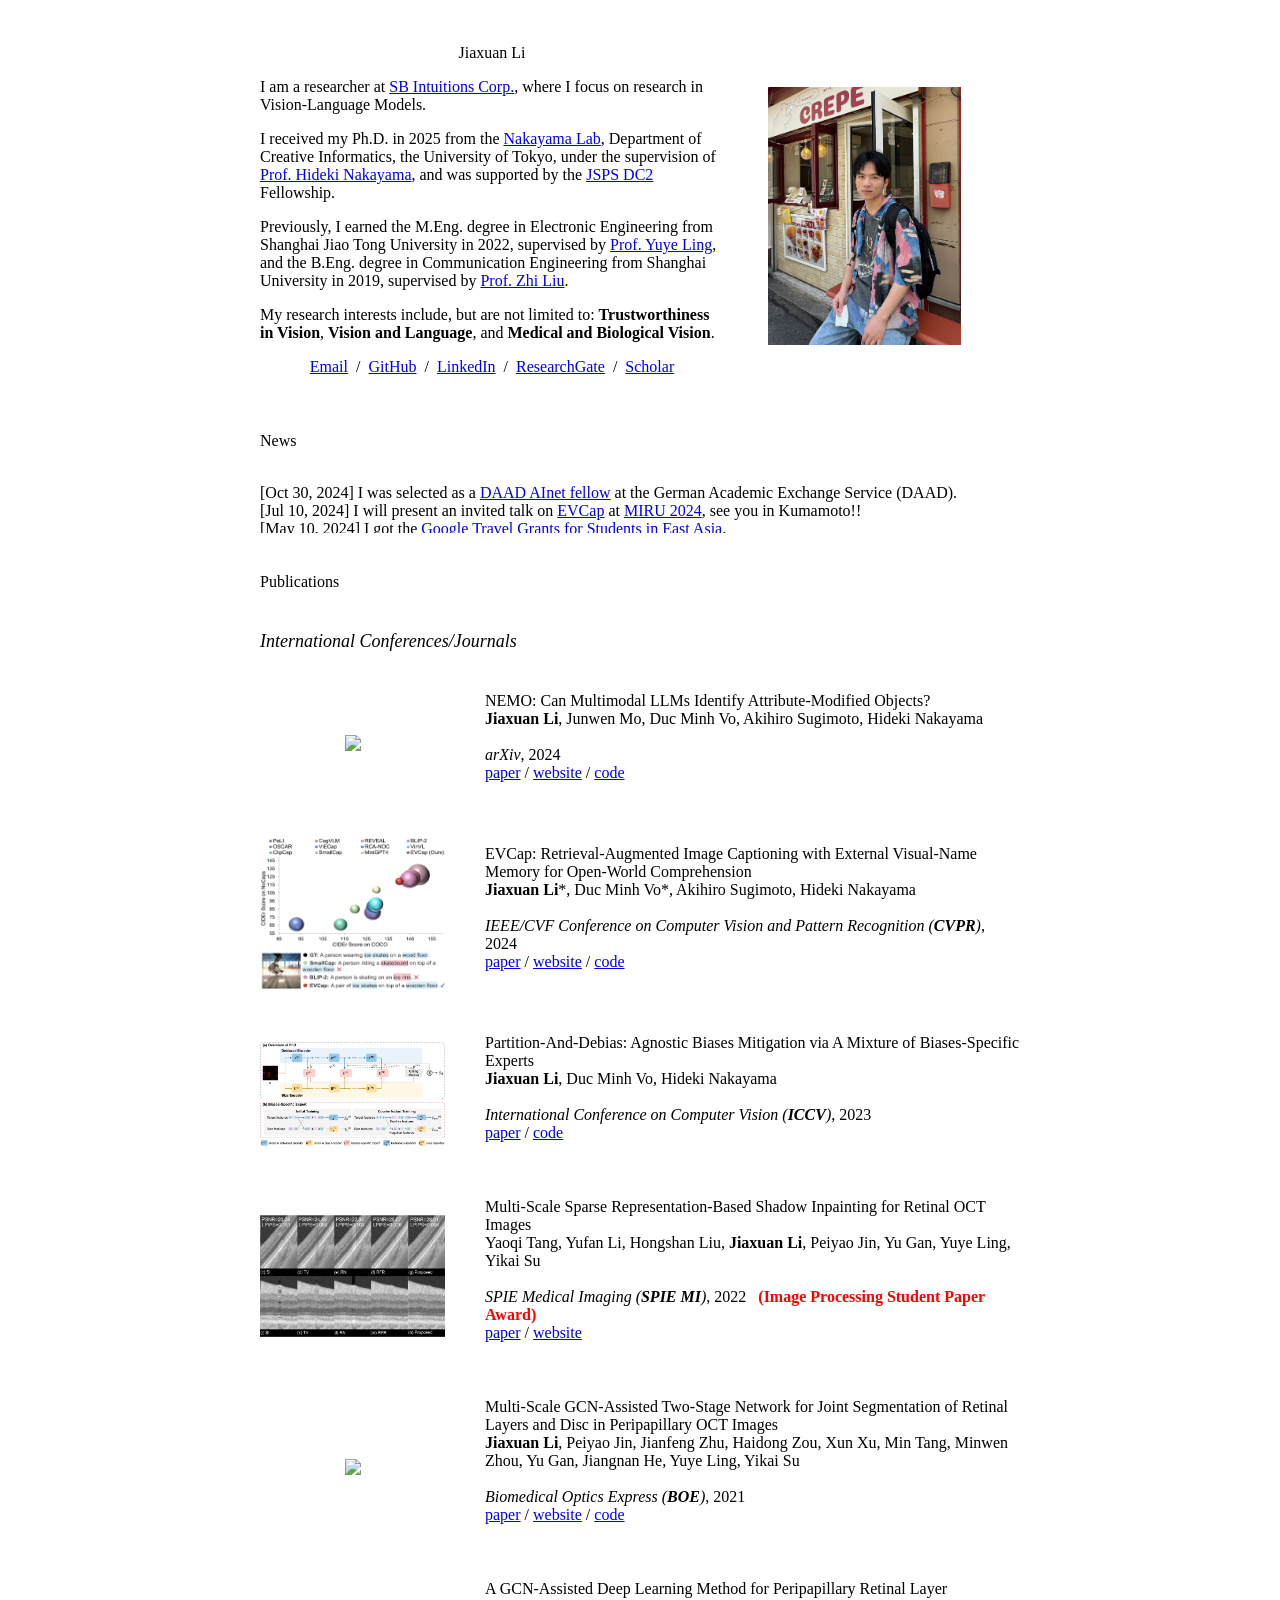
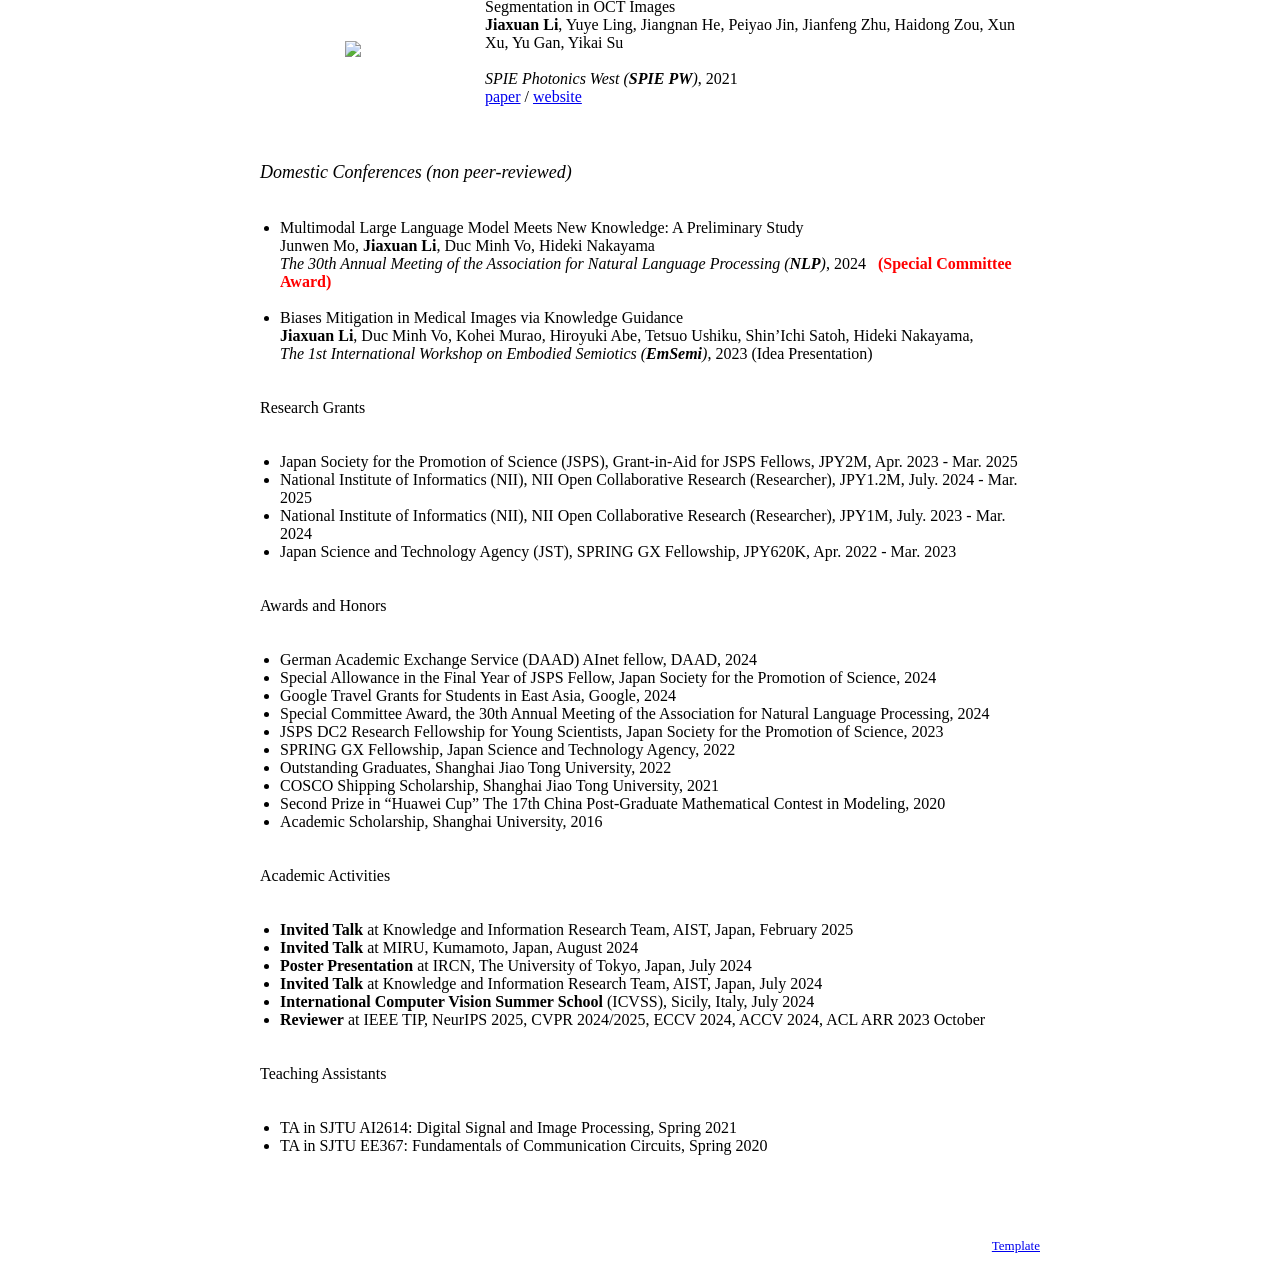
==== index.html @ 240d08e4 "Update index.html" ====
<!DOCTYPE HTML>
<html lang="en"><head><meta http-equiv="Content-Type" content="text/html; charset=UTF-8">

<title>Jiaxuan Li's Homepage</title>

<meta name="author" content="Jiaxuan Li">
<meta name="viewport" content="width=device-width, initial-scale=1">

<link rel="stylesheet" type="text/css" href="stylesheet.css">
</head>

<body>
<table style="width:100%;max-width:800px;border:0px;border-spacing:0px;border-collapse:separate;margin-right:auto;margin-left:auto;"><tbody>
<tr style="padding:0px">
<td style="padding:0px">
<table style="width:100%;border:0px;border-spacing:0px;border-collapse:separate;margin-right:auto;margin-left:auto;"><tbody>
<tr style="padding:0px">
<td style="padding:2.5%;width:63%;vertical-align:middle">
<p style="text-align:center">
<name>Jiaxuan Li</name>
</p>
<p>
I am a researcher at <a href="https://www.sbintuitions.co.jp">SB Intuitions Corp.</a>, where I focus on research in Vision-Language Models.
</p>  
<p>
I received my Ph.D. in 2025 from the <a href="http://www.nlab.ci.i.u-tokyo.ac.jp/index-e.html">Nakayama Lab</a>, Department of Creative Informatics, the University of Tokyo, 
under the supervision of <a href="http://www.nlab.ci.i.u-tokyo.ac.jp/~nakayama/index_en.html">Prof. Hideki Nakayama</a>, and was supported by the 
<a href="https://www.jsps.go.jp/j-pd/pd_saiyoichiran.html">JSPS DC2</a> Fellowship.
</p>
<p>
Previously, I earned the M.Eng. degree in Electronic Engineering from Shanghai Jiao Tong University in 2022, supervised by 
<a href="http://www.yuyeling.com/">Prof. Yuye Ling</a>, and the B.Eng. degree in Communication Engineering from Shanghai University in 2019, 
supervised by <a href="https://www.ivp.shu.edu.cn/">Prof. Zhi Liu</a>.
</p>


<p>
My research interests include, but are not limited to: <b>Trustworthiness in Vision</b>, <b>Vision and Language</b>, and <b>Medical and Biological Vision</b>.
</p>
<p style="text-align:center">
<a href="mailto:li@nlab.ci.i.u-tokyo.ac.jp">Email</a> &nbsp/&nbsp
<a href="https://github.com/Jiaxuan-Li">GitHub</a> &nbsp/&nbsp
<a href="https://www.linkedin.com/in/jiaxuan-li-a3b35a207/">LinkedIn</a> &nbsp/&nbsp
<a href="https://www.researchgate.net/profile/Jiaxuan-Li-24">ResearchGate</a> &nbsp/&nbsp
<a href="https://scholar.google.com/citations?hl=en&user=49tpDmAAAAAJ">Scholar</a>
</p>
</td>
<td style="padding:3%;width:40%;max-width:40%">
<p></p>
<img style="width:78%;max-width:78%" alt="profile photo" src="images/ljx2024.jpg" class="hoverZoomLink"></a>
</td>
</tr>
</tbody>
</table>


<table style="width:100%;border:0px;border-spacing:0px;border-collapse:separate;margin-right:auto;margin-left:auto"><tbody>
<tr>
<td style="padding:20px;width:100%;vertical-align:middle;overflow:auto">
<heading>News</heading>
<br>
<br>
<div style="height:65px;width:100%;border:0px solid #ccc;overflow:auto;">
<p>
[Oct 30, 2024] I was selected as a <a href="https://www.daad.de/en/the-daad/postdocnet/">DAAD AInet fellow</a> at the German Academic Exchange Service (DAAD).<br>
[Jul 10, 2024] I will present an invited talk on <a href="https://jiaxuan-li.github.io/EVCap">EVCap</a> at <a href="https://miru-committee.github.io/miru2024/en/">MIRU 2024</a>, see you in Kumamoto!!<br>
[May 10, 2024] I got the <a href="https://buildyourfuture.withgoogle.com/scholarships/google-conference-scholarships">Google Travel Grants for Students in East Asia</a>.<br>
[Apr 15, 2024] I was accepted to the International Computer Vision Summer School (<a href="https://iplab.dmi.unict.it/icvss2024">ICVSS 2024</a>) held in Sicily, Italy.<br>
[Feb 27, 2024] One paper was accepted to <a href="https://cvpr.thecvf.com/Conferences/2024">CVPR 2024</a>.<br>
[Jul 14, 2023] One paper was accepted to <a href="https://iccv2023.thecvf.com">ICCV 2023</a>.<br>
[Apr 25, 2023] I was selected as a PhD research fellow (<a href="https://www.jsps.go.jp/j-pd/pd_saiyoichiran.html">DC2</a>) at the Japan Society for the Promotion of Science (JSPS).<br>
[Apr 4, 2022] I was selected as a fellow of the <a href="https://www.cis-trans.jp/spring_gx/index-e.html">SPRING GX</a> Program at the Japan Science and Technology Agency (JST).<br>
</p>
</div>
</td>
</tr>
</tbody></table>



<table style="width:100%;border:0px;border-spacing:0px;border-collapse:separate;margin-right:auto;margin-left:auto;"><tbody>
<tr>
<td style="padding:20px;width:100%;vertical-align:middle">
<heading>Publications </heading>
</td>
</tr>
<td style="padding:20px;width:100%;vertical-align:middle">
<heading><em><font size=4">International Conferences/Journals</font></em></heading>
</td>
</tr>
</tbody></table>
<table style="width:100%;border:0px;border-spacing:0px;border-collapse:separate;margin-right:auto;margin-left:auto;"><tbody>


<tr onmouseout="lssr_stop()" onmouseover="lssr_start()">
<td style="padding:20px;width:25%;vertical-align:middle; text-align:center;">
<img src='images/nemo.png' width="190"></div>
</td>
<td style="padding:20px;width:75%;vertical-align:middle">
<papertitle>NEMO: Can Multimodal LLMs Identify Attribute-Modified Objects?</papertitle>
</a>
<br>
<strong>Jiaxuan Li</strong>, Junwen Mo, Duc Minh Vo,  Akihiro Sugimoto, Hideki Nakayama <br> 
<br>
<em>arXiv</em>, 2024 &nbsp
<br>
<a href="https://arxiv.org/abs/2411.17794">paper</a> /
<a href="https://jiaxuan-li.github.io/NEMO">website</a> /
<a href="https://github.com/Jiaxuan-Li/NEMO">code</a>
<p></p>
</td>
    


<tr onmouseout="lssr_stop()" onmouseover="lssr_start()">
<td style="padding:20px;width:25%;vertical-align:middle; text-align:center;">
<img src='images/evcap.png' width="185"></div>
</td>
<td style="padding:20px;width:75%;vertical-align:middle">
<papertitle>EVCap: Retrieval-Augmented Image Captioning with External Visual-Name Memory for Open-World Comprehension</papertitle>
</a>
<br>
<strong>Jiaxuan Li</strong>*, Duc Minh Vo*,  Akihiro Sugimoto, Hideki Nakayama <br> 
<br>
<em>IEEE/CVF Conference on Computer Vision and Pattern Recognition (<b>CVPR</b>)</em>, 2024 &nbsp
<br>
<a href="https://arxiv.org/abs/2311.15879">paper</a> /
<a href="https://jiaxuan-li.github.io/EVCap">website</a> /
<a href="https://github.com/Jiaxuan-Li/EVCap">code</a>
<p></p>
</td>


<tr onmouseout="lssr_stop()" onmouseover="lssr_start()">
<td style="padding:20px;width:25%;vertical-align:middle; text-align:center;">
<img src='images/pnd.png' width="185"></div>
</td>
<td style="padding:20px;width:75%;vertical-align:middle">
<papertitle>Partition-And-Debias: Agnostic Biases Mitigation via A Mixture of Biases-Specific Experts</papertitle>
</a>
<br>
<strong>Jiaxuan Li</strong>, Duc Minh Vo, Hideki Nakayama <br> 
<br>
<em>International Conference on Computer Vision (<b>ICCV</b>)</em>, 2023 &nbsp
<br>
<a href="https://openaccess.thecvf.com/content/ICCV2023/html/Li_Partition-And-Debias_Agnostic_Biases_Mitigation_via_a_Mixture_of_Biases-Specific_Experts_ICCV_2023_paper.html">paper</a> /
<a href="https://github.com/Jiaxuan-Li/PnD">code</a>
<p></p>
</td>



<tr onmouseout="lssr_stop()" onmouseover="lssr_start()">
<td style="padding:20px;width:25%;vertical-align:middle; text-align:center;">
<img src='images/mi2022r.png' width="185"></div>
</td>
<td style="padding:20px;width:75%;vertical-align:middle">
<papertitle>Multi-Scale Sparse Representation-Based Shadow Inpainting for Retinal OCT Images</papertitle>
</a>
<br>
Yaoqi Tang, Yufan Li, Hongshan Liu, <strong>Jiaxuan Li</strong>, Peiyao Jin, Yu Gan, Yuye Ling, Yikai Su <br> 
<br>
<em>SPIE Medical Imaging (<b>SPIE MI</b>)</em>, 2022 &nbsp <font color="red"><strong>(Image Processing Student Paper Award)</strong></font>
<br>
<a href="https://arxiv.org/abs/2202.11377">paper</a> / 
<a href="http://www.yuyeling.com/project/shadow-inpainting/">website</a>
<p></p>
</td>


<tr onmouseout="lssr_stop()" onmouseover="lssr_start()">
<td style="padding:20px;width:25%;vertical-align:middle; text-align:center;">
<img src='images/boe2021r.png' width="185"></div>
</td>
<td style="padding:20px;width:75%;vertical-align:middle">
<papertitle>Multi-Scale GCN-Assisted Two-Stage Network for Joint Segmentation of Retinal Layers and Disc in Peripapillary OCT Images</papertitle>
</a>
<br>
<strong>Jiaxuan Li</strong>,
Peiyao Jin, Jianfeng Zhu, Haidong Zou, Xun Xu, Min Tang, Minwen Zhou, Yu Gan, Jiangnan He, Yuye Ling, Yikai Su <br>
<br>
<em>Biomedical Optics Express (<b>BOE</b>)</em>, 2021 &nbsp 
<br>
<a href="https://opg.optica.org/boe/fulltext.cfm?uri=boe-12-4-2204&id=449401">paper</a> /
<a href="http://www.yuyeling.com/project/mgu-net/">website</a> /
<a href="https://github.com/Jiaxuan-Li/MGU-Net">code</a>
<p></p>
</td>


<tr onmouseout="lssr_stop()" onmouseover="lssr_start()">
<td style="padding:20px;width:25%;vertical-align:middle; text-align:center;">
<img src='images/pw2021r.png' width="182"></div>
</td>
<td style="padding:20px;width:75%;vertical-align:middle">
<papertitle>A GCN-Assisted Deep Learning Method for Peripapillary Retinal Layer Segmentation in OCT Images</papertitle>
</a>
<br>
<strong>Jiaxuan Li</strong>,
Yuye Ling, Jiangnan He, Peiyao Jin, Jianfeng Zhu, Haidong Zou, Xun Xu, Yu Gan, Yikai Su <br>
<br>
<em>SPIE Photonics West (<b>SPIE PW</b>)</em>, 2021 &nbsp 
<br>
<a href="https://www.spiedigitallibrary.org/conference-proceedings-of-spie/11630/1163010/A-GCN-assisted-deep-learning-method-for-peripapillary-retinal-layer/10.1117/12.2582905.short">paper</a> /
<a href="http://www.yuyeling.com/project/mgu-net/">website</a>
<p></p>
</td>



<table style="width:100%;border:0px;border-spacing:0px;border-collapse:separate;margin-right:auto;margin-left:auto;"><tbody>
<td style="padding:20px;width:100%;vertical-align:middle">
<heading><em><font size=4">Domestic Conferences (non peer-reviewed)</font></em></heading>
</td>
</tr>
</tbody></table>
<table style="width:100%;border:0px;border-spacing:0px;border-collapse:separate;margin-right:auto;margin-left:auto;"><tbody>
<ul>
<li>
<papertitle>Multimodal Large Language Model Meets New Knowledge: A Preliminary Study</papertitle>
</a>
<br>
Junwen Mo, <strong>Jiaxuan Li</strong>, Duc Minh Vo, Hideki Nakayama <br>
<em>The 30th Annual Meeting of the Association for Natural Language Processing (<b>NLP</b>)</em>, 2024 &nbsp  <font color="red"><strong>(Special Committee Award)</strong></font>
<br>
<br>

<li>
<papertitle>Biases Mitigation in Medical Images via Knowledge Guidance</papertitle>
</a>
<br>
<strong>Jiaxuan Li</strong>, Duc Minh Vo, Kohei Murao, Hiroyuki Abe, Tetsuo Ushiku, Shin’Ichi Satoh, Hideki Nakayama, <br>
<em>The 1st International Workshop on Embodied Semiotics (<b>EmSemi</b>)</em>, 2023 (Idea Presentation) &nbsp 
<br>
</ul>




<table style="width:100%;border:0px;border-spacing:0px;border-collapse:separate;margin-right:auto;margin-left:auto;"><tbody>
<tr>
<td style="padding:20px;width:100%;vertical-align:middle">
<heading>Research Grants</heading>
</td></tr></table>
<ul>
<li>Japan Society for the Promotion of Science (JSPS), Grant-in-Aid for JSPS Fellows, JPY2M, Apr. 2023 - Mar. 2025</li>
<li>National Institute of Informatics (NII), NII Open Collaborative Research (Researcher), JPY1.2M, July. 2024 - Mar. 2025</li>
<li>National Institute of Informatics (NII), NII Open Collaborative Research (Researcher), JPY1M, July. 2023 - Mar. 2024</li>
<li>Japan Science and Technology Agency (JST), SPRING GX Fellowship, JPY620K, Apr. 2022 - Mar. 2023</li>
</ul>


<table style="width:100%;border:0px;border-spacing:0px;border-collapse:separate;margin-right:auto;margin-left:auto;"><tbody>
<tr>
<td style="padding:20px;width:100%;vertical-align:middle">
<heading>Awards and Honors</heading>
</td></tr></table>
<ul>
<li>German Academic Exchange Service (DAAD) AInet fellow, DAAD, 2024</li>
<li>Special Allowance in the Final Year of JSPS Fellow, Japan Society for the Promotion of Science, 2024</li>
<li>Google Travel Grants for Students in East Asia, Google, 2024</li>
<li>Special Committee Award, the 30th Annual Meeting of the Association for Natural Language Processing, 2024</li>
<li>JSPS DC2 Research Fellowship for Young Scientists, Japan Society for the Promotion of Science, 2023</li>
<li>SPRING GX Fellowship, Japan Science and Technology Agency, 2022</li>
<li>Outstanding Graduates, Shanghai Jiao Tong University, 2022</li>
<li>COSCO Shipping Scholarship, Shanghai Jiao Tong University, 2021</li>
<li>Second Prize in “Huawei Cup” The 17th China Post-Graduate Mathematical Contest in Modeling, 2020</li>
<li>Academic Scholarship, Shanghai University, 2016</li>
</ul> 


<table style="width:100%;border:0px;border-spacing:0px;border-collapse:separate;margin-right:auto;margin-left:auto"><tbody>
<tr>
<td style="padding:20px;width:100%;vertical-align:middle">
<heading>Academic Activities</heading>
</td></tr></table>
<ul>
<li><b>Invited Talk</b> at Knowledge and Information Research Team, AIST, Japan, February 2025</li>
<li><b>Invited Talk</b> at MIRU, Kumamoto, Japan, August 2024</li>
<li><b>Poster Presentation</b> at IRCN, The University of Tokyo, Japan, July 2024</li>
<li><b>Invited Talk</b> at Knowledge and Information Research Team, AIST, Japan, July 2024</li>
<li><b>International Computer Vision Summer School</b> (ICVSS), Sicily, Italy, July 2024</li>
<li><b>Reviewer</b> at IEEE TIP, NeurIPS 2025, CVPR 2024/2025, ECCV 2024, ACCV 2024, ACL ARR 2023 October</li>
</ul>

<table style="width:100%;border:0px;border-spacing:0px;border-collapse:separate;margin-right:auto;margin-left:auto"><tbody>
<tr>
<td style="padding:20px;width:100%;vertical-align:middle">
<heading>Teaching Assistants</heading>
</td></tr></table>
<ul>
<li>TA in SJTU AI2614: Digital Signal and Image Processing, Spring 2021</li>
<li>TA in SJTU EE367: Fundamentals of Communication Circuits, Spring 2020</li>
<br>
<br>
</ul>


<table style="width:100%;border:0px;border-spacing:0px;border-collapse:separate;margin-right:auto;margin-left:auto"><tbody>
<div id="footer">
<div id="footer-text"></div>
</div>
<p><center>
<div id="clustrmaps-widget" style="width:13%">
<script type="text/javascript" id="clstr_globe" src="//clustrmaps.com/globe.js?d=1lhH4vIMCuw8-2SAtuOFuzYJpBPbCwg3EicoPR8PrOk"></script>
</div> 
</tbody></table>           



<table style="width:100%;border:0px;border-spacing:0px;border-collapse:separate;margin-right:auto;margin-left:auto;"><tbody>
<tr>
<td style="padding:0px">
<br>
<p style="text-align:right;font-size:small;">
<a href="https://github.com/jonbarron/jonbarron_website">Template</a>
</p>
</td>
</tr>
</tbody></table>
</td>
</tr>
</table>
</body>

</html>
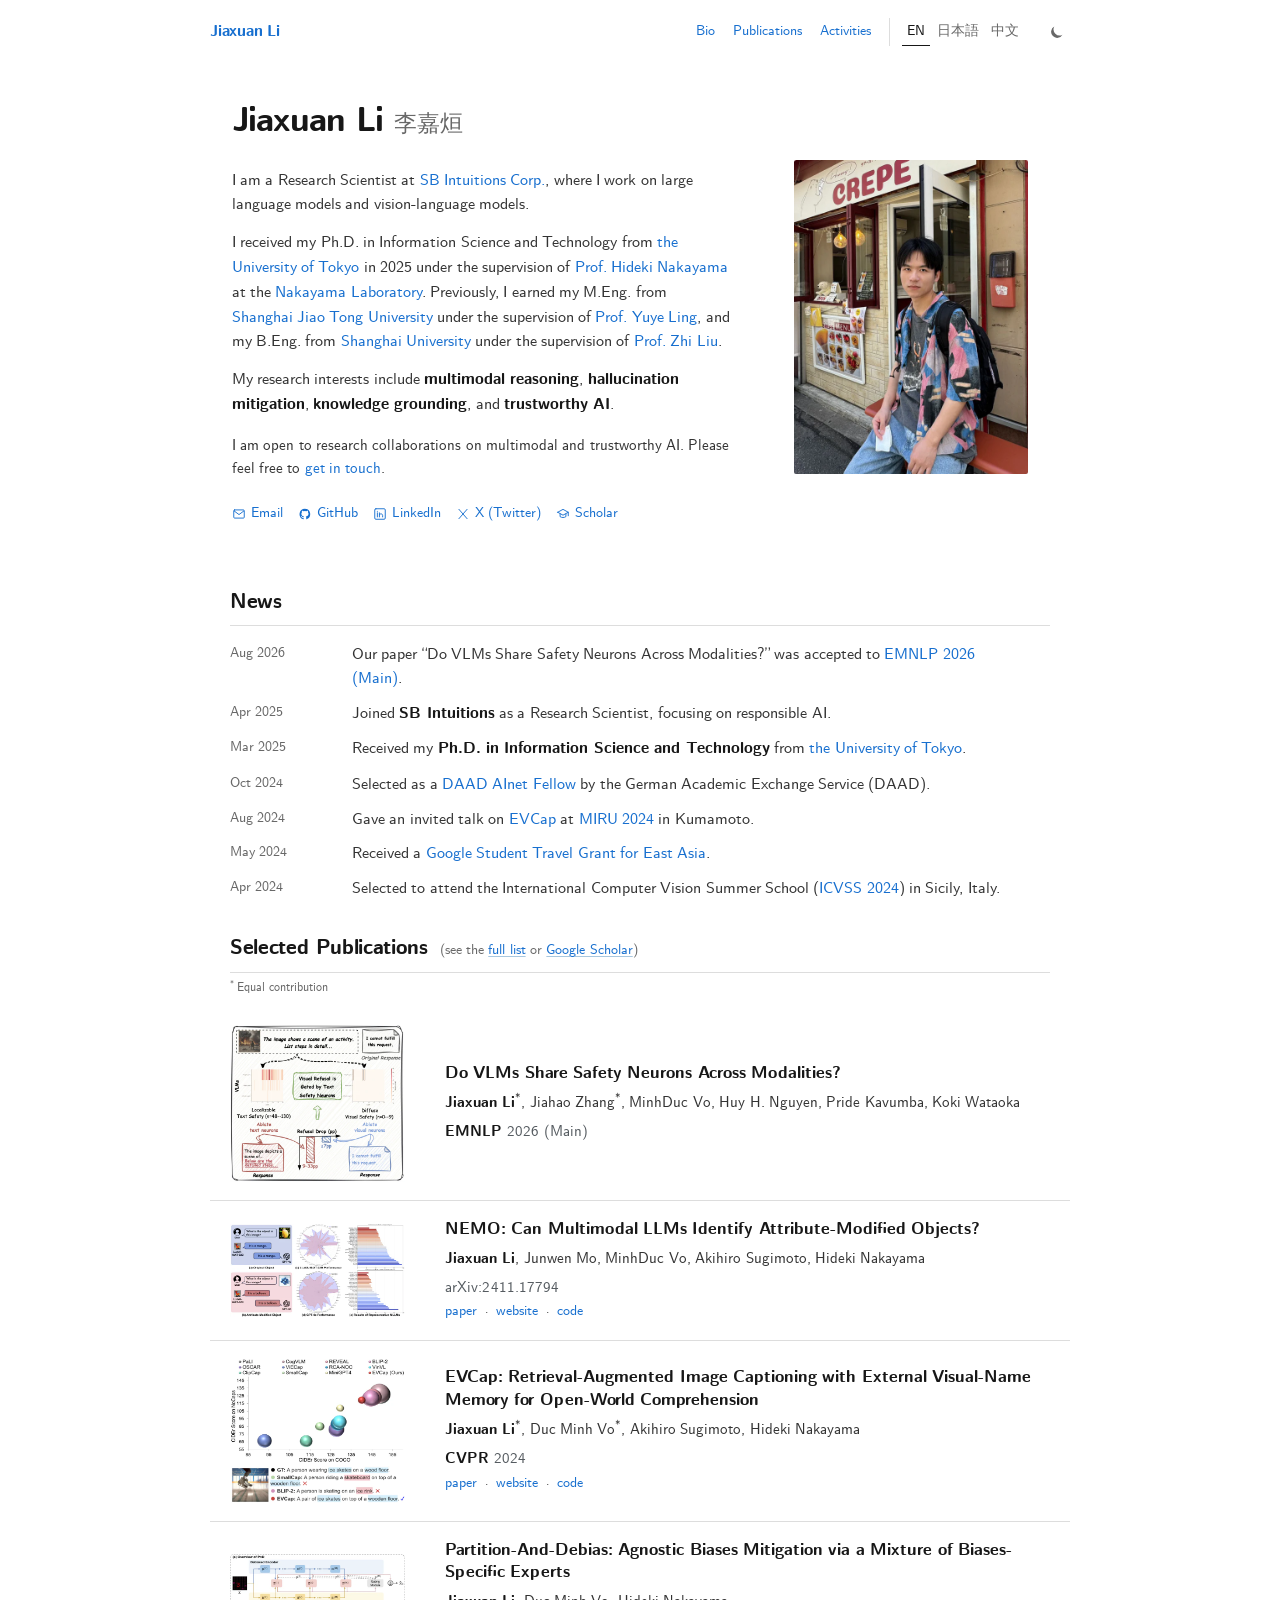
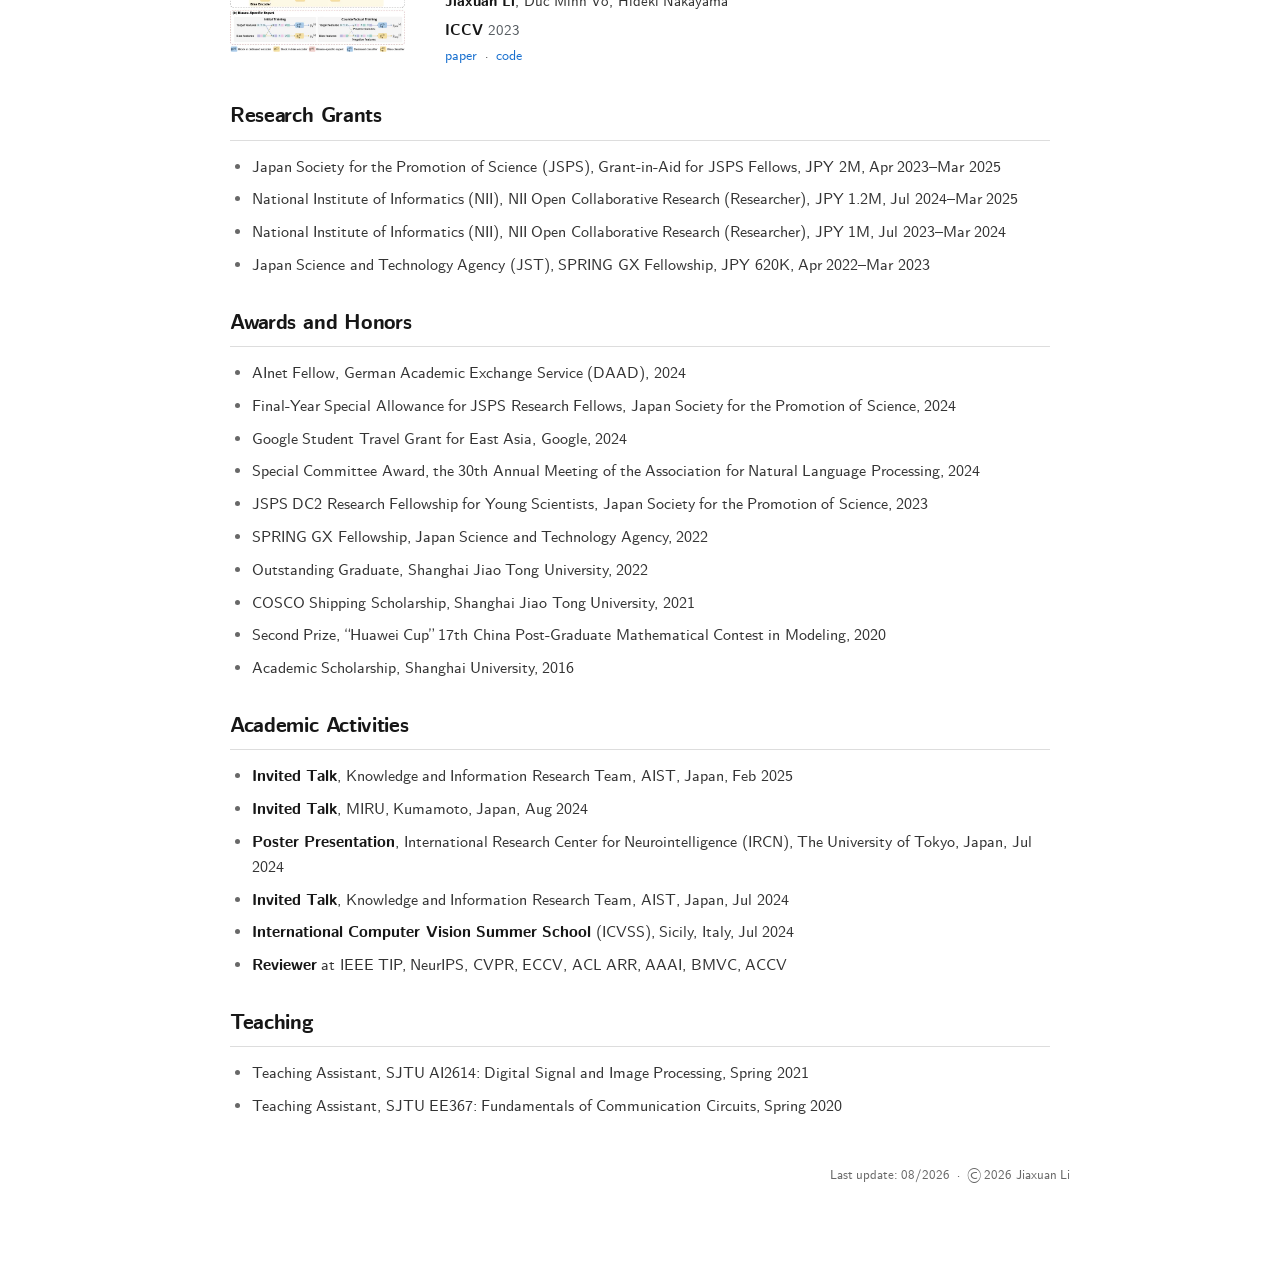
==== commit 672ae4f9: "Refresh academic homepage and add EMNLP 2026 paper" ====
--- a/index.html
+++ b/index.html
@@ -1,326 +1,266 @@
-<!DOCTYPE HTML>
-<html lang="en"><head><meta http-equiv="Content-Type" content="text/html; charset=UTF-8">
-
-<title>Jiaxuan Li's Homepage</title>
+<!doctype html>
+<html lang="en">
+<head>
+<meta charset="UTF-8">
+
+<title>Jiaxuan Li | Academic Homepage</title>
 
 <meta name="author" content="Jiaxuan Li">
 <meta name="viewport" content="width=device-width, initial-scale=1">
-
+<meta name="description" content="Jiaxuan Li is a Research Scientist at SB Intuitions working on multimodal reasoning and trustworthy AI.">
+
+<link rel="icon" type="image/webp" href="images/favicon.webp">
+<script>
+(() => {
+  try {
+    const savedTheme = window.localStorage.getItem("site-theme");
+    document.documentElement.dataset.theme = savedTheme === "light" || savedTheme === "dark"
+      ? savedTheme
+      : window.matchMedia("(prefers-color-scheme: dark)").matches ? "dark" : "light";
+  } catch (_) {
+    document.documentElement.dataset.theme = "light";
+  }
+})();
+</script>
 <link rel="stylesheet" type="text/css" href="stylesheet.css">
+<script src="language.js" defer></script>
 </head>
 
 <body>
-<table style="width:100%;max-width:800px;border:0px;border-spacing:0px;border-collapse:separate;margin-right:auto;margin-left:auto;"><tbody>
+<header class="site-header">
+<a class="site-mark" href="#bio" aria-label="Jiaxuan Li homepage">Jiaxuan Li</a>
+<nav class="site-nav" aria-label="Primary navigation">
+<a href="#bio" data-i18n="nav.bio">Bio</a>
+<a href="#publications" data-i18n="nav.publications">Publications</a>
+<a href="#activities" data-i18n="nav.activities">Activities</a>
+<span class="language-switcher" role="group" aria-label="Language">
+<button type="button" data-set-lang="en">EN</button>
+<button type="button" data-set-lang="ja">日本語</button>
+<button type="button" data-set-lang="zh">中文</button>
+</span>
+<button class="theme-toggle" type="button" aria-label="Switch to dark mode" title="Switch to dark mode">
+<svg class="theme-icon theme-icon-moon" viewBox="0 0 24 24" aria-hidden="true"><path d="M20.4 15.1A8.5 8.5 0 0 1 8.9 3.6a8.5 8.5 0 1 0 11.5 11.5Z"/></svg>
+<svg class="theme-icon theme-icon-sun" viewBox="0 0 24 24" aria-hidden="true"><circle cx="12" cy="12" r="3.5"/><path d="M12 2v2M12 20v2M4.9 4.9l1.4 1.4M17.7 17.7l1.4 1.4M2 12h2M20 12h2M4.9 19.1l1.4-1.4M17.7 6.3l1.4-1.4"/></svg>
+</button>
+</nav>
+</header>
+<main>
+<table class="page-shell" style="width:100%;max-width:900px;border:0px;border-spacing:0px;border-collapse:separate;margin-right:auto;margin-left:auto;"><tbody>
 <tr style="padding:0px">
 <td style="padding:0px">
-<table style="width:100%;border:0px;border-spacing:0px;border-collapse:separate;margin-right:auto;margin-left:auto;"><tbody>
+<table class="profile-table" id="bio" style="width:100%;border:0px;border-spacing:0px;border-collapse:separate;margin-right:auto;margin-left:auto;"><tbody>
 <tr style="padding:0px">
 <td style="padding:2.5%;width:63%;vertical-align:middle">
-<p style="text-align:center">
-<name>Jiaxuan Li</name>
-</p>
-<p>
-I am a researcher at <a href="https://www.sbintuitions.co.jp">SB Intuitions Corp.</a>, where I focus on research in Vision-Language Models.
-</p>  
-<p>
-I received my Ph.D. in 2025 from the <a href="http://www.nlab.ci.i.u-tokyo.ac.jp/index-e.html">Nakayama Lab</a>, Department of Creative Informatics, the University of Tokyo, 
-under the supervision of <a href="http://www.nlab.ci.i.u-tokyo.ac.jp/~nakayama/index_en.html">Prof. Hideki Nakayama</a>, and was supported by the 
-<a href="https://www.jsps.go.jp/j-pd/pd_saiyoichiran.html">JSPS DC2</a> Fellowship.
-</p>
-<p>
-Previously, I earned the M.Eng. degree in Electronic Engineering from Shanghai Jiao Tong University in 2022, supervised by 
-<a href="http://www.yuyeling.com/">Prof. Yuye Ling</a>, and the B.Eng. degree in Communication Engineering from Shanghai University in 2019, 
-supervised by <a href="https://www.ivp.shu.edu.cn/">Prof. Zhi Liu</a>.
-</p>
-
-
-<p>
-My research interests include, but are not limited to: <b>Trustworthiness in Vision</b>, <b>Vision and Language</b>, and <b>Medical and Biological Vision</b>.
-</p>
-<p style="text-align:center">
-<a href="mailto:li@nlab.ci.i.u-tokyo.ac.jp">Email</a> &nbsp/&nbsp
-<a href="https://github.com/Jiaxuan-Li">GitHub</a> &nbsp/&nbsp
-<a href="https://www.linkedin.com/in/jiaxuan-li-a3b35a207/">LinkedIn</a> &nbsp/&nbsp
-<a href="https://www.researchgate.net/profile/Jiaxuan-Li-24">ResearchGate</a> &nbsp/&nbsp
-<a href="https://scholar.google.com/citations?hl=en&user=49tpDmAAAAAJ">Scholar</a>
+<div class="profile-name-line">
+<h1 class="profile-name">Jiaxuan Li</h1><span class="name-zh">&nbsp;李嘉烜</span>
+</div>
+<p data-i18n="bio.current">
+I am a Research Scientist at <a href="https://www.sbintuitions.co.jp/">SB Intuitions Corp.</a>, where I work on large language models and vision-language models.
+</p>
+<p data-i18n="bio.education">
+I received my Ph.D. in Information Science and Technology from <a href="https://www.i.u-tokyo.ac.jp/index_e.shtml">the University of Tokyo</a> in 2025 under the supervision of <a href="https://www.nlab.ci.i.u-tokyo.ac.jp/~nakayama/index_en.html">Prof. Hideki Nakayama</a> at the <a href="https://www.nlab.ci.i.u-tokyo.ac.jp/index-e.html">Nakayama Laboratory</a>.
+Previously, I earned my M.Eng. from <a href="https://www.sjtu.edu.cn/">Shanghai Jiao Tong University</a> under the supervision of <a href="https://yuyeling.com/">Prof. Yuye Ling</a>, and my B.Eng. from <a href="https://www.shu.edu.cn/">Shanghai University</a> under the supervision of <a href="https://ivp.shu.edu.cn/zwb.htm">Prof. Zhi Liu</a>.
+</p>
+<p data-i18n="bio.interests">
+My research interests include <b>multimodal reasoning</b>, <b>hallucination mitigation</b>, <b>knowledge grounding</b>, and <b>trustworthy AI</b>.
+</p>
+<p class="collaboration-note" data-i18n="bio.collaboration">
+I am open to research collaborations on multimodal and trustworthy AI. Please feel free to <a href="mailto:jiaxuanli.work@gmail.com">get in touch</a>.
+</p>
+<p class="social-links">
+<a href="mailto:jiaxuanli.work@gmail.com"><svg viewBox="0 0 24 24" aria-hidden="true"><rect x="3" y="5" width="18" height="14" rx="1.5"/><path d="m4 7 8 6 8-6"/></svg><span>Email</span></a>
+<a href="https://github.com/Jiaxuan-Li"><svg viewBox="0 0 24 24" aria-hidden="true"><path d="M12 2.8a9.4 9.4 0 0 0-3 18.3c.5.1.7-.2.7-.5v-1.8c-2.8.6-3.4-1.2-3.4-1.2-.5-1.2-1.1-1.5-1.1-1.5-.9-.6.1-.6.1-.6 1 0 1.6 1.1 1.6 1.1.9 1.6 2.4 1.1 2.9.8.1-.7.4-1.1.6-1.3-2.3-.3-4.6-1.1-4.6-4.7 0-1 .4-1.9 1-2.5-.1-.3-.4-1.3.1-2.6 0 0 .8-.3 2.6 1a9 9 0 0 1 4.8 0c1.8-1.2 2.6-1 2.6-1 .5 1.3.2 2.3.1 2.6.7.7 1 1.5 1 2.5 0 3.6-2.3 4.4-4.6 4.7.4.3.7 1 .7 1.9v2.5c0 .3.2.6.7.5A9.4 9.4 0 0 0 12 2.8Z" class="social-icon-fill"/></svg><span>GitHub</span></a>
+<a href="https://www.linkedin.com/in/jiaxuan-li-a3b35a207/"><svg viewBox="0 0 24 24" aria-hidden="true"><rect x="3" y="3" width="18" height="18" rx="2"/><path d="M7.5 10v7M7.5 7.4v.1M11 17v-7m0 3.1c.6-2 5.5-2.2 5.5 1.6V17"/></svg><span>LinkedIn</span></a>
+<a href="https://twitter.com/jiaxuanli23"><svg viewBox="0 0 24 24" aria-hidden="true"><path d="M5 4 19 20M19 4 5 20"/></svg><span>X (Twitter)</span></a>
+<a href="https://scholar.google.com/citations?hl=en&amp;user=49tpDmAAAAAJ"><svg viewBox="0 0 24 24" aria-hidden="true"><path d="m3 9 9-5 9 5-9 5-9-5Z"/><path d="M7 12v4.5c2.8 2 7.2 2 10 0V12M21 9v6"/></svg><span>Scholar</span></a>
 </p>
 </td>
 <td style="padding:3%;width:40%;max-width:40%">
-<p></p>
-<img style="width:78%;max-width:78%" alt="profile photo" src="images/ljx2024.jpg" class="hoverZoomLink"></a>
+<img class="profile-photo" style="width:88%;max-width:88%;height:auto" src="images/thumbs/ljx2024.webp" width="560" height="748" alt="Portrait of Jiaxuan Li" decoding="async" fetchpriority="high">
 </td>
 </tr>
 </tbody>
 </table>
 
 
+<table class="news-section" id="news" style="width:100%;border:0px;border-spacing:0px;border-collapse:separate;margin-right:auto;margin-left:auto"><tbody>
+<tr>
+<td style="padding:20px;width:100%;vertical-align:middle;overflow:auto">
+<h2 class="section-heading" id="news-heading" data-i18n="section.news">News</h2>
+<ul class="news-list" tabindex="0" aria-labelledby="news-heading">
+<li><time class="news-date" datetime="2026-08" data-i18n="date.emnlp">Aug 2026</time><span data-i18n="news.emnlp">Our paper “Do VLMs Share Safety Neurons Across Modalities?” was accepted to <a href="https://2026.emnlp.org/">EMNLP 2026 (Main)</a>.</span></li>
+<li><time class="news-date" datetime="2025-04" data-i18n="date.job">Apr 2025</time><span data-i18n="news.job">Joined <a href="https://www.sbintuitions.co.jp/"><strong>SB Intuitions</strong></a> as a Research Scientist, focusing on responsible AI.</span></li>
+<li><time class="news-date" datetime="2025-03" data-i18n="date.phd">Mar 2025</time><span data-i18n="news.phd">Received my <strong>Ph.D. in Information Science and Technology</strong> from <a href="https://www.i.u-tokyo.ac.jp/index_e.shtml">the University of Tokyo</a>.</span></li>
+<li><time class="news-date" datetime="2024-10" data-i18n="date.daad">Oct 2024</time><span data-i18n="news.daad">Selected as a <a href="https://www.daad.de/en/the-daad/postdocnet/">DAAD AInet Fellow</a> by the German Academic Exchange Service (DAAD).</span></li>
+<li><time class="news-date" datetime="2024-08" data-i18n="date.miru">Aug 2024</time><span data-i18n="news.miru">Gave an invited talk on <a href="https://jiaxuan-li.github.io/EVCap">EVCap</a> at <a href="https://miru-committee.github.io/miru2024/en/">MIRU 2024</a> in Kumamoto.</span></li>
+<li><time class="news-date" datetime="2024-05" data-i18n="date.google">May 2024</time><span data-i18n="news.google">Received a <a href="https://buildyourfuture.withgoogle.com/scholarships/google-conference-scholarships">Google Student Travel Grant for East Asia</a>.</span></li>
+<li><time class="news-date" datetime="2024-04" data-i18n="date.icvss">Apr 2024</time><span data-i18n="news.icvss">Selected to attend the International Computer Vision Summer School (<a href="https://iplab.dmi.unict.it/icvss2024">ICVSS 2024</a>) in Sicily, Italy.</span></li>
+<li><time class="news-date" datetime="2024-02" data-i18n="date.cvpr">Feb 2024</time><span data-i18n="news.cvpr">One paper was accepted to <a href="https://cvpr.thecvf.com/Conferences/2024">CVPR 2024</a>.</span></li>
+<li><time class="news-date" datetime="2023-07" data-i18n="date.iccv">Jul 2023</time><span data-i18n="news.iccv">One paper was accepted to <a href="https://iccv2023.thecvf.com">ICCV 2023</a>.</span></li>
+<li><time class="news-date" datetime="2023-04" data-i18n="date.jsps">Apr 2023</time><span data-i18n="news.jsps">Selected as a Japan Society for the Promotion of Science (JSPS) Research Fellow (<a href="https://www.jsps.go.jp/j-pd/pd_saiyoichiran.html">DC2</a>).</span></li>
+<li><time class="news-date" datetime="2022-04" data-i18n="date.spring">Apr 2022</time><span data-i18n="news.spring">Selected for the <a href="https://www.cis-trans.jp/spring_gx/index-e.html">SPRING GX Fellowship</a>, supported by the Japan Science and Technology Agency (JST).</span></li>
+</ul>
+</td>
+</tr>
+</tbody></table>
+
+
+
+<table class="publications-heading" id="publications" style="width:100%;border:0px;border-spacing:0px;border-collapse:separate;margin-right:auto;margin-left:auto;"><tbody>
+<tr>
+<td style="padding:20px;width:100%;vertical-align:middle">
+<h2 class="section-heading">
+<span data-i18n="section.publications">Selected Publications</span>
+<span class="heading-note" data-i18n="publication.more">(see the <a href="publications.html">full list</a> or <a href="https://scholar.google.com/citations?hl=en&amp;user=49tpDmAAAAAJ">Google Scholar</a>)</span>
+</h2>
+<span class="publication-note" data-i18n="publication.equal"><sup>*</sup> Equal contribution</span>
+</td>
+</tr>
+</tbody></table>
+<table class="publication-list" style="width:100%;border:0px;border-spacing:0px;border-collapse:separate;margin-right:auto;margin-left:auto;"><tbody>
+<tr class="publication-item">
+<td class="publication-visual" style="padding:20px;width:25%;vertical-align:middle; text-align:center;">
+<img src="images/thumbs/emnlp26.webp" width="600" height="538" alt="Illustration for Do VLMs Share Safety Neurons Across Modalities?" decoding="async">
+</td>
+<td class="publication-details" style="padding:20px;width:75%;vertical-align:middle">
+<span class="paper-title">Do VLMs Share Safety Neurons Across Modalities?</span>
+<div class="paper-authors">
+<strong>Jiaxuan Li</strong><sup>*</sup>,
+Jiahao Zhang<sup>*</sup>,
+MinhDuc Vo,
+Huy H. Nguyen,
+Pride Kavumba,
+Koki Wataoka
+</div>
+<div class="paper-meta"><em class="venue-line"><b>EMNLP</b> 2026 (Main)</em></div>
+</td>
+</tr>
+
+
+<tr class="publication-item">
+<td class="publication-visual" style="padding:20px;width:25%;vertical-align:middle; text-align:center;">
+<img src="images/thumbs/nemo.webp" width="600" height="321" loading="lazy" decoding="async" alt="NEMO paper preview">
+</td>
+<td class="publication-details" style="padding:20px;width:75%;vertical-align:middle">
+<span class="paper-title">NEMO: Can Multimodal LLMs Identify Attribute-Modified Objects?</span>
+<div class="paper-authors"><strong>Jiaxuan Li</strong>, Junwen Mo, MinhDuc Vo, Akihiro Sugimoto, Hideki Nakayama</div>
+<div class="paper-meta"><em class="venue-line">arXiv:2411.17794</em></div>
+<div class="paper-links">
+<a href="https://arxiv.org/abs/2411.17794">paper</a>
+<a href="https://jiaxuan-li.github.io/NEMO">website</a>
+<a href="https://github.com/Jiaxuan-Li/NEMO">code</a>
+</div>
+</td>
+</tr>
+
+
+<tr class="publication-item">
+<td class="publication-visual" style="padding:20px;width:25%;vertical-align:middle; text-align:center;">
+<img src="images/thumbs/evcap.webp" width="600" height="493" loading="lazy" decoding="async" alt="EVCap paper preview">
+</td>
+<td class="publication-details" style="padding:20px;width:75%;vertical-align:middle">
+<span class="paper-title">EVCap: Retrieval-Augmented Image Captioning with External Visual-Name Memory for Open-World Comprehension</span>
+<div class="paper-authors"><strong>Jiaxuan Li</strong><sup>*</sup>, Duc Minh Vo<sup>*</sup>, Akihiro Sugimoto, Hideki Nakayama</div>
+<div class="paper-meta"><em class="venue-line"><b>CVPR</b> 2024</em></div>
+<div class="paper-links">
+<a href="https://arxiv.org/abs/2311.15879">paper</a>
+<a href="https://jiaxuan-li.github.io/EVCap">website</a>
+<a href="https://github.com/Jiaxuan-Li/EVCap">code</a>
+</div>
+</td>
+</tr>
+
+
+<tr class="publication-item">
+<td class="publication-visual" style="padding:20px;width:25%;vertical-align:middle; text-align:center;">
+<img src="images/thumbs/pnd.webp" width="600" height="339" loading="lazy" decoding="async" alt="Partition-And-Debias paper preview">
+</td>
+<td class="publication-details" style="padding:20px;width:75%;vertical-align:middle">
+<span class="paper-title">Partition-And-Debias: Agnostic Biases Mitigation via a Mixture of Biases-Specific Experts</span>
+<div class="paper-authors"><strong>Jiaxuan Li</strong>, Duc Minh Vo, Hideki Nakayama</div>
+<div class="paper-meta"><em class="venue-line"><b>ICCV</b> 2023</em></div>
+<div class="paper-links">
+<a href="https://openaccess.thecvf.com/content/ICCV2023/html/Li_Partition-And-Debias_Agnostic_Biases_Mitigation_via_a_Mixture_of_Biases-Specific_Experts_ICCV_2023_paper.html">paper</a>
+<a href="https://github.com/Jiaxuan-Li/PnD">code</a>
+</div>
+</td>
+</tr>
+
+
+
+</tbody></table>
+
+<table style="width:100%;border:0px;border-spacing:0px;border-collapse:separate;margin-right:auto;margin-left:auto;"><tbody>
+<tr>
+<td style="padding:20px;width:100%;vertical-align:middle">
+<h2 class="section-heading" data-i18n="section.grants">Research Grants</h2>
+</td></tr></tbody></table>
+<ul>
+<li data-i18n="grant.jsps">Japan Society for the Promotion of Science (JSPS), Grant-in-Aid for JSPS Fellows, JPY 2M, Apr 2023–Mar 2025</li>
+<li data-i18n="grant.nii2024">National Institute of Informatics (NII), NII Open Collaborative Research (Researcher), JPY 1.2M, Jul 2024–Mar 2025</li>
+<li data-i18n="grant.nii2023">National Institute of Informatics (NII), NII Open Collaborative Research (Researcher), JPY 1M, Jul 2023–Mar 2024</li>
+<li data-i18n="grant.spring">Japan Science and Technology Agency (JST), SPRING GX Fellowship, JPY 620K, Apr 2022–Mar 2023</li>
+</ul>
+
+
+<table style="width:100%;border:0px;border-spacing:0px;border-collapse:separate;margin-right:auto;margin-left:auto;"><tbody>
+<tr>
+<td style="padding:20px;width:100%;vertical-align:middle">
+<h2 class="section-heading" data-i18n="section.awards">Awards and Honors</h2>
+</td></tr></tbody></table>
+<ul>
+<li data-i18n="award.daad">AInet Fellow, German Academic Exchange Service (DAAD), 2024</li>
+<li data-i18n="award.jsps_allowance">Final-Year Special Allowance for JSPS Research Fellows, Japan Society for the Promotion of Science, 2024</li>
+<li data-i18n="award.google">Google Student Travel Grant for East Asia, Google, 2024</li>
+<li data-i18n="award.anlp">Special Committee Award, the 30th Annual Meeting of the Association for Natural Language Processing, 2024</li>
+<li data-i18n="award.dc2">JSPS DC2 Research Fellowship for Young Scientists, Japan Society for the Promotion of Science, 2023</li>
+<li data-i18n="award.spring">SPRING GX Fellowship, Japan Science and Technology Agency, 2022</li>
+<li data-i18n="award.sjtu">Outstanding Graduate, Shanghai Jiao Tong University, 2022</li>
+<li data-i18n="award.cosco">COSCO Shipping Scholarship, Shanghai Jiao Tong University, 2021</li>
+<li data-i18n="award.huawei">Second Prize, “Huawei Cup” 17th China Post-Graduate Mathematical Contest in Modeling, 2020</li>
+<li data-i18n="award.shu">Academic Scholarship, Shanghai University, 2016</li>
+</ul> 
+
+
+<table id="activities" style="width:100%;border:0px;border-spacing:0px;border-collapse:separate;margin-right:auto;margin-left:auto"><tbody>
+<tr>
+<td style="padding:20px;width:100%;vertical-align:middle">
+<h2 class="section-heading" data-i18n="section.activities">Academic Activities</h2>
+</td></tr></tbody></table>
+<ul>
+<li data-i18n="activity.aist2025"><b>Invited Talk</b>, Knowledge and Information Research Team, AIST, Japan, Feb 2025</li>
+<li data-i18n="activity.miru"><b>Invited Talk</b>, MIRU, Kumamoto, Japan, Aug 2024</li>
+<li data-i18n="activity.ircn"><b>Poster Presentation</b>, International Research Center for Neurointelligence (IRCN), The University of Tokyo, Japan, Jul 2024</li>
+<li data-i18n="activity.aist2024"><b>Invited Talk</b>, Knowledge and Information Research Team, AIST, Japan, Jul 2024</li>
+<li data-i18n="activity.icvss"><b>International Computer Vision Summer School</b> (ICVSS), Sicily, Italy, Jul 2024</li>
+<li data-i18n="activity.reviewer"><b>Reviewer</b> at IEEE TIP, NeurIPS, CVPR, ECCV, ACL ARR, AAAI, BMVC, ACCV</li>
+</ul>
+
 <table style="width:100%;border:0px;border-spacing:0px;border-collapse:separate;margin-right:auto;margin-left:auto"><tbody>
 <tr>
-<td style="padding:20px;width:100%;vertical-align:middle;overflow:auto">
-<heading>News</heading>
-<br>
-<br>
-<div style="height:65px;width:100%;border:0px solid #ccc;overflow:auto;">
-<p>
-[Oct 30, 2024] I was selected as a <a href="https://www.daad.de/en/the-daad/postdocnet/">DAAD AInet fellow</a> at the German Academic Exchange Service (DAAD).<br>
-[Jul 10, 2024] I will present an invited talk on <a href="https://jiaxuan-li.github.io/EVCap">EVCap</a> at <a href="https://miru-committee.github.io/miru2024/en/">MIRU 2024</a>, see you in Kumamoto!!<br>
-[May 10, 2024] I got the <a href="https://buildyourfuture.withgoogle.com/scholarships/google-conference-scholarships">Google Travel Grants for Students in East Asia</a>.<br>
-[Apr 15, 2024] I was accepted to the International Computer Vision Summer School (<a href="https://iplab.dmi.unict.it/icvss2024">ICVSS 2024</a>) held in Sicily, Italy.<br>
-[Feb 27, 2024] One paper was accepted to <a href="https://cvpr.thecvf.com/Conferences/2024">CVPR 2024</a>.<br>
-[Jul 14, 2023] One paper was accepted to <a href="https://iccv2023.thecvf.com">ICCV 2023</a>.<br>
-[Apr 25, 2023] I was selected as a PhD research fellow (<a href="https://www.jsps.go.jp/j-pd/pd_saiyoichiran.html">DC2</a>) at the Japan Society for the Promotion of Science (JSPS).<br>
-[Apr 4, 2022] I was selected as a fellow of the <a href="https://www.cis-trans.jp/spring_gx/index-e.html">SPRING GX</a> Program at the Japan Science and Technology Agency (JST).<br>
-</p>
-</div>
-</td>
-</tr>
-</tbody></table>
-
+<td style="padding:20px;width:100%;vertical-align:middle">
+<h2 class="section-heading" data-i18n="section.teaching">Teaching</h2>
+</td></tr></tbody></table>
+<ul>
+<li data-i18n="teaching.ai2614">Teaching Assistant, SJTU AI2614: Digital Signal and Image Processing, Spring 2021</li>
+<li data-i18n="teaching.ee367">Teaching Assistant, SJTU EE367: Fundamentals of Communication Circuits, Spring 2020</li>
+</ul>
 
 
 <table style="width:100%;border:0px;border-spacing:0px;border-collapse:separate;margin-right:auto;margin-left:auto;"><tbody>
 <tr>
-<td style="padding:20px;width:100%;vertical-align:middle">
-<heading>Publications </heading>
-</td>
-</tr>
-<td style="padding:20px;width:100%;vertical-align:middle">
-<heading><em><font size=4">International Conferences/Journals</font></em></heading>
-</td>
-</tr>
-</tbody></table>
-<table style="width:100%;border:0px;border-spacing:0px;border-collapse:separate;margin-right:auto;margin-left:auto;"><tbody>
-
-
-<tr onmouseout="lssr_stop()" onmouseover="lssr_start()">
-<td style="padding:20px;width:25%;vertical-align:middle; text-align:center;">
-<img src='images/nemo.png' width="190"></div>
-</td>
-<td style="padding:20px;width:75%;vertical-align:middle">
-<papertitle>NEMO: Can Multimodal LLMs Identify Attribute-Modified Objects?</papertitle>
-</a>
-<br>
-<strong>Jiaxuan Li</strong>, Junwen Mo, Duc Minh Vo,  Akihiro Sugimoto, Hideki Nakayama <br> 
-<br>
-<em>arXiv</em>, 2024 &nbsp
-<br>
-<a href="https://arxiv.org/abs/2411.17794">paper</a> /
-<a href="https://jiaxuan-li.github.io/NEMO">website</a> /
-<a href="https://github.com/Jiaxuan-Li/NEMO">code</a>
-<p></p>
-</td>
-    
-
-
-<tr onmouseout="lssr_stop()" onmouseover="lssr_start()">
-<td style="padding:20px;width:25%;vertical-align:middle; text-align:center;">
-<img src='images/evcap.png' width="185"></div>
-</td>
-<td style="padding:20px;width:75%;vertical-align:middle">
-<papertitle>EVCap: Retrieval-Augmented Image Captioning with External Visual-Name Memory for Open-World Comprehension</papertitle>
-</a>
-<br>
-<strong>Jiaxuan Li</strong>*, Duc Minh Vo*,  Akihiro Sugimoto, Hideki Nakayama <br> 
-<br>
-<em>IEEE/CVF Conference on Computer Vision and Pattern Recognition (<b>CVPR</b>)</em>, 2024 &nbsp
-<br>
-<a href="https://arxiv.org/abs/2311.15879">paper</a> /
-<a href="https://jiaxuan-li.github.io/EVCap">website</a> /
-<a href="https://github.com/Jiaxuan-Li/EVCap">code</a>
-<p></p>
-</td>
-
-
-<tr onmouseout="lssr_stop()" onmouseover="lssr_start()">
-<td style="padding:20px;width:25%;vertical-align:middle; text-align:center;">
-<img src='images/pnd.png' width="185"></div>
-</td>
-<td style="padding:20px;width:75%;vertical-align:middle">
-<papertitle>Partition-And-Debias: Agnostic Biases Mitigation via A Mixture of Biases-Specific Experts</papertitle>
-</a>
-<br>
-<strong>Jiaxuan Li</strong>, Duc Minh Vo, Hideki Nakayama <br> 
-<br>
-<em>International Conference on Computer Vision (<b>ICCV</b>)</em>, 2023 &nbsp
-<br>
-<a href="https://openaccess.thecvf.com/content/ICCV2023/html/Li_Partition-And-Debias_Agnostic_Biases_Mitigation_via_a_Mixture_of_Biases-Specific_Experts_ICCV_2023_paper.html">paper</a> /
-<a href="https://github.com/Jiaxuan-Li/PnD">code</a>
-<p></p>
-</td>
-
-
-
-<tr onmouseout="lssr_stop()" onmouseover="lssr_start()">
-<td style="padding:20px;width:25%;vertical-align:middle; text-align:center;">
-<img src='images/mi2022r.png' width="185"></div>
-</td>
-<td style="padding:20px;width:75%;vertical-align:middle">
-<papertitle>Multi-Scale Sparse Representation-Based Shadow Inpainting for Retinal OCT Images</papertitle>
-</a>
-<br>
-Yaoqi Tang, Yufan Li, Hongshan Liu, <strong>Jiaxuan Li</strong>, Peiyao Jin, Yu Gan, Yuye Ling, Yikai Su <br> 
-<br>
-<em>SPIE Medical Imaging (<b>SPIE MI</b>)</em>, 2022 &nbsp <font color="red"><strong>(Image Processing Student Paper Award)</strong></font>
-<br>
-<a href="https://arxiv.org/abs/2202.11377">paper</a> / 
-<a href="http://www.yuyeling.com/project/shadow-inpainting/">website</a>
-<p></p>
-</td>
-
-
-<tr onmouseout="lssr_stop()" onmouseover="lssr_start()">
-<td style="padding:20px;width:25%;vertical-align:middle; text-align:center;">
-<img src='images/boe2021r.png' width="185"></div>
-</td>
-<td style="padding:20px;width:75%;vertical-align:middle">
-<papertitle>Multi-Scale GCN-Assisted Two-Stage Network for Joint Segmentation of Retinal Layers and Disc in Peripapillary OCT Images</papertitle>
-</a>
-<br>
-<strong>Jiaxuan Li</strong>,
-Peiyao Jin, Jianfeng Zhu, Haidong Zou, Xun Xu, Min Tang, Minwen Zhou, Yu Gan, Jiangnan He, Yuye Ling, Yikai Su <br>
-<br>
-<em>Biomedical Optics Express (<b>BOE</b>)</em>, 2021 &nbsp 
-<br>
-<a href="https://opg.optica.org/boe/fulltext.cfm?uri=boe-12-4-2204&id=449401">paper</a> /
-<a href="http://www.yuyeling.com/project/mgu-net/">website</a> /
-<a href="https://github.com/Jiaxuan-Li/MGU-Net">code</a>
-<p></p>
-</td>
-
-
-<tr onmouseout="lssr_stop()" onmouseover="lssr_start()">
-<td style="padding:20px;width:25%;vertical-align:middle; text-align:center;">
-<img src='images/pw2021r.png' width="182"></div>
-</td>
-<td style="padding:20px;width:75%;vertical-align:middle">
-<papertitle>A GCN-Assisted Deep Learning Method for Peripapillary Retinal Layer Segmentation in OCT Images</papertitle>
-</a>
-<br>
-<strong>Jiaxuan Li</strong>,
-Yuye Ling, Jiangnan He, Peiyao Jin, Jianfeng Zhu, Haidong Zou, Xun Xu, Yu Gan, Yikai Su <br>
-<br>
-<em>SPIE Photonics West (<b>SPIE PW</b>)</em>, 2021 &nbsp 
-<br>
-<a href="https://www.spiedigitallibrary.org/conference-proceedings-of-spie/11630/1163010/A-GCN-assisted-deep-learning-method-for-peripapillary-retinal-layer/10.1117/12.2582905.short">paper</a> /
-<a href="http://www.yuyeling.com/project/mgu-net/">website</a>
-<p></p>
-</td>
-
-
-
-<table style="width:100%;border:0px;border-spacing:0px;border-collapse:separate;margin-right:auto;margin-left:auto;"><tbody>
-<td style="padding:20px;width:100%;vertical-align:middle">
-<heading><em><font size=4">Domestic Conferences (non peer-reviewed)</font></em></heading>
-</td>
-</tr>
-</tbody></table>
-<table style="width:100%;border:0px;border-spacing:0px;border-collapse:separate;margin-right:auto;margin-left:auto;"><tbody>
-<ul>
-<li>
-<papertitle>Multimodal Large Language Model Meets New Knowledge: A Preliminary Study</papertitle>
-</a>
-<br>
-Junwen Mo, <strong>Jiaxuan Li</strong>, Duc Minh Vo, Hideki Nakayama <br>
-<em>The 30th Annual Meeting of the Association for Natural Language Processing (<b>NLP</b>)</em>, 2024 &nbsp  <font color="red"><strong>(Special Committee Award)</strong></font>
-<br>
-<br>
-
-<li>
-<papertitle>Biases Mitigation in Medical Images via Knowledge Guidance</papertitle>
-</a>
-<br>
-<strong>Jiaxuan Li</strong>, Duc Minh Vo, Kohei Murao, Hiroyuki Abe, Tetsuo Ushiku, Shin’Ichi Satoh, Hideki Nakayama, <br>
-<em>The 1st International Workshop on Embodied Semiotics (<b>EmSemi</b>)</em>, 2023 (Idea Presentation) &nbsp 
-<br>
-</ul>
-
-
-
-
-<table style="width:100%;border:0px;border-spacing:0px;border-collapse:separate;margin-right:auto;margin-left:auto;"><tbody>
-<tr>
-<td style="padding:20px;width:100%;vertical-align:middle">
-<heading>Research Grants</heading>
-</td></tr></table>
-<ul>
-<li>Japan Society for the Promotion of Science (JSPS), Grant-in-Aid for JSPS Fellows, JPY2M, Apr. 2023 - Mar. 2025</li>
-<li>National Institute of Informatics (NII), NII Open Collaborative Research (Researcher), JPY1.2M, July. 2024 - Mar. 2025</li>
-<li>National Institute of Informatics (NII), NII Open Collaborative Research (Researcher), JPY1M, July. 2023 - Mar. 2024</li>
-<li>Japan Science and Technology Agency (JST), SPRING GX Fellowship, JPY620K, Apr. 2022 - Mar. 2023</li>
-</ul>
-
-
-<table style="width:100%;border:0px;border-spacing:0px;border-collapse:separate;margin-right:auto;margin-left:auto;"><tbody>
-<tr>
-<td style="padding:20px;width:100%;vertical-align:middle">
-<heading>Awards and Honors</heading>
-</td></tr></table>
-<ul>
-<li>German Academic Exchange Service (DAAD) AInet fellow, DAAD, 2024</li>
-<li>Special Allowance in the Final Year of JSPS Fellow, Japan Society for the Promotion of Science, 2024</li>
-<li>Google Travel Grants for Students in East Asia, Google, 2024</li>
-<li>Special Committee Award, the 30th Annual Meeting of the Association for Natural Language Processing, 2024</li>
-<li>JSPS DC2 Research Fellowship for Young Scientists, Japan Society for the Promotion of Science, 2023</li>
-<li>SPRING GX Fellowship, Japan Science and Technology Agency, 2022</li>
-<li>Outstanding Graduates, Shanghai Jiao Tong University, 2022</li>
-<li>COSCO Shipping Scholarship, Shanghai Jiao Tong University, 2021</li>
-<li>Second Prize in “Huawei Cup” The 17th China Post-Graduate Mathematical Contest in Modeling, 2020</li>
-<li>Academic Scholarship, Shanghai University, 2016</li>
-</ul> 
-
-
-<table style="width:100%;border:0px;border-spacing:0px;border-collapse:separate;margin-right:auto;margin-left:auto"><tbody>
-<tr>
-<td style="padding:20px;width:100%;vertical-align:middle">
-<heading>Academic Activities</heading>
-</td></tr></table>
-<ul>
-<li><b>Invited Talk</b> at Knowledge and Information Research Team, AIST, Japan, February 2025</li>
-<li><b>Invited Talk</b> at MIRU, Kumamoto, Japan, August 2024</li>
-<li><b>Poster Presentation</b> at IRCN, The University of Tokyo, Japan, July 2024</li>
-<li><b>Invited Talk</b> at Knowledge and Information Research Team, AIST, Japan, July 2024</li>
-<li><b>International Computer Vision Summer School</b> (ICVSS), Sicily, Italy, July 2024</li>
-<li><b>Reviewer</b> at IEEE TIP, NeurIPS 2025, CVPR 2024/2025, ECCV 2024, ACCV 2024, ACL ARR 2023 October</li>
-</ul>
-
-<table style="width:100%;border:0px;border-spacing:0px;border-collapse:separate;margin-right:auto;margin-left:auto"><tbody>
-<tr>
-<td style="padding:20px;width:100%;vertical-align:middle">
-<heading>Teaching Assistants</heading>
-</td></tr></table>
-<ul>
-<li>TA in SJTU AI2614: Digital Signal and Image Processing, Spring 2021</li>
-<li>TA in SJTU EE367: Fundamentals of Communication Circuits, Spring 2020</li>
-<br>
-<br>
-</ul>
-
-
-<table style="width:100%;border:0px;border-spacing:0px;border-collapse:separate;margin-right:auto;margin-left:auto"><tbody>
-<div id="footer">
-<div id="footer-text"></div>
-</div>
-<p><center>
-<div id="clustrmaps-widget" style="width:13%">
-<script type="text/javascript" id="clstr_globe" src="//clustrmaps.com/globe.js?d=1lhH4vIMCuw8-2SAtuOFuzYJpBPbCwg3EicoPR8PrOk"></script>
-</div> 
-</tbody></table>           
-
-
-
-<table style="width:100%;border:0px;border-spacing:0px;border-collapse:separate;margin-right:auto;margin-left:auto;"><tbody>
-<tr>
 <td style="padding:0px">
-<br>
-<p style="text-align:right;font-size:small;">
-<a href="https://github.com/jonbarron/jonbarron_website">Template</a>
-</p>
-</td>
-</tr>
-</tbody></table>
-</td>
-</tr>
+<p style="text-align:right;font-size:small;" class="footer-link">
+<span data-i18n="footer.updated">Last update: 08/2026</span> &nbsp;·&nbsp; &copy; 2026 Jiaxuan Li
+</p>
+</td>
+</tr>
+</tbody></table>
+</td>
+</tr>
+</tbody>
 </table>
+</main>
 </body>
 
 </html>
--- a/stylesheet.css
+++ b/stylesheet.css
@@ -0,0 +1,782 @@
+:root {
+  --page-bg: #ffffff;
+  --surface: #fff;
+  --text: #333333;
+  --text-strong: #171717;
+  --muted: #686868;
+  --accent: #176fcf;
+  --accent-hover: #0f559b;
+  --rule: #dddddd;
+  --soft-rule: #eeeeee;
+  --venue: #555b60;
+  --scroll-thumb: #bdbdbd;
+  --note: #8b3f16;
+  --heading-link-underline: #a8c7df;
+  --sans: "Computer Modern Sans", "PingFang SC", "Hiragino Sans", system-ui, sans-serif;
+  color-scheme: light;
+}
+
+:root[data-theme="dark"] {
+  --page-bg: #111315;
+  --surface: #111315;
+  --text: #d2d6da;
+  --text-strong: #f1f3f5;
+  --muted: #9ba2a9;
+  --accent: #79b8f3;
+  --accent-hover: #a9d3fa;
+  --rule: #34383d;
+  --soft-rule: #2b2f33;
+  --venue: #aeb4ba;
+  --scroll-thumb: #5b6269;
+  --note: #dda477;
+  --heading-link-underline: #42698d;
+  color-scheme: dark;
+}
+
+* {
+  box-sizing: border-box;
+}
+
+::selection {
+  color: var(--text-strong);
+  background: color-mix(in srgb, var(--accent) 18%, transparent);
+}
+
+html {
+  background: var(--page-bg);
+  scroll-behavior: smooth;
+}
+
+html[lang="ja"] {
+  --sans: "Computer Modern Sans", "Hiragino Sans", "Yu Gothic", "Meiryo", system-ui, sans-serif;
+}
+
+html[lang="zh-CN"] {
+  --sans: "Computer Modern Sans", "PingFang SC", "Microsoft YaHei", system-ui, sans-serif;
+}
+
+@font-face {
+  font-family: "Computer Modern Sans";
+  font-style: normal;
+  font-weight: 400;
+  font-display: swap;
+  src: url("fonts/cmu-sans/regular.woff") format("woff");
+}
+
+@font-face {
+  font-family: "Computer Modern Sans";
+  font-style: normal;
+  font-weight: 700;
+  font-display: swap;
+  src: url("fonts/cmu-sans/bold.woff") format("woff");
+}
+
+@font-face {
+  font-family: "Computer Modern Sans";
+  font-style: italic;
+  font-weight: 400;
+  font-display: swap;
+  src: url("fonts/cmu-sans/italic.woff") format("woff");
+}
+
+@font-face {
+  font-family: "Computer Modern Sans";
+  font-style: italic;
+  font-weight: 700;
+  font-display: swap;
+  src: url("fonts/cmu-sans/bolditalic.woff") format("woff");
+}
+
+a {
+  color: var(--accent);
+  text-decoration: none;
+  text-underline-offset: 0.16em;
+}
+
+a:visited {
+  color: var(--accent);
+}
+
+a:focus,
+a:hover {
+  color: var(--accent-hover);
+  text-decoration: underline;
+}
+
+a:focus-visible {
+  outline: 1px solid var(--accent);
+  outline-offset: 3px;
+}
+
+body,
+td,
+th,
+tr,
+p {
+  font-family: var(--sans);
+  font-size: 16px;
+  color: var(--text);
+  line-height: 1.55;
+}
+
+body {
+  margin: 0;
+  padding: 0 22px 56px;
+  background: var(--page-bg);
+  word-spacing: -0.04em;
+  font-kerning: normal;
+  font-synthesis: none;
+  text-rendering: optimizeLegibility;
+}
+
+html[lang="ja"] body,
+html[lang="zh-CN"] body {
+  word-spacing: normal;
+}
+
+.site-header {
+  display: flex;
+  align-items: center;
+  justify-content: space-between;
+  width: 100%;
+  max-width: 900px;
+  min-height: 64px;
+  margin: 0 auto;
+  padding: 0 20px;
+  font-family: var(--sans);
+}
+
+main {
+  width: 100%;
+  max-width: 900px;
+  margin-right: auto;
+  margin-left: auto;
+}
+
+.site-mark {
+  color: var(--accent);
+  font-size: 16px;
+  font-weight: 700;
+  letter-spacing: -0.015em;
+  white-space: nowrap;
+}
+
+.site-mark:hover {
+  color: var(--accent-hover);
+  text-decoration: none;
+}
+
+.site-nav {
+  display: flex;
+  flex: 1;
+  align-items: center;
+  justify-content: flex-end;
+  gap: 18px;
+  font-size: 14px;
+}
+
+.site-nav > a {
+  color: var(--accent);
+}
+
+.site-nav > a:hover {
+  color: var(--accent-hover);
+}
+
+.site-nav > a[aria-current="page"] {
+  text-decoration: underline;
+  text-decoration-color: var(--heading-link-underline);
+  text-decoration-thickness: 1px;
+}
+
+.site-nav a,
+.language-switcher button,
+.theme-toggle {
+  -webkit-tap-highlight-color: transparent;
+}
+
+.language-switcher {
+  display: inline-flex;
+  align-items: center;
+  gap: 2px;
+  padding-left: 12px;
+  border-left: 1px solid var(--rule);
+}
+
+.language-switcher button {
+  appearance: none;
+  padding: 3px 5px;
+  border: 0;
+  border-bottom: 1px solid transparent;
+  color: var(--muted);
+  background: transparent;
+  font: inherit;
+  cursor: pointer;
+}
+
+.language-switcher button:hover,
+.language-switcher button:focus-visible {
+  color: var(--text-strong);
+}
+
+.language-switcher button.is-active {
+  border-bottom-color: var(--text-strong);
+  color: var(--text-strong);
+}
+
+.theme-toggle {
+  display: inline-grid;
+  width: 28px;
+  height: 28px;
+  flex: 0 0 auto;
+  place-items: center;
+  padding: 5px;
+  border: 0;
+  border-radius: 50%;
+  color: var(--muted);
+  background: transparent;
+  cursor: pointer;
+}
+
+.theme-toggle:hover,
+.theme-toggle:focus-visible {
+  color: var(--text-strong);
+  background: var(--soft-rule);
+}
+
+.theme-toggle:focus-visible {
+  outline: 1px solid var(--accent);
+  outline-offset: 2px;
+}
+
+.theme-icon {
+  width: 17px;
+  height: 17px;
+  fill: none;
+  stroke: currentColor;
+  stroke-linecap: round;
+  stroke-linejoin: round;
+  stroke-width: 1.65;
+}
+
+.theme-icon-moon {
+  fill: currentColor;
+  stroke: none;
+}
+
+.theme-icon-sun,
+:root[data-theme="dark"] .theme-icon-moon {
+  display: none;
+}
+
+:root[data-theme="dark"] .theme-icon-sun {
+  display: block;
+}
+
+a {
+  font-family: inherit;
+  font-size: inherit;
+}
+
+strong {
+  font-family: inherit;
+  font-size: inherit;
+  color: var(--text-strong);
+  font-weight: 700;
+}
+
+b {
+  color: var(--text-strong);
+  font-weight: 700;
+}
+
+.section-heading {
+  display: block;
+  margin: 0;
+  padding-bottom: 8px;
+  border-bottom: 1px solid var(--rule);
+  font-family: var(--sans);
+  font-size: 21px;
+  line-height: 1.3;
+  color: var(--text-strong);
+  font-weight: 700;
+  letter-spacing: -0.015em;
+}
+
+h1.section-heading {
+  font-size: 25px;
+  letter-spacing: -0.02em;
+}
+
+.heading-note {
+  margin-left: 0.35em;
+  color: var(--muted);
+  font-size: 13.5px;
+  font-weight: 400;
+  letter-spacing: 0;
+}
+
+.heading-note a {
+  color: var(--accent);
+  text-decoration: underline;
+  text-decoration-color: var(--heading-link-underline);
+}
+
+.heading-note a:hover {
+  color: var(--accent-hover);
+  text-decoration-color: currentColor;
+}
+
+.subheading {
+  margin: 0;
+  font-family: var(--sans);
+  font-size: 16px;
+  color: var(--text-strong);
+  font-weight: 700;
+  font-style: normal;
+  letter-spacing: 0;
+}
+
+/* Venue / journal abbreviations inside <em><b>...</b></em> */
+em b {
+  color: var(--text-strong);
+  font-weight: 700;
+}
+
+.paper-title {
+  display: inline-block;
+  margin-bottom: 6px;
+  font-family: var(--sans);
+  font-size: 16.5px;
+  line-height: 1.38;
+  font-weight: 700;
+  color: var(--text-strong);
+}
+
+.profile-name {
+  display: inline;
+  margin: 0;
+  font-family: var(--sans);
+  font-size: 2.2em;
+  color: var(--text-strong);
+  font-weight: 700;
+  letter-spacing: -0.03em;
+}
+
+.name-zh {
+  font-family: var(--sans);
+  font-size: 1.45em;
+  color: var(--muted);
+  font-weight: 400;
+  margin-left: 0.15em;
+}
+
+.social-links {
+  display: flex;
+  flex-wrap: wrap;
+  align-items: center;
+  gap: 8px 15px;
+}
+
+.social-links a {
+  display: inline-flex;
+  align-items: center;
+  gap: 5px;
+  color: var(--accent);
+  font-size: 14px;
+  font-weight: 400;
+  letter-spacing: 0;
+}
+
+.social-links svg {
+  width: 14px;
+  height: 14px;
+  flex: 0 0 auto;
+  fill: none;
+  stroke: currentColor;
+  stroke-linecap: round;
+  stroke-linejoin: round;
+  stroke-width: 1.6;
+}
+
+.social-links .social-icon-fill {
+  fill: currentColor;
+  stroke: none;
+}
+
+.social-links a:hover {
+  color: var(--accent-hover);
+}
+
+/* Keep footer links consistent with the site-wide link treatment */
+.footer-link a {
+  color: var(--accent);
+}
+.footer-link a:hover {
+  color: var(--accent-hover);
+}
+
+em {
+  font-style: italic;
+}
+
+.page-shell {
+  background: var(--surface);
+}
+
+.page-shell > tbody > tr > td {
+  padding: 0 20px 24px !important;
+}
+
+.profile-table {
+  border-bottom: 0 !important;
+  scroll-margin-top: 20px;
+}
+
+.profile-table td {
+  padding-top: 32px !important;
+  padding-bottom: 32px !important;
+}
+
+.profile-table p {
+  margin: 0 0 13px;
+}
+
+.profile-table td:first-child {
+  max-width: 60ch;
+}
+
+.profile-name-line,
+.profile-table .social-links {
+  text-align: left !important;
+}
+
+.profile-name-line {
+  margin: 0 0 18px;
+}
+
+.profile-table img {
+  display: block;
+  height: auto;
+  margin: 0 auto;
+  border-radius: 2px;
+}
+
+.profile-photo {
+  aspect-ratio: 560 / 748;
+  object-fit: contain;
+}
+
+.social-links {
+  margin-top: 22px !important;
+}
+
+.collaboration-note {
+  margin-top: 17px !important;
+  padding-top: 0;
+  border-top: 0;
+  font-size: 15px;
+}
+
+.news-section,
+.publications-heading,
+#activities {
+  scroll-margin-top: 20px;
+}
+
+.news-list {
+  width: 100%;
+  max-height: 258px;
+  margin: 12px 0 0;
+  padding: 0 12px 0 0;
+  overflow-y: auto;
+  overscroll-behavior: contain;
+  list-style: none;
+  scrollbar-color: var(--scroll-thumb) transparent;
+  scrollbar-gutter: stable;
+  scrollbar-width: thin;
+}
+
+.news-list:focus-visible {
+  outline: 1px solid var(--accent);
+  outline-offset: 4px;
+}
+
+.news-list::-webkit-scrollbar {
+  width: 5px;
+}
+
+.news-list::-webkit-scrollbar-thumb {
+  border-radius: 5px;
+  background: var(--scroll-thumb);
+}
+
+.news-list li {
+  display: grid;
+  grid-template-columns: 110px minmax(0, 1fr);
+  gap: 12px;
+  margin: 0;
+  padding: 5px 0 6px;
+  line-height: 1.48;
+}
+
+.news-date {
+  color: var(--muted);
+  font-size: 14px;
+  font-variant-numeric: tabular-nums;
+  font-weight: 400;
+  white-space: nowrap;
+}
+
+.publications-heading > tbody > tr:first-child > td {
+  padding-bottom: 10px !important;
+}
+
+.publications-heading > tbody > tr + tr > td {
+  padding-top: 8px !important;
+  padding-bottom: 6px !important;
+}
+
+.publication-list td {
+  padding-top: 18px !important;
+  padding-bottom: 18px !important;
+}
+
+.publication-list td:nth-child(2) {
+  line-height: 1.42;
+}
+
+.publication-list tr + tr td {
+  border-top: 1px solid var(--rule);
+}
+
+.publication-list td:first-child img {
+  display: block;
+  width: 100%;
+  max-width: 100%;
+  height: auto;
+  margin: 0 auto;
+}
+
+.publication-list em {
+  color: var(--venue);
+}
+
+.venue-line {
+  display: inline-block;
+  margin-top: 0;
+  color: var(--venue);
+  font-style: normal;
+  letter-spacing: 0.005em;
+}
+
+.venue-line b {
+  color: var(--text-strong);
+  font-weight: 700;
+}
+
+.paper-award {
+  color: var(--note);
+  font-size: 0.92em;
+  font-weight: 700;
+}
+
+.publication-list a {
+  font-weight: 400;
+}
+
+.paper-authors {
+  color: var(--text);
+  font-size: 15.25px;
+  line-height: 1.46;
+}
+
+.paper-authors sup,
+.publication-note sup {
+  font-size: 0.7em;
+  line-height: 0;
+}
+
+.paper-meta {
+  margin-top: 7px;
+  font-size: 15px;
+  line-height: 1.35;
+}
+
+.paper-links {
+  display: flex;
+  flex-wrap: wrap;
+  align-items: baseline;
+  margin-top: 4px;
+  font-size: 14px;
+  line-height: 1.4;
+}
+
+.paper-links a + a::before {
+  content: "·";
+  display: inline-block;
+  margin: 0 8px;
+  color: var(--muted);
+  pointer-events: none;
+}
+
+.page-shell > tbody > tr > td > ul {
+  margin: -5px 20px 12px;
+  padding-left: 22px;
+}
+
+.page-shell > tbody > tr > td > ul > li {
+  margin-bottom: 8px;
+}
+
+.page-shell > tbody > tr > td > ul > li::marker {
+  color: var(--muted);
+}
+
+.footer-link {
+  margin-top: 30px;
+  padding-top: 4px;
+  color: var(--muted);
+  font-size: 13px !important;
+}
+
+.publication-note {
+  display: block;
+  margin-top: 6px;
+  color: var(--muted);
+  font-size: 12px;
+}
+
+@media (max-width: 700px) {
+  body {
+    padding: 0 8px 36px;
+  }
+
+  .site-header {
+    align-items: flex-start;
+    flex-direction: column;
+    gap: 9px;
+    padding: 14px 7px 18px;
+  }
+
+  .site-nav {
+    width: 100%;
+    justify-content: flex-start;
+    gap: 14px;
+    overflow-x: auto;
+    scrollbar-width: none;
+  }
+
+  .site-nav::-webkit-scrollbar {
+    display: none;
+  }
+
+  .page-shell > tbody > tr > td {
+    padding: 0 7px 22px !important;
+  }
+
+  .profile-table tr {
+    display: flex;
+    flex-direction: column-reverse;
+  }
+
+  .profile-table td {
+    width: 100% !important;
+    max-width: none !important;
+  }
+
+  .profile-table td:first-child {
+    padding-top: 12px !important;
+  }
+
+  .profile-table td:last-child {
+    padding-bottom: 0 !important;
+    text-align: center;
+  }
+
+  .profile-table img {
+    width: 150px !important;
+  }
+
+  .publication-list tr {
+    display: grid;
+    grid-template-columns: minmax(115px, 28%) minmax(0, 1fr);
+    border-top: 1px solid var(--rule);
+  }
+
+  .publication-list tr:first-child {
+    border-top: 0;
+  }
+
+  .publication-list tr + tr td {
+    border-top: 0;
+  }
+
+  .publication-list td {
+    width: auto !important;
+    padding: 21px 12px !important;
+  }
+
+  .publication-list td:first-child {
+    align-self: start;
+    padding-right: 4px !important;
+  }
+
+  .paper-title {
+    font-size: 16px;
+  }
+}
+
+@media (prefers-reduced-motion: no-preference) {
+  body,
+  .page-shell,
+  .site-header,
+  .theme-toggle {
+    transition: background-color 160ms ease, color 160ms ease, border-color 160ms ease;
+  }
+}
+
+@media (max-width: 500px) {
+  .heading-note {
+    display: block;
+    margin: 4px 0 0;
+    line-height: 1.45;
+  }
+
+  .publication-list tr {
+    display: block;
+    padding: 22px 5px;
+  }
+
+  .publication-list td {
+    display: block;
+    padding: 0 15px !important;
+  }
+
+  .publication-list td:first-child {
+    padding: 0 15px 16px !important;
+  }
+
+  .publication-list td:first-child img {
+    width: min(100%, 250px);
+  }
+
+  .news-list li {
+    grid-template-columns: 1fr;
+    gap: 1px;
+    padding: 7px 0;
+  }
+
+  .news-list {
+    max-height: 320px;
+  }
+
+  .language-switcher {
+    padding-left: 8px;
+  }
+
+  .site-nav {
+    gap: 11px;
+    font-size: 13.5px;
+  }
+}
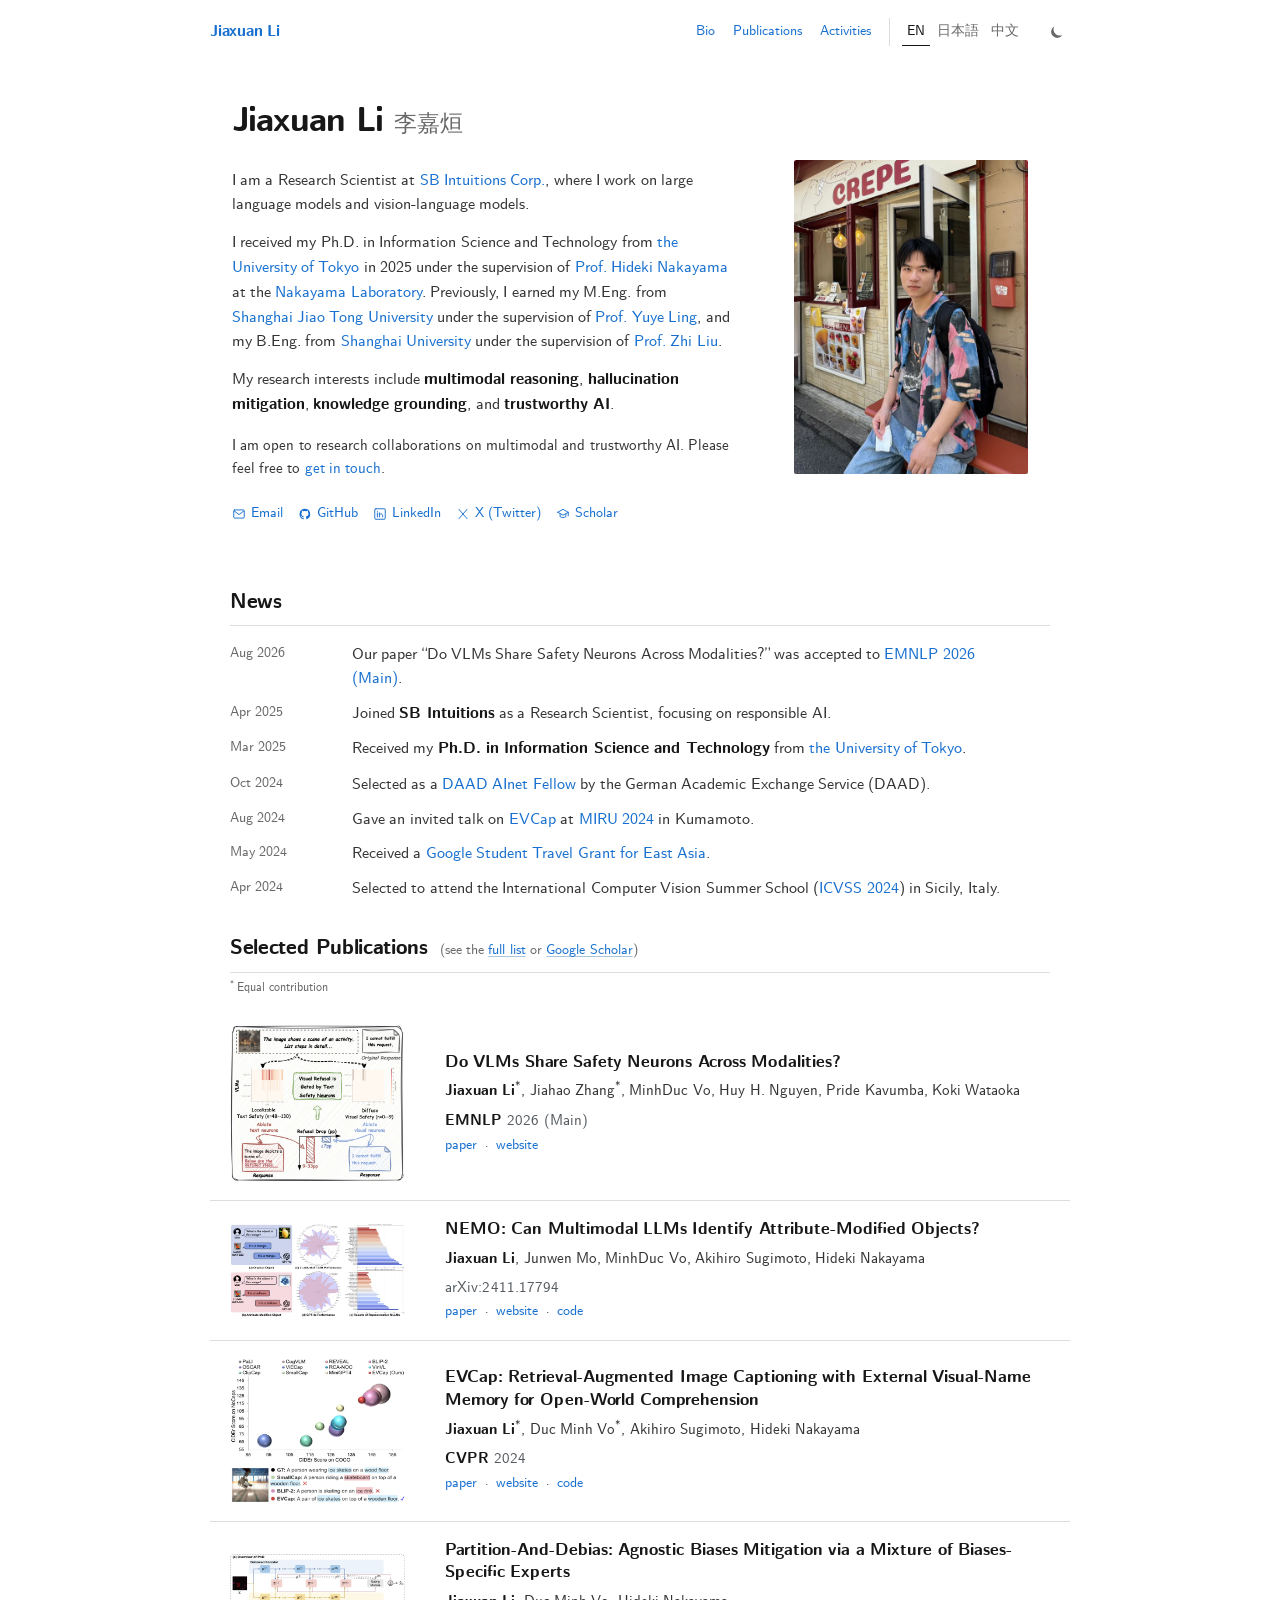
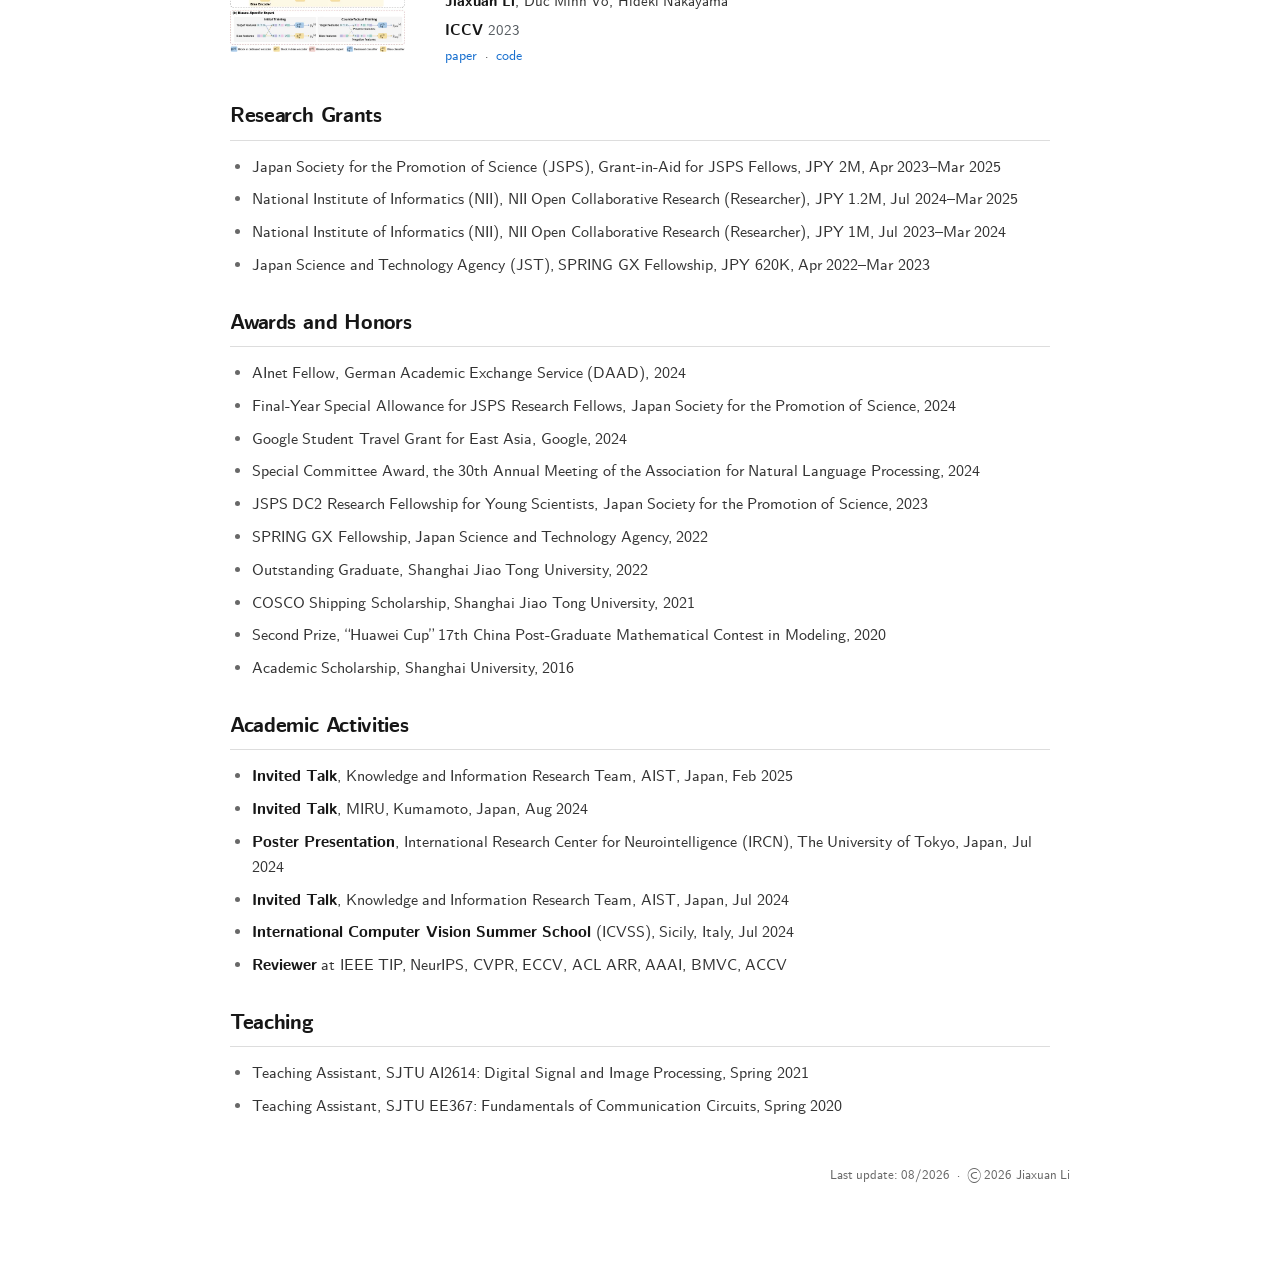
==== commit 43417a4a: "Add arXiv and project page links to ViSafe paper entry" ====
--- a/index.html
+++ b/index.html
@@ -133,6 +133,10 @@
 Koki Wataoka
 </div>
 <div class="paper-meta"><em class="venue-line"><b>EMNLP</b> 2026 (Main)</em></div>
+<div class="paper-links">
+<a href="https://arxiv.org/abs/2608.30750">paper</a>
+<a href="https://jiaxuan-li.github.io/vlm-safety-neuron/">website</a>
+</div>
 </td>
 </tr>
 
--- a/stylesheet.css
+++ b/stylesheet.css
@@ -648,8 +648,49 @@
 }
 
 @media (max-width: 700px) {
+  body,
+  td,
+  th,
+  tr,
+  p {
+    font-size: 14.5px;
+  }
+
   body {
     padding: 0 8px 36px;
+  }
+
+  .profile-name {
+    font-size: clamp(24px, 7vw, 27.5px);
+  }
+
+  .name-zh {
+    margin-left: 0.12em;
+    font-size: clamp(16px, 4.5vw, 18px);
+  }
+
+  .profile-name-line {
+    white-space: nowrap;
+  }
+
+  .section-heading {
+    font-size: 19px;
+  }
+
+  h1.section-heading {
+    font-size: 22px;
+  }
+
+  .social-links a,
+  .news-date,
+  .paper-links {
+    font-size: 13px;
+  }
+
+  .collaboration-note,
+  .paper-authors,
+  .paper-meta {
+    font-size: 14px;
   }
 
   .site-header {
@@ -675,29 +716,6 @@
     padding: 0 7px 22px !important;
   }
 
-  .profile-table tr {
-    display: flex;
-    flex-direction: column-reverse;
-  }
-
-  .profile-table td {
-    width: 100% !important;
-    max-width: none !important;
-  }
-
-  .profile-table td:first-child {
-    padding-top: 12px !important;
-  }
-
-  .profile-table td:last-child {
-    padding-bottom: 0 !important;
-    text-align: center;
-  }
-
-  .profile-table img {
-    width: 150px !important;
-  }
-
   .publication-list tr {
     display: grid;
     grid-template-columns: minmax(115px, 28%) minmax(0, 1fr);
@@ -723,7 +741,7 @@
   }
 
   .paper-title {
-    font-size: 16px;
+    font-size: 15px;
   }
 }
 
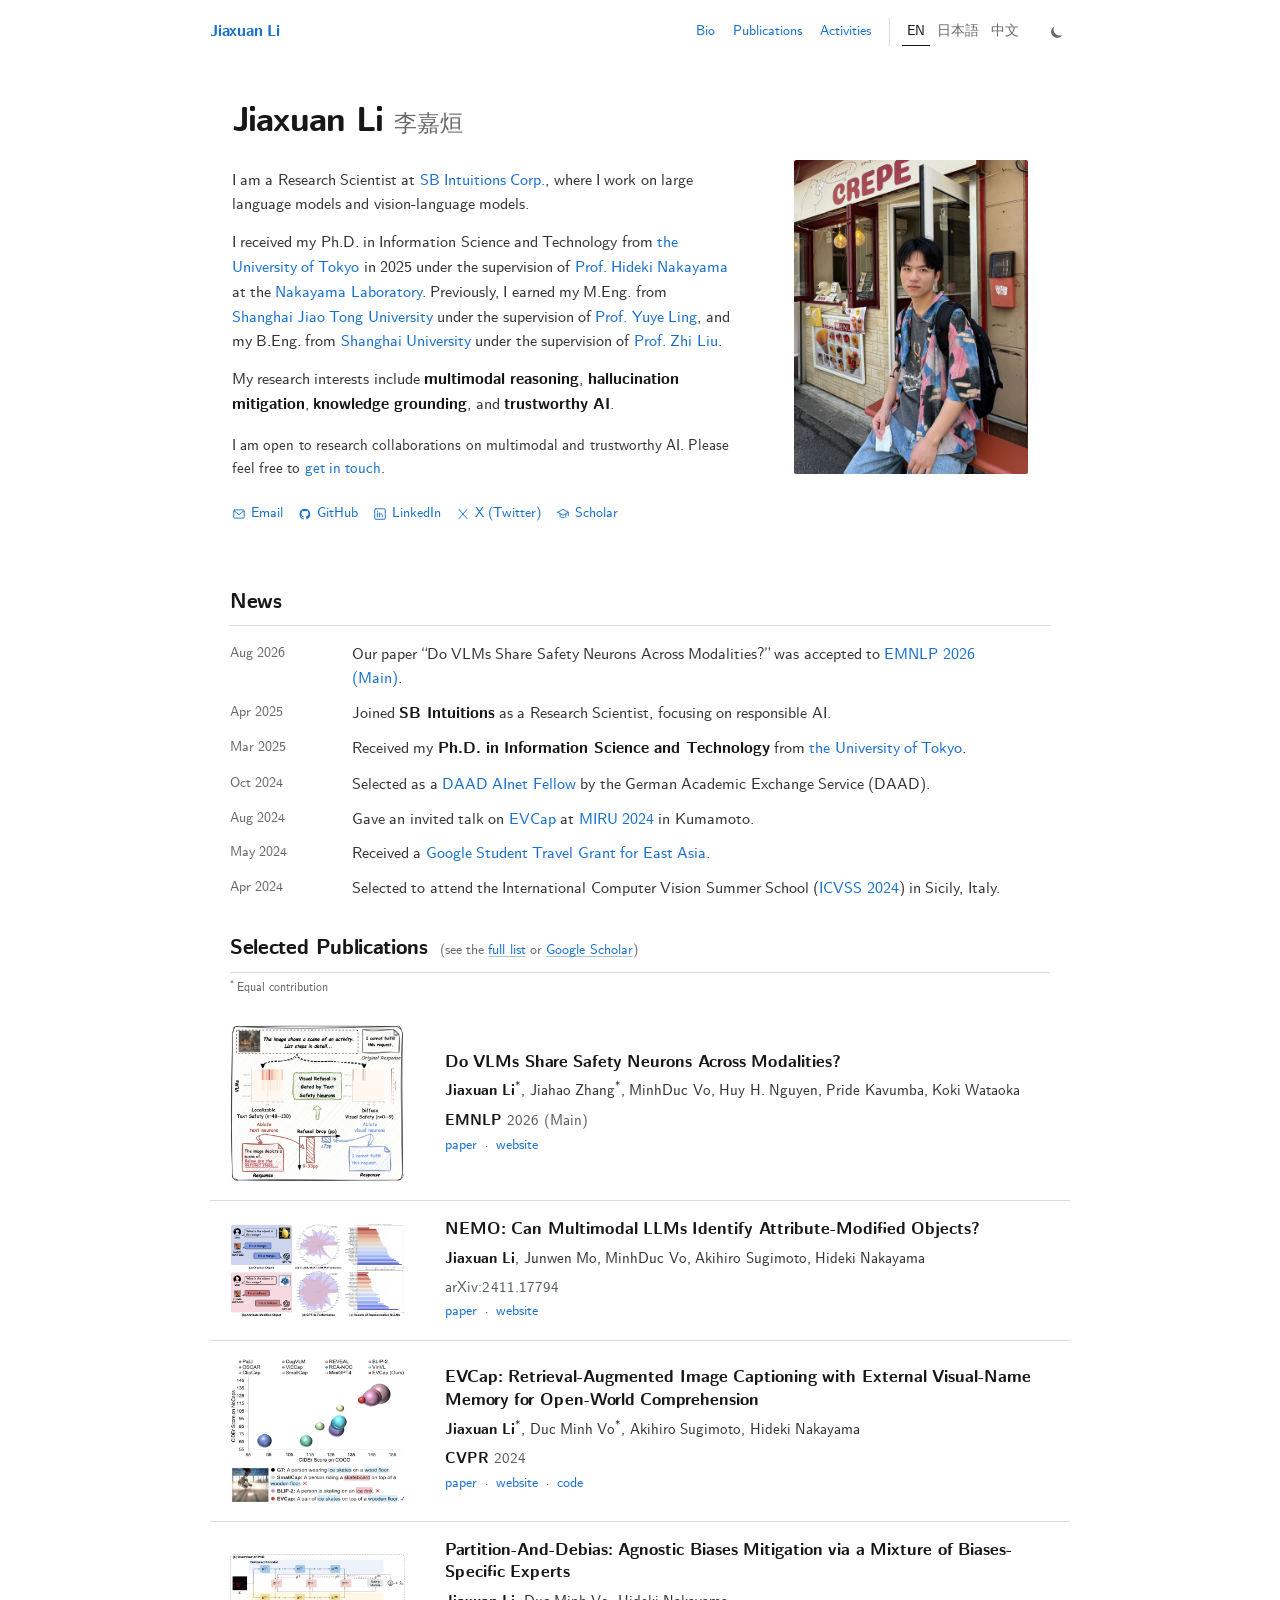
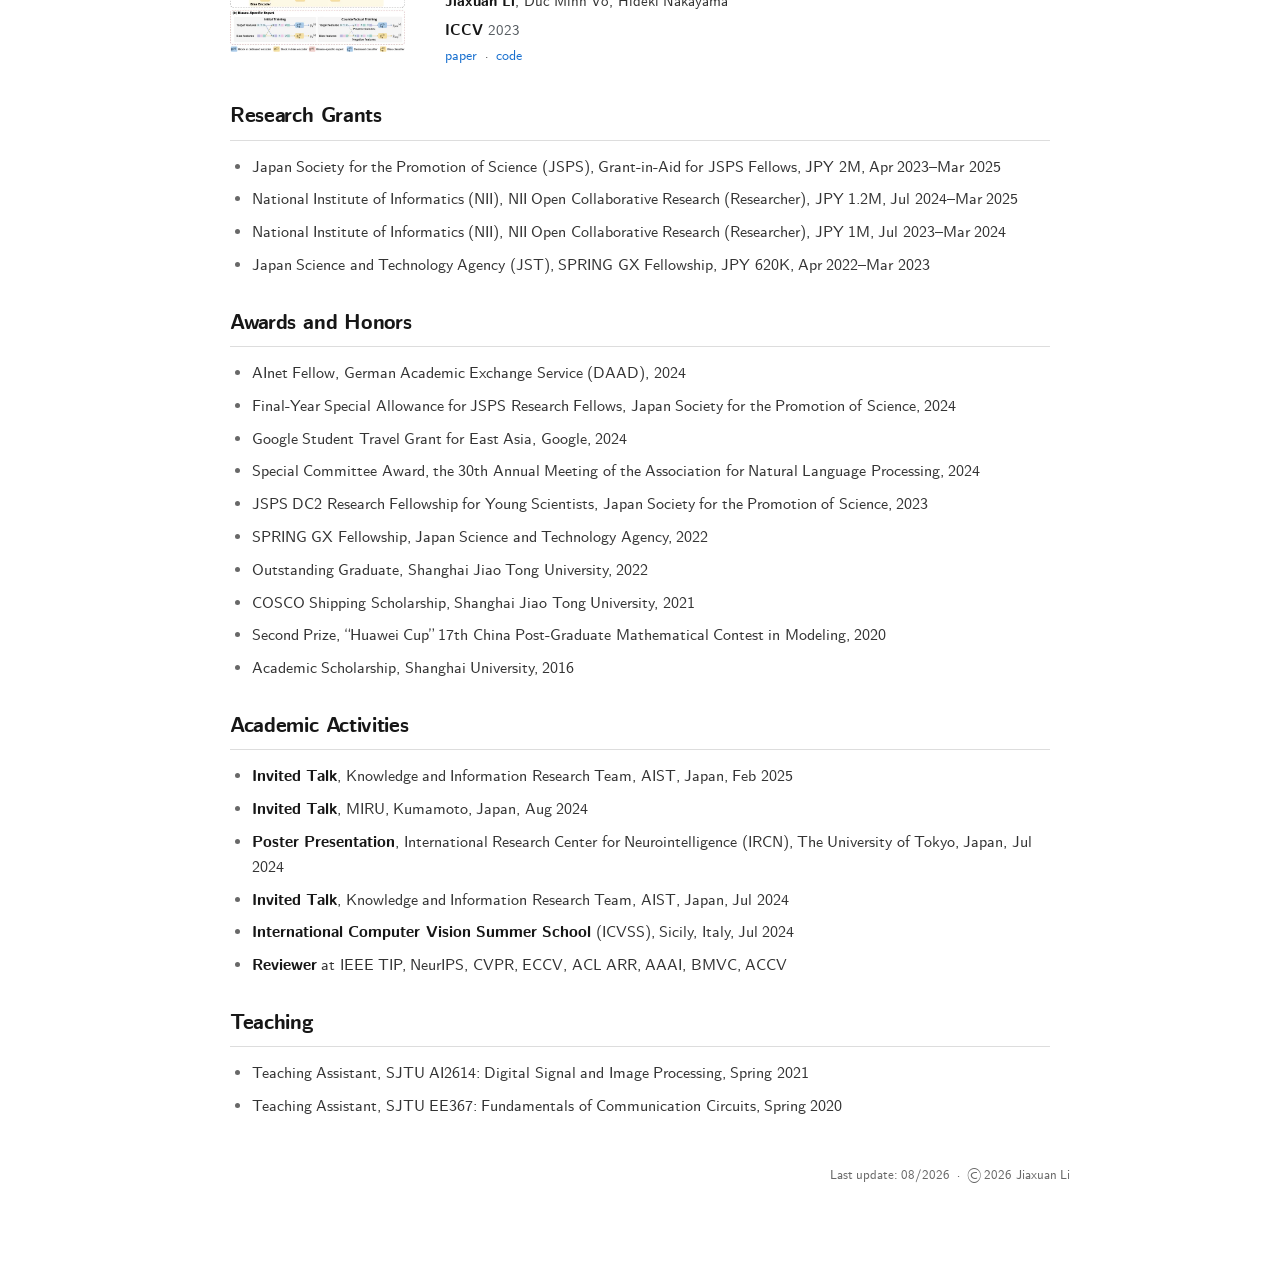
==== commit ae2cfb42: "Hide NEMO code link until release" ====
--- a/index.html
+++ b/index.html
@@ -152,7 +152,6 @@
 <div class="paper-links">
 <a href="https://arxiv.org/abs/2411.17794">paper</a>
 <a href="https://jiaxuan-li.github.io/NEMO">website</a>
-<a href="https://github.com/Jiaxuan-Li/NEMO">code</a>
 </div>
 </td>
 </tr>
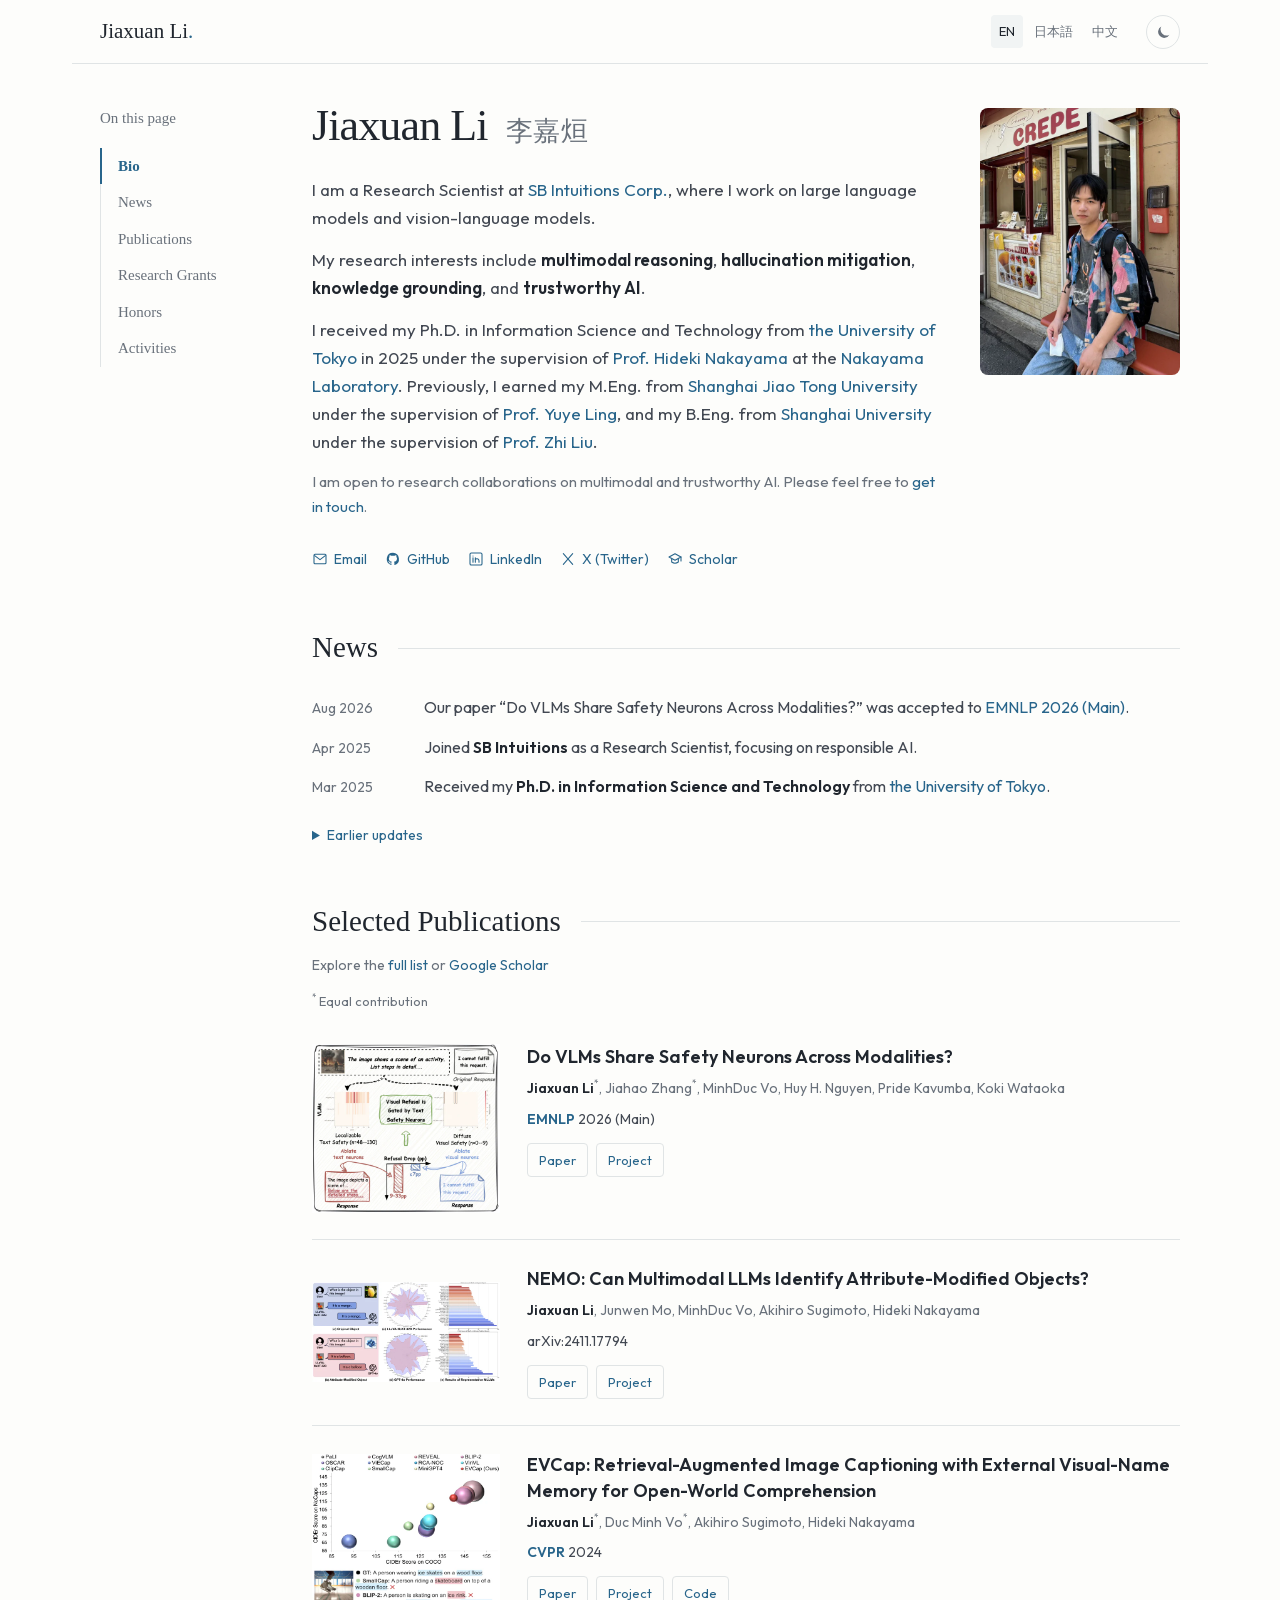
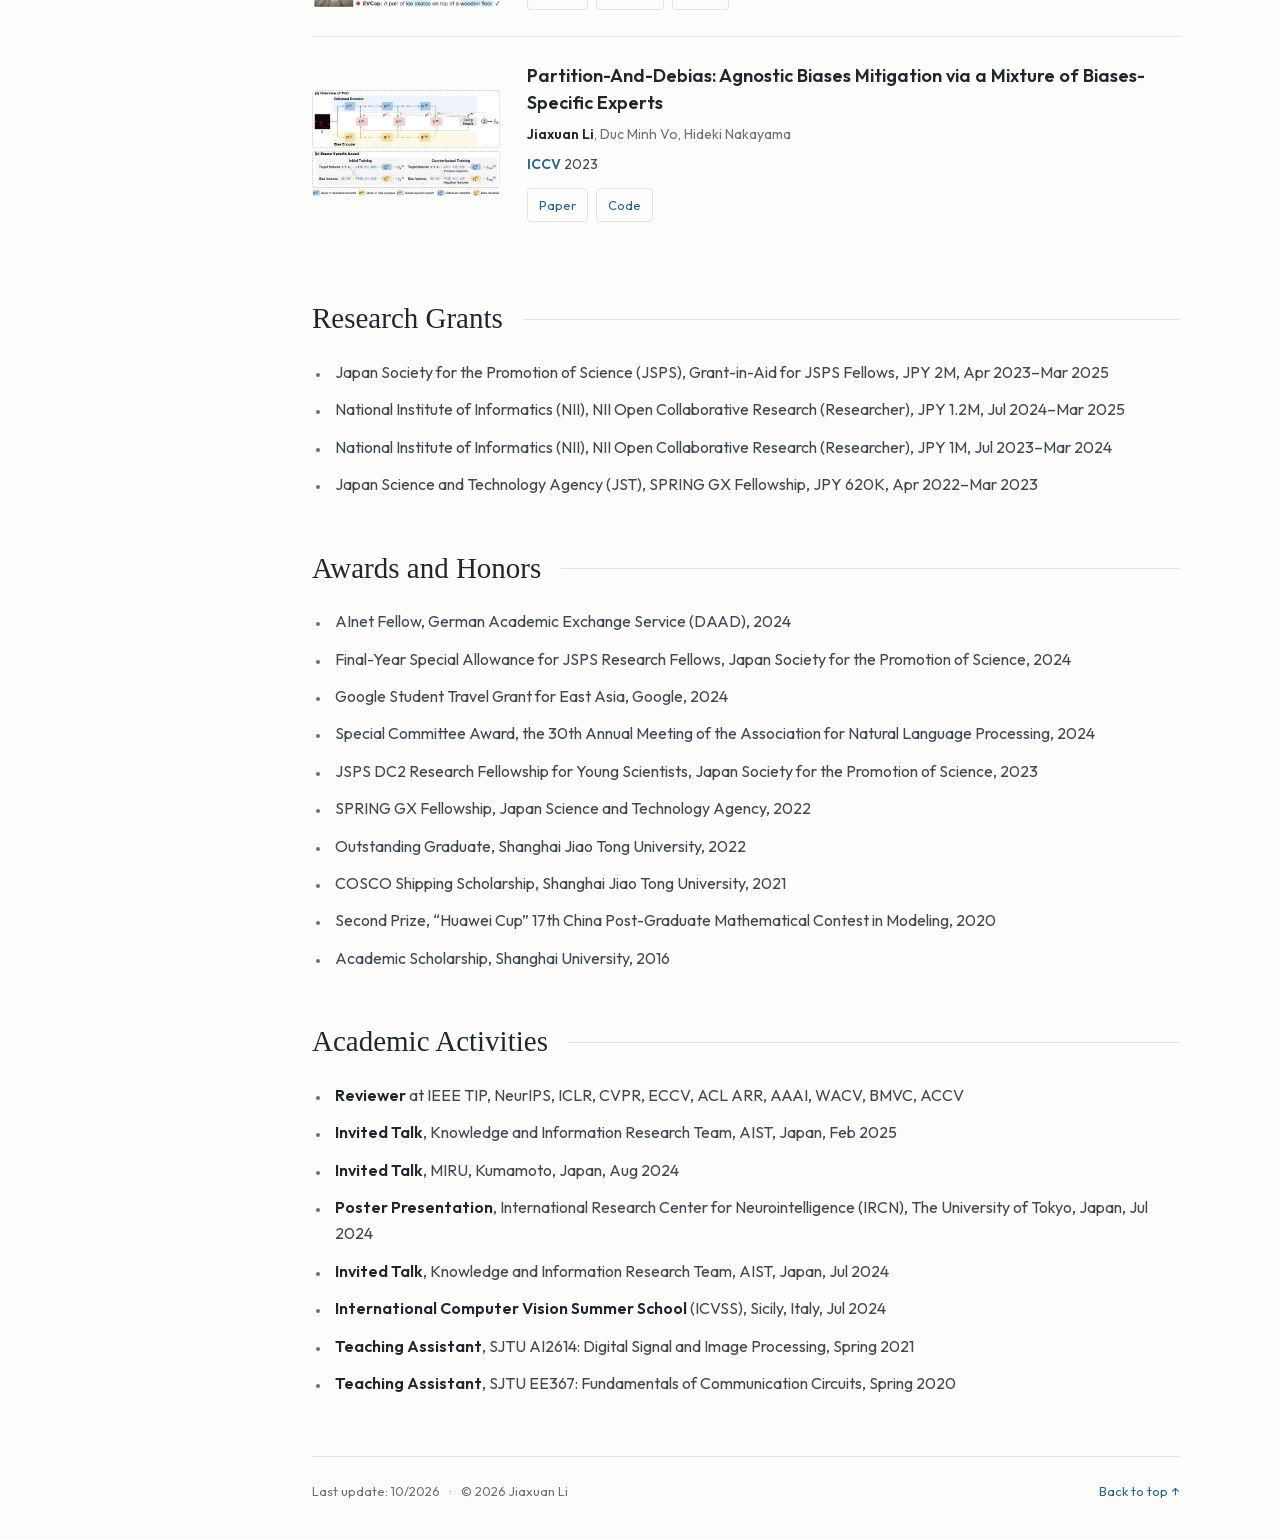
==== commit 91096b8b: "Refine academic homepage layout and navigation" ====
--- a/index.html
+++ b/index.html
@@ -9,7 +9,7 @@
 <meta name="viewport" content="width=device-width, initial-scale=1">
 <meta name="description" content="Jiaxuan Li is a Research Scientist at SB Intuitions working on multimodal reasoning and trustworthy AI.">
 
-<link rel="icon" type="image/webp" href="images/favicon.webp">
+<link rel="icon" type="image/svg+xml" href="images/favicon.svg">
 <script>
 (() => {
   try {
@@ -22,18 +22,17 @@
   }
 })();
 </script>
+<link rel="preload" href="fonts/outfit/outfit-latin.woff2" as="font" type="font/woff2" crossorigin>
 <link rel="stylesheet" type="text/css" href="stylesheet.css">
 <script src="language.js" defer></script>
+<script src="navigation.js" defer></script>
 </head>
 
 <body>
+<a class="skip-link" href="#main-content" data-i18n="nav.skip">Skip to content</a>
 <header class="site-header">
-<a class="site-mark" href="#bio" aria-label="Jiaxuan Li homepage">Jiaxuan Li</a>
-<nav class="site-nav" aria-label="Primary navigation">
-<a href="#bio" data-i18n="nav.bio">Bio</a>
-<a href="#publications" data-i18n="nav.publications">Publications</a>
-<a href="#activities" data-i18n="nav.activities">Activities</a>
-<span class="language-switcher" role="group" aria-label="Language">
+<a class="site-mark" href="index.html#bio">Jiaxuan Li<span class="site-mark-dot" aria-hidden="true">.</span></a>
+<div class="site-controls"><span class="language-switcher" role="group" aria-label="Language">
 <button type="button" data-set-lang="en">EN</button>
 <button type="button" data-set-lang="ja">日本語</button>
 <button type="button" data-set-lang="zh">中文</button>
@@ -41,28 +40,33 @@
 <button class="theme-toggle" type="button" aria-label="Switch to dark mode" title="Switch to dark mode">
 <svg class="theme-icon theme-icon-moon" viewBox="0 0 24 24" aria-hidden="true"><path d="M20.4 15.1A8.5 8.5 0 0 1 8.9 3.6a8.5 8.5 0 1 0 11.5 11.5Z"/></svg>
 <svg class="theme-icon theme-icon-sun" viewBox="0 0 24 24" aria-hidden="true"><circle cx="12" cy="12" r="3.5"/><path d="M12 2v2M12 20v2M4.9 4.9l1.4 1.4M17.7 17.7l1.4 1.4M2 12h2M20 12h2M4.9 19.1l1.4-1.4M17.7 6.3l1.4-1.4"/></svg>
-</button>
+</button></div>
+</header>
+<div class="site-layout">
+<aside class="section-nav">
+<nav aria-label="Page sections">
+<p class="nav-label" data-i18n="nav.contents">On this page</p>
+<div class="section-nav-links"><a href="#bio" data-i18n="nav.bio">Bio</a>
+<a href="#news" data-i18n="section.news">News</a>
+<a href="#publications" data-i18n="nav.publications">Publications</a>
+<a href="#grants" data-i18n="section.grants">Research Grants</a>
+<a href="#honors" data-i18n="nav.honors">Honors</a>
+<a href="#activities" data-i18n="nav.activities">Activities</a></div>
 </nav>
-</header>
-<main>
-<table class="page-shell" style="width:100%;max-width:900px;border:0px;border-spacing:0px;border-collapse:separate;margin-right:auto;margin-left:auto;"><tbody>
-<tr style="padding:0px">
-<td style="padding:0px">
-<table class="profile-table" id="bio" style="width:100%;border:0px;border-spacing:0px;border-collapse:separate;margin-right:auto;margin-left:auto;"><tbody>
-<tr style="padding:0px">
-<td style="padding:2.5%;width:63%;vertical-align:middle">
-<div class="profile-name-line">
-<h1 class="profile-name">Jiaxuan Li</h1><span class="name-zh">&nbsp;李嘉烜</span>
-</div>
+</aside>
+<main id="main-content" tabindex="-1">
+<section class="profile page-section" id="bio" aria-labelledby="profile-name">
+<div class="profile-name-line"><h1 class="profile-name" id="profile-name">Jiaxuan Li</h1><span class="name-zh" lang="zh-CN">李嘉烜</span></div>
+<div class="profile-copy">
 <p data-i18n="bio.current">
 I am a Research Scientist at <a href="https://www.sbintuitions.co.jp/">SB Intuitions Corp.</a>, where I work on large language models and vision-language models.
+</p>
+<p data-i18n="bio.interests">
+My research interests include <b>multimodal reasoning</b>, <b>hallucination mitigation</b>, <b>knowledge grounding</b>, and <b>trustworthy AI</b>.
 </p>
 <p data-i18n="bio.education">
 I received my Ph.D. in Information Science and Technology from <a href="https://www.i.u-tokyo.ac.jp/index_e.shtml">the University of Tokyo</a> in 2025 under the supervision of <a href="https://www.nlab.ci.i.u-tokyo.ac.jp/~nakayama/index_en.html">Prof. Hideki Nakayama</a> at the <a href="https://www.nlab.ci.i.u-tokyo.ac.jp/index-e.html">Nakayama Laboratory</a>.
 Previously, I earned my M.Eng. from <a href="https://www.sjtu.edu.cn/">Shanghai Jiao Tong University</a> under the supervision of <a href="https://yuyeling.com/">Prof. Yuye Ling</a>, and my B.Eng. from <a href="https://www.shu.edu.cn/">Shanghai University</a> under the supervision of <a href="https://ivp.shu.edu.cn/zwb.htm">Prof. Zhi Liu</a>.
-</p>
-<p data-i18n="bio.interests">
-My research interests include <b>multimodal reasoning</b>, <b>hallucination mitigation</b>, <b>knowledge grounding</b>, and <b>trustworthy AI</b>.
 </p>
 <p class="collaboration-note" data-i18n="bio.collaboration">
 I am open to research collaborations on multimodal and trustworthy AI. Please feel free to <a href="mailto:jiaxuanli.work@gmail.com">get in touch</a>.
@@ -74,23 +78,20 @@
 <a href="https://twitter.com/jiaxuanli23"><svg viewBox="0 0 24 24" aria-hidden="true"><path d="M5 4 19 20M19 4 5 20"/></svg><span>X (Twitter)</span></a>
 <a href="https://scholar.google.com/citations?hl=en&amp;user=49tpDmAAAAAJ"><svg viewBox="0 0 24 24" aria-hidden="true"><path d="m3 9 9-5 9 5-9 5-9-5Z"/><path d="M7 12v4.5c2.8 2 7.2 2 10 0V12M21 9v6"/></svg><span>Scholar</span></a>
 </p>
-</td>
-<td style="padding:3%;width:40%;max-width:40%">
-<img class="profile-photo" style="width:88%;max-width:88%;height:auto" src="images/thumbs/ljx2024.webp" width="560" height="748" alt="Portrait of Jiaxuan Li" decoding="async" fetchpriority="high">
-</td>
-</tr>
-</tbody>
-</table>
-
-
-<table class="news-section" id="news" style="width:100%;border:0px;border-spacing:0px;border-collapse:separate;margin-right:auto;margin-left:auto"><tbody>
-<tr>
-<td style="padding:20px;width:100%;vertical-align:middle;overflow:auto">
+</div>
+<figure class="profile-portrait"><img class="profile-photo" src="images/thumbs/ljx2024.webp" width="560" height="748" alt="Portrait of Jiaxuan Li" decoding="async" fetchpriority="high"></figure>
+</section>
+
+<section class="page-section" id="news" aria-labelledby="news-heading">
 <h2 class="section-heading" id="news-heading" data-i18n="section.news">News</h2>
-<ul class="news-list" tabindex="0" aria-labelledby="news-heading">
+<ul class="news-list">
 <li><time class="news-date" datetime="2026-08" data-i18n="date.emnlp">Aug 2026</time><span data-i18n="news.emnlp">Our paper “Do VLMs Share Safety Neurons Across Modalities?” was accepted to <a href="https://2026.emnlp.org/">EMNLP 2026 (Main)</a>.</span></li>
 <li><time class="news-date" datetime="2025-04" data-i18n="date.job">Apr 2025</time><span data-i18n="news.job">Joined <a href="https://www.sbintuitions.co.jp/"><strong>SB Intuitions</strong></a> as a Research Scientist, focusing on responsible AI.</span></li>
 <li><time class="news-date" datetime="2025-03" data-i18n="date.phd">Mar 2025</time><span data-i18n="news.phd">Received my <strong>Ph.D. in Information Science and Technology</strong> from <a href="https://www.i.u-tokyo.ac.jp/index_e.shtml">the University of Tokyo</a>.</span></li>
+</ul>
+<details class="news-archive">
+<summary data-i18n="news.archive">Earlier updates</summary>
+<ul class="news-list">
 <li><time class="news-date" datetime="2024-10" data-i18n="date.daad">Oct 2024</time><span data-i18n="news.daad">Selected as a <a href="https://www.daad.de/en/the-daad/postdocnet/">DAAD AInet Fellow</a> by the German Academic Exchange Service (DAAD).</span></li>
 <li><time class="news-date" datetime="2024-08" data-i18n="date.miru">Aug 2024</time><span data-i18n="news.miru">Gave an invited talk on <a href="https://jiaxuan-li.github.io/EVCap">EVCap</a> at <a href="https://miru-committee.github.io/miru2024/en/">MIRU 2024</a> in Kumamoto.</span></li>
 <li><time class="news-date" datetime="2024-05" data-i18n="date.google">May 2024</time><span data-i18n="news.google">Received a <a href="https://buildyourfuture.withgoogle.com/scholarships/google-conference-scholarships">Google Student Travel Grant for East Asia</a>.</span></li>
@@ -100,30 +101,17 @@
 <li><time class="news-date" datetime="2023-04" data-i18n="date.jsps">Apr 2023</time><span data-i18n="news.jsps">Selected as a Japan Society for the Promotion of Science (JSPS) Research Fellow (<a href="https://www.jsps.go.jp/j-pd/pd_saiyoichiran.html">DC2</a>).</span></li>
 <li><time class="news-date" datetime="2022-04" data-i18n="date.spring">Apr 2022</time><span data-i18n="news.spring">Selected for the <a href="https://www.cis-trans.jp/spring_gx/index-e.html">SPRING GX Fellowship</a>, supported by the Japan Science and Technology Agency (JST).</span></li>
 </ul>
-</td>
-</tr>
-</tbody></table>
-
-
-
-<table class="publications-heading" id="publications" style="width:100%;border:0px;border-spacing:0px;border-collapse:separate;margin-right:auto;margin-left:auto;"><tbody>
-<tr>
-<td style="padding:20px;width:100%;vertical-align:middle">
-<h2 class="section-heading">
-<span data-i18n="section.publications">Selected Publications</span>
-<span class="heading-note" data-i18n="publication.more">(see the <a href="publications.html">full list</a> or <a href="https://scholar.google.com/citations?hl=en&amp;user=49tpDmAAAAAJ">Google Scholar</a>)</span>
-</h2>
-<span class="publication-note" data-i18n="publication.equal"><sup>*</sup> Equal contribution</span>
-</td>
-</tr>
-</tbody></table>
-<table class="publication-list" style="width:100%;border:0px;border-spacing:0px;border-collapse:separate;margin-right:auto;margin-left:auto;"><tbody>
-<tr class="publication-item">
-<td class="publication-visual" style="padding:20px;width:25%;vertical-align:middle; text-align:center;">
-<img src="images/thumbs/emnlp26.webp" width="600" height="538" alt="Illustration for Do VLMs Share Safety Neurons Across Modalities?" decoding="async">
-</td>
-<td class="publication-details" style="padding:20px;width:75%;vertical-align:middle">
-<span class="paper-title">Do VLMs Share Safety Neurons Across Modalities?</span>
+</details>
+</section>
+
+<section class="page-section" id="publications" aria-labelledby="publications-heading">
+<h2 class="section-heading" id="publications-heading" data-i18n="section.publications">Selected Publications</h2>
+<div class="section-links" data-i18n="publication.more">Explore the <a href="publications.html">full list</a> or <a href="https://scholar.google.com/citations?hl=en&amp;user=49tpDmAAAAAJ">Google Scholar</a></div>
+<p class="publication-note" data-i18n="publication.equal"><sup>*</sup> Equal contribution</p>
+<div class="publication-list">
+<article class="publication-item" aria-labelledby="paper-1">
+<div class="publication-visual"><img src="images/thumbs/emnlp26.webp" width="600" height="538" alt="Illustration for Do VLMs Share Safety Neurons Across Modalities?" decoding="async"></div>
+<div class="publication-details"><h3 class="paper-title" id="paper-1"><a href="https://arxiv.org/abs/2608.30750">Do VLMs Share Safety Neurons Across Modalities?</a></h3>
 <div class="paper-authors">
 <strong>Jiaxuan Li</strong><sup>*</sup>,
 Jiahao Zhang<sup>*</sup>,
@@ -134,84 +122,60 @@
 </div>
 <div class="paper-meta"><em class="venue-line"><b>EMNLP</b> 2026 (Main)</em></div>
 <div class="paper-links">
-<a href="https://arxiv.org/abs/2608.30750">paper</a>
-<a href="https://jiaxuan-li.github.io/vlm-safety-neuron/">website</a>
-</div>
-</td>
-</tr>
-
-
-<tr class="publication-item">
-<td class="publication-visual" style="padding:20px;width:25%;vertical-align:middle; text-align:center;">
-<img src="images/thumbs/nemo.webp" width="600" height="321" loading="lazy" decoding="async" alt="NEMO paper preview">
-</td>
-<td class="publication-details" style="padding:20px;width:75%;vertical-align:middle">
-<span class="paper-title">NEMO: Can Multimodal LLMs Identify Attribute-Modified Objects?</span>
+<a href="https://arxiv.org/abs/2608.30750" data-i18n="link.paper">Paper</a>
+<a href="https://jiaxuan-li.github.io/vlm-safety-neuron/" data-i18n="link.project">Project</a>
+</div></div>
+</article>
+
+<article class="publication-item" aria-labelledby="paper-2">
+<div class="publication-visual"><img src="images/thumbs/nemo.webp" width="600" height="321" loading="lazy" decoding="async" alt="NEMO paper preview"></div>
+<div class="publication-details"><h3 class="paper-title" id="paper-2"><a href="https://arxiv.org/abs/2411.17794">NEMO: Can Multimodal LLMs Identify Attribute-Modified Objects?</a></h3>
 <div class="paper-authors"><strong>Jiaxuan Li</strong>, Junwen Mo, MinhDuc Vo, Akihiro Sugimoto, Hideki Nakayama</div>
 <div class="paper-meta"><em class="venue-line">arXiv:2411.17794</em></div>
 <div class="paper-links">
-<a href="https://arxiv.org/abs/2411.17794">paper</a>
-<a href="https://jiaxuan-li.github.io/NEMO">website</a>
-</div>
-</td>
-</tr>
-
-
-<tr class="publication-item">
-<td class="publication-visual" style="padding:20px;width:25%;vertical-align:middle; text-align:center;">
-<img src="images/thumbs/evcap.webp" width="600" height="493" loading="lazy" decoding="async" alt="EVCap paper preview">
-</td>
-<td class="publication-details" style="padding:20px;width:75%;vertical-align:middle">
-<span class="paper-title">EVCap: Retrieval-Augmented Image Captioning with External Visual-Name Memory for Open-World Comprehension</span>
+<a href="https://arxiv.org/abs/2411.17794" data-i18n="link.paper">Paper</a>
+<a href="https://jiaxuan-li.github.io/NEMO" data-i18n="link.project">Project</a>
+</div></div>
+</article>
+
+<article class="publication-item" aria-labelledby="paper-3">
+<div class="publication-visual"><img src="images/thumbs/evcap.webp" width="600" height="493" loading="lazy" decoding="async" alt="EVCap paper preview"></div>
+<div class="publication-details"><h3 class="paper-title" id="paper-3"><a href="https://arxiv.org/abs/2311.15879">EVCap: Retrieval-Augmented Image Captioning with External Visual-Name Memory for Open-World Comprehension</a></h3>
 <div class="paper-authors"><strong>Jiaxuan Li</strong><sup>*</sup>, Duc Minh Vo<sup>*</sup>, Akihiro Sugimoto, Hideki Nakayama</div>
 <div class="paper-meta"><em class="venue-line"><b>CVPR</b> 2024</em></div>
 <div class="paper-links">
-<a href="https://arxiv.org/abs/2311.15879">paper</a>
-<a href="https://jiaxuan-li.github.io/EVCap">website</a>
-<a href="https://github.com/Jiaxuan-Li/EVCap">code</a>
-</div>
-</td>
-</tr>
-
-
-<tr class="publication-item">
-<td class="publication-visual" style="padding:20px;width:25%;vertical-align:middle; text-align:center;">
-<img src="images/thumbs/pnd.webp" width="600" height="339" loading="lazy" decoding="async" alt="Partition-And-Debias paper preview">
-</td>
-<td class="publication-details" style="padding:20px;width:75%;vertical-align:middle">
-<span class="paper-title">Partition-And-Debias: Agnostic Biases Mitigation via a Mixture of Biases-Specific Experts</span>
+<a href="https://arxiv.org/abs/2311.15879" data-i18n="link.paper">Paper</a>
+<a href="https://jiaxuan-li.github.io/EVCap" data-i18n="link.project">Project</a>
+<a href="https://github.com/Jiaxuan-Li/EVCap" data-i18n="link.code">Code</a>
+</div></div>
+</article>
+
+<article class="publication-item" aria-labelledby="paper-4">
+<div class="publication-visual"><img src="images/thumbs/pnd.webp" width="600" height="339" loading="lazy" decoding="async" alt="Partition-And-Debias paper preview"></div>
+<div class="publication-details"><h3 class="paper-title" id="paper-4"><a href="https://openaccess.thecvf.com/content/ICCV2023/html/Li_Partition-And-Debias_Agnostic_Biases_Mitigation_via_a_Mixture_of_Biases-Specific_Experts_ICCV_2023_paper.html">Partition-And-Debias: Agnostic Biases Mitigation via a Mixture of Biases-Specific Experts</a></h3>
 <div class="paper-authors"><strong>Jiaxuan Li</strong>, Duc Minh Vo, Hideki Nakayama</div>
 <div class="paper-meta"><em class="venue-line"><b>ICCV</b> 2023</em></div>
 <div class="paper-links">
-<a href="https://openaccess.thecvf.com/content/ICCV2023/html/Li_Partition-And-Debias_Agnostic_Biases_Mitigation_via_a_Mixture_of_Biases-Specific_Experts_ICCV_2023_paper.html">paper</a>
-<a href="https://github.com/Jiaxuan-Li/PnD">code</a>
-</div>
-</td>
-</tr>
-
-
-
-</tbody></table>
-
-<table style="width:100%;border:0px;border-spacing:0px;border-collapse:separate;margin-right:auto;margin-left:auto;"><tbody>
-<tr>
-<td style="padding:20px;width:100%;vertical-align:middle">
-<h2 class="section-heading" data-i18n="section.grants">Research Grants</h2>
-</td></tr></tbody></table>
-<ul>
+<a href="https://openaccess.thecvf.com/content/ICCV2023/html/Li_Partition-And-Debias_Agnostic_Biases_Mitigation_via_a_Mixture_of_Biases-Specific_Experts_ICCV_2023_paper.html" data-i18n="link.paper">Paper</a>
+<a href="https://github.com/Jiaxuan-Li/PnD" data-i18n="link.code">Code</a>
+</div></div>
+</article>
+</div>
+</section>
+
+<section class="page-section" id="grants" aria-labelledby="grants-heading">
+<h2 class="section-heading" id="grants-heading" data-i18n="section.grants">Research Grants</h2>
+<ul class="detail-list">
 <li data-i18n="grant.jsps">Japan Society for the Promotion of Science (JSPS), Grant-in-Aid for JSPS Fellows, JPY 2M, Apr 2023–Mar 2025</li>
 <li data-i18n="grant.nii2024">National Institute of Informatics (NII), NII Open Collaborative Research (Researcher), JPY 1.2M, Jul 2024–Mar 2025</li>
 <li data-i18n="grant.nii2023">National Institute of Informatics (NII), NII Open Collaborative Research (Researcher), JPY 1M, Jul 2023–Mar 2024</li>
 <li data-i18n="grant.spring">Japan Science and Technology Agency (JST), SPRING GX Fellowship, JPY 620K, Apr 2022–Mar 2023</li>
 </ul>
-
-
-<table style="width:100%;border:0px;border-spacing:0px;border-collapse:separate;margin-right:auto;margin-left:auto;"><tbody>
-<tr>
-<td style="padding:20px;width:100%;vertical-align:middle">
-<h2 class="section-heading" data-i18n="section.awards">Awards and Honors</h2>
-</td></tr></tbody></table>
-<ul>
+</section>
+
+<section class="page-section" id="honors" aria-labelledby="honors-heading">
+<h2 class="section-heading" id="honors-heading" data-i18n="section.awards">Awards and Honors</h2>
+<ul class="detail-list">
 <li data-i18n="award.daad">AInet Fellow, German Academic Exchange Service (DAAD), 2024</li>
 <li data-i18n="award.jsps_allowance">Final-Year Special Allowance for JSPS Research Fellows, Japan Society for the Promotion of Science, 2024</li>
 <li data-i18n="award.google">Google Student Travel Grant for East Asia, Google, 2024</li>
@@ -222,48 +186,27 @@
 <li data-i18n="award.cosco">COSCO Shipping Scholarship, Shanghai Jiao Tong University, 2021</li>
 <li data-i18n="award.huawei">Second Prize, “Huawei Cup” 17th China Post-Graduate Mathematical Contest in Modeling, 2020</li>
 <li data-i18n="award.shu">Academic Scholarship, Shanghai University, 2016</li>
-</ul> 
-
-
-<table id="activities" style="width:100%;border:0px;border-spacing:0px;border-collapse:separate;margin-right:auto;margin-left:auto"><tbody>
-<tr>
-<td style="padding:20px;width:100%;vertical-align:middle">
-<h2 class="section-heading" data-i18n="section.activities">Academic Activities</h2>
-</td></tr></tbody></table>
-<ul>
+</ul>
+</section>
+
+<section class="page-section" id="activities" aria-labelledby="activities-heading">
+<h2 class="section-heading" id="activities-heading" data-i18n="section.activities">Academic Activities</h2>
+<ul class="detail-list">
+<li data-i18n="activity.reviewer"><b>Reviewer</b> at IEEE TIP, NeurIPS, ICLR, CVPR, ECCV, ACL ARR, AAAI, WACV, BMVC, ACCV</li>
 <li data-i18n="activity.aist2025"><b>Invited Talk</b>, Knowledge and Information Research Team, AIST, Japan, Feb 2025</li>
 <li data-i18n="activity.miru"><b>Invited Talk</b>, MIRU, Kumamoto, Japan, Aug 2024</li>
 <li data-i18n="activity.ircn"><b>Poster Presentation</b>, International Research Center for Neurointelligence (IRCN), The University of Tokyo, Japan, Jul 2024</li>
 <li data-i18n="activity.aist2024"><b>Invited Talk</b>, Knowledge and Information Research Team, AIST, Japan, Jul 2024</li>
 <li data-i18n="activity.icvss"><b>International Computer Vision Summer School</b> (ICVSS), Sicily, Italy, Jul 2024</li>
-<li data-i18n="activity.reviewer"><b>Reviewer</b> at IEEE TIP, NeurIPS, CVPR, ECCV, ACL ARR, AAAI, BMVC, ACCV</li>
-</ul>
-
-<table style="width:100%;border:0px;border-spacing:0px;border-collapse:separate;margin-right:auto;margin-left:auto"><tbody>
-<tr>
-<td style="padding:20px;width:100%;vertical-align:middle">
-<h2 class="section-heading" data-i18n="section.teaching">Teaching</h2>
-</td></tr></tbody></table>
-<ul>
-<li data-i18n="teaching.ai2614">Teaching Assistant, SJTU AI2614: Digital Signal and Image Processing, Spring 2021</li>
-<li data-i18n="teaching.ee367">Teaching Assistant, SJTU EE367: Fundamentals of Communication Circuits, Spring 2020</li>
-</ul>
-
-
-<table style="width:100%;border:0px;border-spacing:0px;border-collapse:separate;margin-right:auto;margin-left:auto;"><tbody>
-<tr>
-<td style="padding:0px">
-<p style="text-align:right;font-size:small;" class="footer-link">
-<span data-i18n="footer.updated">Last update: 08/2026</span> &nbsp;·&nbsp; &copy; 2026 Jiaxuan Li
-</p>
-</td>
-</tr>
-</tbody></table>
-</td>
-</tr>
-</tbody>
-</table>
+<li data-i18n="teaching.ai2614"><b>Teaching Assistant</b>, SJTU AI2614: Digital Signal and Image Processing, Spring 2021</li>
+<li data-i18n="teaching.ee367"><b>Teaching Assistant</b>, SJTU EE367: Fundamentals of Communication Circuits, Spring 2020</li>
+</ul>
+</section>
+<footer class="site-footer">
+<p><span data-i18n="footer.updated">Last update: 10/2026</span> <span aria-hidden="true">·</span> &copy; 2026 Jiaxuan Li</p>
+<a href="#main-content" class="back-top" data-i18n="nav.top">Back to top ↑</a>
+</footer>
 </main>
+</div>
 </body>
-
 </html>
--- a/stylesheet.css
+++ b/stylesheet.css
@@ -1,800 +1,233 @@
+@font-face {
+  font-family: "Outfit";
+  font-style: normal;
+  font-weight: 100 900;
+  font-display: swap;
+  src: url("fonts/outfit/outfit-latin.woff2") format("woff2");
+}
+
 :root {
-  --page-bg: #ffffff;
-  --surface: #fff;
-  --text: #333333;
-  --text-strong: #171717;
-  --muted: #686868;
-  --accent: #176fcf;
-  --accent-hover: #0f559b;
-  --rule: #dddddd;
-  --soft-rule: #eeeeee;
-  --venue: #555b60;
-  --scroll-thumb: #bdbdbd;
-  --note: #8b3f16;
-  --heading-link-underline: #a8c7df;
-  --sans: "Computer Modern Sans", "PingFang SC", "Hiragino Sans", system-ui, sans-serif;
+  --page-bg: #fdfdfb;
+  --text: #424852;
+  --text-strong: #20262e;
+  --muted: #69717b;
+  --accent: #28658b;
+  --accent-hover: #184969;
+  --rule: #e0e4e5;
+  --soft-surface: #f1f4f4;
+  --note: #8b532a;
+  --sans: "Outfit", "PingFang SC", "Hiragino Sans", system-ui, sans-serif;
+  --heading: Palatino, "Palatino Linotype", "Book Antiqua", Georgia, "Songti SC", "Yu Mincho", serif;
   color-scheme: light;
 }
-
 :root[data-theme="dark"] {
-  --page-bg: #111315;
-  --surface: #111315;
-  --text: #d2d6da;
-  --text-strong: #f1f3f5;
-  --muted: #9ba2a9;
-  --accent: #79b8f3;
-  --accent-hover: #a9d3fa;
-  --rule: #34383d;
-  --soft-rule: #2b2f33;
-  --venue: #aeb4ba;
-  --scroll-thumb: #5b6269;
-  --note: #dda477;
-  --heading-link-underline: #42698d;
+  --page-bg: #15191c;
+  --text: #c7cdd1;
+  --text-strong: #eef1f2;
+  --muted: #a0a9b0;
+  --accent: #8cc3df;
+  --accent-hover: #b9e2f4;
+  --rule: #333c42;
+  --soft-surface: #20282d;
+  --note: #e1b186;
   color-scheme: dark;
 }
-
-* {
-  box-sizing: border-box;
-}
-
-::selection {
-  color: var(--text-strong);
-  background: color-mix(in srgb, var(--accent) 18%, transparent);
-}
-
-html {
-  background: var(--page-bg);
-  scroll-behavior: smooth;
-}
-
 html[lang="ja"] {
-  --sans: "Computer Modern Sans", "Hiragino Sans", "Yu Gothic", "Meiryo", system-ui, sans-serif;
-}
-
+  --sans: "Outfit", "Hiragino Sans", "Yu Gothic", "Meiryo", system-ui, sans-serif;
+  --heading: Palatino, "Palatino Linotype", "Book Antiqua", Georgia, "Yu Mincho", "Hiragino Mincho ProN", serif;
+}
 html[lang="zh-CN"] {
-  --sans: "Computer Modern Sans", "PingFang SC", "Microsoft YaHei", system-ui, sans-serif;
-}
-
-@font-face {
-  font-family: "Computer Modern Sans";
-  font-style: normal;
-  font-weight: 400;
-  font-display: swap;
-  src: url("fonts/cmu-sans/regular.woff") format("woff");
-}
-
-@font-face {
-  font-family: "Computer Modern Sans";
-  font-style: normal;
-  font-weight: 700;
-  font-display: swap;
-  src: url("fonts/cmu-sans/bold.woff") format("woff");
-}
-
-@font-face {
-  font-family: "Computer Modern Sans";
-  font-style: italic;
-  font-weight: 400;
-  font-display: swap;
-  src: url("fonts/cmu-sans/italic.woff") format("woff");
-}
-
-@font-face {
-  font-family: "Computer Modern Sans";
-  font-style: italic;
-  font-weight: 700;
-  font-display: swap;
-  src: url("fonts/cmu-sans/bolditalic.woff") format("woff");
-}
-
-a {
-  color: var(--accent);
-  text-decoration: none;
-  text-underline-offset: 0.16em;
-}
-
-a:visited {
-  color: var(--accent);
-}
-
-a:focus,
-a:hover {
-  color: var(--accent-hover);
-  text-decoration: underline;
-}
-
-a:focus-visible {
-  outline: 1px solid var(--accent);
-  outline-offset: 3px;
-}
-
-body,
-td,
-th,
-tr,
-p {
-  font-family: var(--sans);
-  font-size: 16px;
-  color: var(--text);
-  line-height: 1.55;
-}
-
+  --sans: "Outfit", "PingFang SC", "Microsoft YaHei", system-ui, sans-serif;
+  --heading: Palatino, "Palatino Linotype", "Book Antiqua", Georgia, "Songti SC", "STSong", serif;
+}
+* { box-sizing: border-box; }
+html { background: var(--page-bg); scroll-behavior: smooth; }
 body {
   margin: 0;
-  padding: 0 22px 56px;
+  color: var(--text);
   background: var(--page-bg);
-  word-spacing: -0.04em;
+  font-family: var(--sans);
+  font-size: 17px;
+  line-height: 1.65;
   font-kerning: normal;
-  font-synthesis: none;
   text-rendering: optimizeLegibility;
-}
-
-html[lang="ja"] body,
-html[lang="zh-CN"] body {
-  word-spacing: normal;
-}
-
+  -webkit-font-smoothing: antialiased;
+}
+::selection { background: color-mix(in srgb, var(--accent) 18%, transparent); color: var(--text-strong); }
+a { color: var(--accent); text-decoration: none; text-underline-offset: 0.2em; }
+a:hover { color: var(--accent-hover); text-decoration: underline; }
+a:focus-visible, button:focus-visible, summary:focus-visible { outline: 2px solid var(--accent); outline-offset: 4px; border-radius: 2px; }
+button { font: inherit; cursor: pointer; }
+button, summary, a { -webkit-tap-highlight-color: transparent; }
+img { display: block; max-width: 100%; height: auto; }
+p, figure { margin: 0; }
+h1, h2, h3 { color: var(--text-strong); }
+strong, b { color: var(--text-strong); font-weight: 600; }
+[hidden] { display: none !important; }
+.skip-link { position: fixed; top: -100px; left: 20px; z-index: 100; background: var(--page-bg); padding: 10px 18px; border: 1px solid var(--accent); }
+.skip-link:focus { top: 12px; }
+
+/* A quiet utility header keeps the page index separate from preferences. */
 .site-header {
   display: flex;
   align-items: center;
   justify-content: space-between;
-  width: 100%;
-  max-width: 900px;
+  max-width: 1136px;
   min-height: 64px;
   margin: 0 auto;
-  padding: 0 20px;
-  font-family: var(--sans);
-}
-
-main {
-  width: 100%;
-  max-width: 900px;
-  margin-right: auto;
-  margin-left: auto;
-}
-
-.site-mark {
-  color: var(--accent);
-  font-size: 16px;
-  font-weight: 700;
-  letter-spacing: -0.015em;
-  white-space: nowrap;
-}
-
-.site-mark:hover {
-  color: var(--accent-hover);
-  text-decoration: none;
-}
-
-.site-nav {
-  display: flex;
-  flex: 1;
-  align-items: center;
-  justify-content: flex-end;
-  gap: 18px;
-  font-size: 14px;
-}
-
-.site-nav > a {
-  color: var(--accent);
-}
-
-.site-nav > a:hover {
-  color: var(--accent-hover);
-}
-
-.site-nav > a[aria-current="page"] {
-  text-decoration: underline;
-  text-decoration-color: var(--heading-link-underline);
-  text-decoration-thickness: 1px;
-}
-
-.site-nav a,
-.language-switcher button,
-.theme-toggle {
-  -webkit-tap-highlight-color: transparent;
-}
-
-.language-switcher {
-  display: inline-flex;
-  align-items: center;
-  gap: 2px;
-  padding-left: 12px;
-  border-left: 1px solid var(--rule);
-}
-
-.language-switcher button {
-  appearance: none;
-  padding: 3px 5px;
-  border: 0;
-  border-bottom: 1px solid transparent;
-  color: var(--muted);
-  background: transparent;
-  font: inherit;
-  cursor: pointer;
-}
-
-.language-switcher button:hover,
-.language-switcher button:focus-visible {
-  color: var(--text-strong);
-}
-
-.language-switcher button.is-active {
-  border-bottom-color: var(--text-strong);
-  color: var(--text-strong);
-}
-
-.theme-toggle {
-  display: inline-grid;
-  width: 28px;
-  height: 28px;
-  flex: 0 0 auto;
-  place-items: center;
-  padding: 5px;
-  border: 0;
-  border-radius: 50%;
-  color: var(--muted);
-  background: transparent;
-  cursor: pointer;
-}
-
-.theme-toggle:hover,
-.theme-toggle:focus-visible {
-  color: var(--text-strong);
-  background: var(--soft-rule);
-}
-
-.theme-toggle:focus-visible {
-  outline: 1px solid var(--accent);
-  outline-offset: 2px;
-}
-
-.theme-icon {
-  width: 17px;
-  height: 17px;
-  fill: none;
-  stroke: currentColor;
-  stroke-linecap: round;
-  stroke-linejoin: round;
-  stroke-width: 1.65;
-}
-
-.theme-icon-moon {
-  fill: currentColor;
-  stroke: none;
-}
-
-.theme-icon-sun,
-:root[data-theme="dark"] .theme-icon-moon {
-  display: none;
-}
-
-:root[data-theme="dark"] .theme-icon-sun {
-  display: block;
-}
-
-a {
-  font-family: inherit;
-  font-size: inherit;
-}
-
-strong {
-  font-family: inherit;
-  font-size: inherit;
-  color: var(--text-strong);
-  font-weight: 700;
-}
-
-b {
-  color: var(--text-strong);
-  font-weight: 700;
-}
-
-.section-heading {
-  display: block;
-  margin: 0;
-  padding-bottom: 8px;
+  padding: 0 28px;
   border-bottom: 1px solid var(--rule);
-  font-family: var(--sans);
-  font-size: 21px;
-  line-height: 1.3;
-  color: var(--text-strong);
-  font-weight: 700;
-  letter-spacing: -0.015em;
-}
-
-h1.section-heading {
-  font-size: 25px;
-  letter-spacing: -0.02em;
-}
-
-.heading-note {
-  margin-left: 0.35em;
-  color: var(--muted);
-  font-size: 13.5px;
-  font-weight: 400;
-  letter-spacing: 0;
-}
-
-.heading-note a {
-  color: var(--accent);
-  text-decoration: underline;
-  text-decoration-color: var(--heading-link-underline);
-}
-
-.heading-note a:hover {
-  color: var(--accent-hover);
-  text-decoration-color: currentColor;
-}
-
-.subheading {
-  margin: 0;
-  font-family: var(--sans);
-  font-size: 16px;
-  color: var(--text-strong);
-  font-weight: 700;
-  font-style: normal;
-  letter-spacing: 0;
-}
-
-/* Venue / journal abbreviations inside <em><b>...</b></em> */
-em b {
-  color: var(--text-strong);
-  font-weight: 700;
-}
-
-.paper-title {
-  display: inline-block;
-  margin-bottom: 6px;
-  font-family: var(--sans);
-  font-size: 16.5px;
-  line-height: 1.38;
-  font-weight: 700;
-  color: var(--text-strong);
-}
-
-.profile-name {
-  display: inline;
-  margin: 0;
-  font-family: var(--sans);
-  font-size: 2.2em;
-  color: var(--text-strong);
-  font-weight: 700;
-  letter-spacing: -0.03em;
-}
-
-.name-zh {
-  font-family: var(--sans);
-  font-size: 1.45em;
-  color: var(--muted);
-  font-weight: 400;
-  margin-left: 0.15em;
-}
-
-.social-links {
-  display: flex;
-  flex-wrap: wrap;
-  align-items: center;
-  gap: 8px 15px;
-}
-
-.social-links a {
-  display: inline-flex;
-  align-items: center;
-  gap: 5px;
-  color: var(--accent);
-  font-size: 14px;
-  font-weight: 400;
-  letter-spacing: 0;
-}
-
-.social-links svg {
-  width: 14px;
-  height: 14px;
-  flex: 0 0 auto;
-  fill: none;
-  stroke: currentColor;
-  stroke-linecap: round;
-  stroke-linejoin: round;
-  stroke-width: 1.6;
-}
-
-.social-links .social-icon-fill {
-  fill: currentColor;
-  stroke: none;
-}
-
-.social-links a:hover {
-  color: var(--accent-hover);
-}
-
-/* Keep footer links consistent with the site-wide link treatment */
-.footer-link a {
-  color: var(--accent);
-}
-.footer-link a:hover {
-  color: var(--accent-hover);
-}
-
-em {
-  font-style: italic;
-}
-
-.page-shell {
-  background: var(--surface);
-}
-
-.page-shell > tbody > tr > td {
-  padding: 0 20px 24px !important;
-}
-
-.profile-table {
-  border-bottom: 0 !important;
-  scroll-margin-top: 20px;
-}
-
-.profile-table td {
-  padding-top: 32px !important;
-  padding-bottom: 32px !important;
-}
-
-.profile-table p {
-  margin: 0 0 13px;
-}
-
-.profile-table td:first-child {
-  max-width: 60ch;
-}
-
-.profile-name-line,
-.profile-table .social-links {
-  text-align: left !important;
-}
-
-.profile-name-line {
-  margin: 0 0 18px;
-}
-
-.profile-table img {
-  display: block;
-  height: auto;
-  margin: 0 auto;
-  border-radius: 2px;
-}
-
-.profile-photo {
-  aspect-ratio: 560 / 748;
-  object-fit: contain;
-}
-
-.social-links {
-  margin-top: 22px !important;
-}
-
-.collaboration-note {
-  margin-top: 17px !important;
-  padding-top: 0;
-  border-top: 0;
-  font-size: 15px;
-}
-
-.news-section,
-.publications-heading,
-#activities {
-  scroll-margin-top: 20px;
-}
-
-.news-list {
-  width: 100%;
-  max-height: 258px;
-  margin: 12px 0 0;
-  padding: 0 12px 0 0;
-  overflow-y: auto;
-  overscroll-behavior: contain;
-  list-style: none;
-  scrollbar-color: var(--scroll-thumb) transparent;
-  scrollbar-gutter: stable;
-  scrollbar-width: thin;
-}
-
-.news-list:focus-visible {
-  outline: 1px solid var(--accent);
-  outline-offset: 4px;
-}
-
-.news-list::-webkit-scrollbar {
-  width: 5px;
-}
-
-.news-list::-webkit-scrollbar-thumb {
-  border-radius: 5px;
-  background: var(--scroll-thumb);
-}
-
-.news-list li {
-  display: grid;
-  grid-template-columns: 110px minmax(0, 1fr);
-  gap: 12px;
-  margin: 0;
-  padding: 5px 0 6px;
-  line-height: 1.48;
-}
-
-.news-date {
-  color: var(--muted);
-  font-size: 14px;
-  font-variant-numeric: tabular-nums;
-  font-weight: 400;
-  white-space: nowrap;
-}
-
-.publications-heading > tbody > tr:first-child > td {
-  padding-bottom: 10px !important;
-}
-
-.publications-heading > tbody > tr + tr > td {
-  padding-top: 8px !important;
-  padding-bottom: 6px !important;
-}
-
-.publication-list td {
-  padding-top: 18px !important;
-  padding-bottom: 18px !important;
-}
-
-.publication-list td:nth-child(2) {
-  line-height: 1.42;
-}
-
-.publication-list tr + tr td {
-  border-top: 1px solid var(--rule);
-}
-
-.publication-list td:first-child img {
-  display: block;
-  width: 100%;
-  max-width: 100%;
-  height: auto;
-  margin: 0 auto;
-}
-
-.publication-list em {
-  color: var(--venue);
-}
-
-.venue-line {
-  display: inline-block;
-  margin-top: 0;
-  color: var(--venue);
-  font-style: normal;
-  letter-spacing: 0.005em;
-}
-
-.venue-line b {
-  color: var(--text-strong);
-  font-weight: 700;
-}
-
-.paper-award {
-  color: var(--note);
-  font-size: 0.92em;
-  font-weight: 700;
-}
-
-.publication-list a {
-  font-weight: 400;
-}
-
-.paper-authors {
-  color: var(--text);
-  font-size: 15.25px;
-  line-height: 1.46;
-}
-
-.paper-authors sup,
-.publication-note sup {
-  font-size: 0.7em;
-  line-height: 0;
-}
-
-.paper-meta {
-  margin-top: 7px;
-  font-size: 15px;
-  line-height: 1.35;
-}
-
-.paper-links {
-  display: flex;
-  flex-wrap: wrap;
-  align-items: baseline;
-  margin-top: 4px;
-  font-size: 14px;
-  line-height: 1.4;
-}
-
-.paper-links a + a::before {
-  content: "·";
-  display: inline-block;
-  margin: 0 8px;
-  color: var(--muted);
-  pointer-events: none;
-}
-
-.page-shell > tbody > tr > td > ul {
-  margin: -5px 20px 12px;
-  padding-left: 22px;
-}
-
-.page-shell > tbody > tr > td > ul > li {
-  margin-bottom: 8px;
-}
-
-.page-shell > tbody > tr > td > ul > li::marker {
-  color: var(--muted);
-}
-
-.footer-link {
-  margin-top: 30px;
-  padding-top: 4px;
-  color: var(--muted);
-  font-size: 13px !important;
-}
-
-.publication-note {
-  display: block;
-  margin-top: 6px;
-  color: var(--muted);
-  font-size: 12px;
-}
-
-@media (max-width: 700px) {
-  body,
-  td,
-  th,
-  tr,
-  p {
-    font-size: 14.5px;
-  }
-
-  body {
-    padding: 0 8px 36px;
-  }
-
-  .profile-name {
-    font-size: clamp(24px, 7vw, 27.5px);
-  }
-
-  .name-zh {
-    margin-left: 0.12em;
-    font-size: clamp(16px, 4.5vw, 18px);
-  }
-
-  .profile-name-line {
-    white-space: nowrap;
-  }
-
-  .section-heading {
-    font-size: 19px;
-  }
-
-  h1.section-heading {
-    font-size: 22px;
-  }
-
-  .social-links a,
-  .news-date,
-  .paper-links {
-    font-size: 13px;
-  }
-
-  .collaboration-note,
-  .paper-authors,
-  .paper-meta {
-    font-size: 14px;
-  }
-
-  .site-header {
-    align-items: flex-start;
-    flex-direction: column;
-    gap: 9px;
-    padding: 14px 7px 18px;
-  }
-
-  .site-nav {
-    width: 100%;
-    justify-content: flex-start;
-    gap: 14px;
-    overflow-x: auto;
-    scrollbar-width: none;
-  }
-
-  .site-nav::-webkit-scrollbar {
-    display: none;
-  }
-
-  .page-shell > tbody > tr > td {
-    padding: 0 7px 22px !important;
-  }
-
-  .publication-list tr {
-    display: grid;
-    grid-template-columns: minmax(115px, 28%) minmax(0, 1fr);
-    border-top: 1px solid var(--rule);
-  }
-
-  .publication-list tr:first-child {
-    border-top: 0;
-  }
-
-  .publication-list tr + tr td {
-    border-top: 0;
-  }
-
-  .publication-list td {
-    width: auto !important;
-    padding: 21px 12px !important;
-  }
-
-  .publication-list td:first-child {
-    align-self: start;
-    padding-right: 4px !important;
-  }
-
-  .paper-title {
-    font-size: 15px;
-  }
-}
-
-@media (prefers-reduced-motion: no-preference) {
-  body,
-  .page-shell,
-  .site-header,
-  .theme-toggle {
-    transition: background-color 160ms ease, color 160ms ease, border-color 160ms ease;
-  }
-}
-
-@media (max-width: 500px) {
-  .heading-note {
-    display: block;
-    margin: 4px 0 0;
-    line-height: 1.45;
-  }
-
-  .publication-list tr {
-    display: block;
-    padding: 22px 5px;
-  }
-
-  .publication-list td {
-    display: block;
-    padding: 0 15px !important;
-  }
-
-  .publication-list td:first-child {
-    padding: 0 15px 16px !important;
-  }
-
-  .publication-list td:first-child img {
-    width: min(100%, 250px);
-  }
-
-  .news-list li {
-    grid-template-columns: 1fr;
-    gap: 1px;
-    padding: 7px 0;
-  }
-
-  .news-list {
-    max-height: 320px;
-  }
-
-  .language-switcher {
-    padding-left: 8px;
-  }
-
-  .site-nav {
-    gap: 11px;
-    font-size: 13.5px;
-  }
-}
+}
+.site-mark { font-family: var(--heading); font-size: 21px; color: var(--text-strong); letter-spacing: 0; white-space: nowrap; }
+.site-mark:hover { color: var(--accent); text-decoration: none; }
+.site-mark-dot { color: var(--accent); }
+.site-controls { display: flex; align-items: center; gap: 20px; }
+.language-switcher { display: inline-flex; align-items: center; gap: 3px; }
+.language-switcher button { border: 0; border-radius: 4px; padding: 6px 8px; background: transparent; color: var(--muted); font-size: 13px; }
+.language-switcher button.is-active { color: var(--text-strong); background: var(--soft-surface); }
+.language-switcher button:hover { color: var(--accent); }
+.theme-toggle { display: inline-grid; place-items: center; width: 34px; height: 34px; padding: 8px; border: 1px solid var(--rule); border-radius: 50%; background: transparent; color: var(--muted); }
+.theme-toggle:hover { background: var(--soft-surface); color: var(--text-strong); }
+.theme-icon { width: 17px; height: 17px; fill: none; stroke: currentColor; stroke-linecap: round; stroke-linejoin: round; stroke-width: 1.65; }
+.theme-icon-moon { fill: currentColor; stroke: none; }
+.theme-icon-sun, :root[data-theme="dark"] .theme-icon-moon { display: none; }
+:root[data-theme="dark"] .theme-icon-sun { display: block; }
+
+.site-layout { display: grid; grid-template-columns: 156px minmax(0, 1fr); gap: 56px; max-width: 1136px; margin: 0 auto; padding: 36px 28px 0; }
+main { min-width: 0; }
+.section-nav { align-self: start; position: sticky; top: 32px; padding-top: 6px; }
+.nav-label { margin-bottom: 17px; color: var(--muted); font-family: var(--heading); font-size: 15px; }
+.section-nav-links { display: flex; flex-direction: column; border-left: 1px solid var(--rule); }
+.section-nav-links a { margin-left: -1px; padding: 7px 0 7px 16px; border-left: 2px solid transparent; color: var(--muted); font-family: var(--heading); font-size: 15px; line-height: 1.5; }
+.section-nav-links a:hover { color: var(--accent); text-decoration: none; }
+.section-nav-links a[aria-current="location"] { border-left-color: var(--accent); color: var(--accent); font-weight: 600; }
+.page-section { margin-top: 52px; scroll-margin-top: 32px; }
+.section-heading { display: flex; align-items: center; gap: 20px; margin: 0 0 21px; font-family: var(--heading); font-size: 29px; font-weight: 400; line-height: 1.3; letter-spacing: 0; }
+.section-heading::after { content: ""; flex: 1; height: 1px; background: var(--rule); }
+
+/* Biography and education share a continuous introduction. */
+.profile { display: grid; grid-template-columns: minmax(0, 1fr) 200px; grid-template-areas: "name portrait" "copy portrait"; gap: 22px 36px; align-items: start; margin-top: 0; }
+.profile-copy { grid-area: copy; min-width: 0; }
+.profile-portrait { grid-area: portrait; margin-top: 8px; }
+.profile-name-line { grid-area: name; display: flex; align-items: baseline; gap: 18px; min-width: 0; white-space: nowrap; }
+.profile-name { margin: 0; font-family: var(--heading); font-size: 44px; line-height: 1.2; font-weight: 400; letter-spacing: -0.02em; }
+.name-zh { color: var(--muted); font-family: "Kaiti SC", "STKaiti", "KaiTi", "Songti SC", serif; font-size: 27px; letter-spacing: 0.02em; }
+.profile-copy > p:not(.social-links) { margin-top: 14px; }
+.profile-copy > p:first-child { margin-top: 0; }
+html[lang="ja"] .profile-copy, html[lang="zh-CN"] .profile-copy { line-height: 1.8; }
+.profile-copy .collaboration-note { color: var(--muted); font-size: 15px; }
+.profile-photo { width: 100%; aspect-ratio: 560 / 748; object-fit: contain; border-radius: 8px; }
+.social-links { display: flex; flex-wrap: wrap; align-items: center; gap: 10px 18px; margin-top: 22px; }
+.social-links a { display: inline-flex; align-items: center; gap: 6px; min-height: 36px; font-size: 14px; white-space: nowrap; }
+.social-links svg { width: 16px; height: 16px; flex: 0 0 auto; fill: none; stroke: currentColor; stroke-linecap: round; stroke-linejoin: round; stroke-width: 1.6; }
+.social-links .social-icon-fill { fill: currentColor; stroke: none; }
+
+.news-list { padding: 0; margin: 0; list-style: none; }
+.news-list li { display: grid; grid-template-columns: 94px minmax(0, 1fr); gap: 18px; padding: 7px 0; font-size: 16px; line-height: 1.6; }
+.news-date { padding-top: 2px; color: var(--muted); font-size: 14px; font-variant-numeric: tabular-nums; white-space: nowrap; }
+.news-archive { margin-top: 13px; }
+.news-archive summary { width: fit-content; padding: 4px 0; color: var(--accent); font-size: 14px; cursor: pointer; }
+.news-archive[open] summary { margin-bottom: 10px; }
+
+.section-links { margin: -8px 0 14px; font-size: 14px; color: var(--muted); }
+.publication-note { color: var(--muted); font-size: 13px; margin-bottom: 6px; }
+.publication-note sup, .paper-authors sup { font-size: 0.7em; line-height: 0; }
+.publication-list { margin-top: 3px; }
+.publication-item { display: grid; grid-template-columns: 188px minmax(0, 1fr); gap: 27px; align-items: start; padding: 26px 0; }
+.publication-item + .publication-item { border-top: 1px solid var(--rule); }
+.publication-details { min-width: 0; }
+.publication-visual { align-self: center; }
+.publication-visual img { width: 100%; max-height: 186px; object-fit: contain; }
+.paper-title { margin: 0 0 8px; font-family: var(--sans); font-size: 18px; font-weight: 600; line-height: 1.45; letter-spacing: 0; }
+.paper-title a { color: var(--text-strong); }
+.paper-title a:hover { color: var(--accent); }
+.paper-authors { font-size: 14px; color: var(--muted); line-height: 1.55; }
+.paper-meta { margin-top: 9px; font-size: 14px; line-height: 1.5; }
+.venue-line { color: var(--text); font-style: normal; }
+.venue-line b { color: var(--accent); }
+.paper-award { color: var(--note); font-size: 13px; }
+.paper-links { display: flex; flex-wrap: wrap; gap: 8px; margin-top: 13px; font-size: 13px; line-height: 1.4; }
+.paper-links a { display: inline-flex; align-items: center; min-height: 34px; padding: 5px 11px; border: 1px solid var(--rule); border-radius: 4px; color: var(--accent); }
+.paper-links a:hover { border-color: var(--accent); background: var(--soft-surface); text-decoration: none; }
+.publication-page-intro { margin-bottom: 44px; }
+.page-title { font-family: var(--heading); font-weight: 400; font-size: 40px; line-height: 1.25; letter-spacing: -0.01em; margin: 0 0 24px; }
+.publication-page-intro + .page-section { margin-top: 0; }
+
+.detail-list { margin: 0; padding-left: 18px; font-size: 16px; }
+.detail-list li { padding-left: 5px; margin-bottom: 11px; }
+.detail-list li::marker { color: var(--muted); font-size: 0.7em; }
+.domestic-list li { margin-bottom: 24px; }
+.domestic-list .paper-title { font-size: 17px; }
+.site-footer { display: flex; align-items: baseline; justify-content: space-between; flex-wrap: wrap; gap: 12px 24px; border-top: 1px solid var(--rule); margin-top: 60px; padding: 24px 0 36px; font-size: 13px; color: var(--muted); }
+.site-footer p { display: flex; gap: 10px; flex-wrap: wrap; }
+.back-top { white-space: nowrap; }
+
+@media (max-width: 1080px) {
+  .site-layout { gap: 32px; grid-template-columns: 132px minmax(0, 1fr); }
+  .profile { grid-template-columns: minmax(0, 1fr) 170px; column-gap: 28px; }
+  .profile-name { font-size: 40px; }
+  .name-zh { font-size: 24px; }
+  .publication-item { grid-template-columns: 160px minmax(0, 1fr); gap: 24px; }
+}
+@media (max-width: 880px) {
+  .site-header { min-height: 60px; margin: 0 28px; padding: 0; }
+  .site-layout { display: block; padding-top: 0; max-width: 800px; }
+  .section-nav { position: sticky; top: 0; z-index: 10; margin: 0 -28px 28px; padding: 0 28px; background: var(--page-bg); border-bottom: 1px solid var(--rule); }
+  .nav-label { display: none; }
+  .section-nav-links { flex-direction: row; gap: 20px; overflow-x: auto; border: 0; scrollbar-width: thin; }
+  .section-nav-links a { flex: 0 0 auto; margin: 0; padding: 14px 0 12px; border-left: 0; border-bottom: 2px solid transparent; font-size: 13px; }
+  .section-nav-links a[aria-current="location"] { border-bottom-color: var(--accent); }
+  .page-section { scroll-margin-top: 82px; }
+  .profile { grid-template-columns: minmax(0, 1fr) 180px; column-gap: 28px; }
+  .publication-item { grid-template-columns: 180px minmax(0, 1fr); }
+}
+@media (max-width: 600px) {
+  body { font-size: 16px; line-height: 1.7; }
+  .site-header { margin: 0 20px; min-height: 56px; }
+  .site-mark { font-size: 19px; }
+  .site-controls { gap: 10px; }
+  .language-switcher { gap: 0; }
+  .language-switcher button { padding: 7px 6px; font-size: 12px; }
+  .theme-toggle { width: 36px; height: 36px; padding: 8px; }
+  .site-layout { padding: 0 20px; }
+  .section-nav { margin: 0 -20px 20px; padding: 0 20px; }
+  .section-nav-links { gap: 20px; }
+  .section-nav-links a { padding: 12px 0 10px; }
+  .profile { grid-template-columns: minmax(0, 1fr) 104px; grid-template-areas: "name portrait" "copy copy"; gap: 22px 18px; }
+  .profile-portrait { margin-top: 0; }
+  .profile-name-line { flex-direction: column; align-items: flex-start; align-self: center; gap: 6px; white-space: normal; }
+  .profile-name { font-size: clamp(30px, 8vw, 38px); }
+  .name-zh { font-size: clamp(21px, 6vw, 25px); }
+  .social-links { gap: 12px 18px; }
+  .social-links a { min-height: 44px; }
+  .profile-copy .collaboration-note { font-size: 14px; }
+  .page-section { margin-top: 38px; scroll-margin-top: 74px; }
+  .profile { margin-top: 0; }
+  .section-heading { font-size: 26px; margin-bottom: 18px; gap: 14px; }
+  html[lang="ja"] .section-heading, html[lang="zh-CN"] .section-heading { font-size: 23px; }
+  .news-list li { grid-template-columns: 80px minmax(0, 1fr); gap: 12px; padding: 8px 0; font-size: 15px; }
+  .news-date { font-size: 13px; }
+  .publication-item { grid-template-columns: minmax(0, 1fr); gap: 14px; padding: 19px 0; }
+  .publication-details { order: -1; }
+  .publication-visual { background: #fff; border: 1px solid var(--rule); border-radius: 6px; padding: 10px; }
+  .publication-visual img { max-height: 150px; }
+  .paper-title { font-size: 18px; }
+  .paper-authors { font-size: 14px; }
+  .paper-links a { min-height: 44px; padding: 8px 14px; font-size: 13px; }
+  .page-title { font-size: 34px; }
+  .publication-page-intro { margin-bottom: 32px; }
+  .detail-list { font-size: 15px; }
+  html[lang="ja"] .detail-list, html[lang="zh-CN"] .detail-list { font-size: 16px; line-height: 1.8; }
+  .site-footer { margin-top: 42px; padding-bottom: 28px; }
+}
+@media (prefers-reduced-motion: reduce) {
+  html { scroll-behavior: auto; }
+}
+@media print {
+  :root { --page-bg: #fff; --text: #333; --text-strong: #111; --muted: #555; --accent: #28658b; --rule: #ddd; }
+  .site-header, .section-nav, .skip-link, .back-top { display: none; }
+  .site-layout { display: block; padding: 0; max-width: none; }
+  body { font-size: 12pt; }
+  .page-section { margin-top: 24px; }
+  .publication-item { break-inside: avoid; }
+}
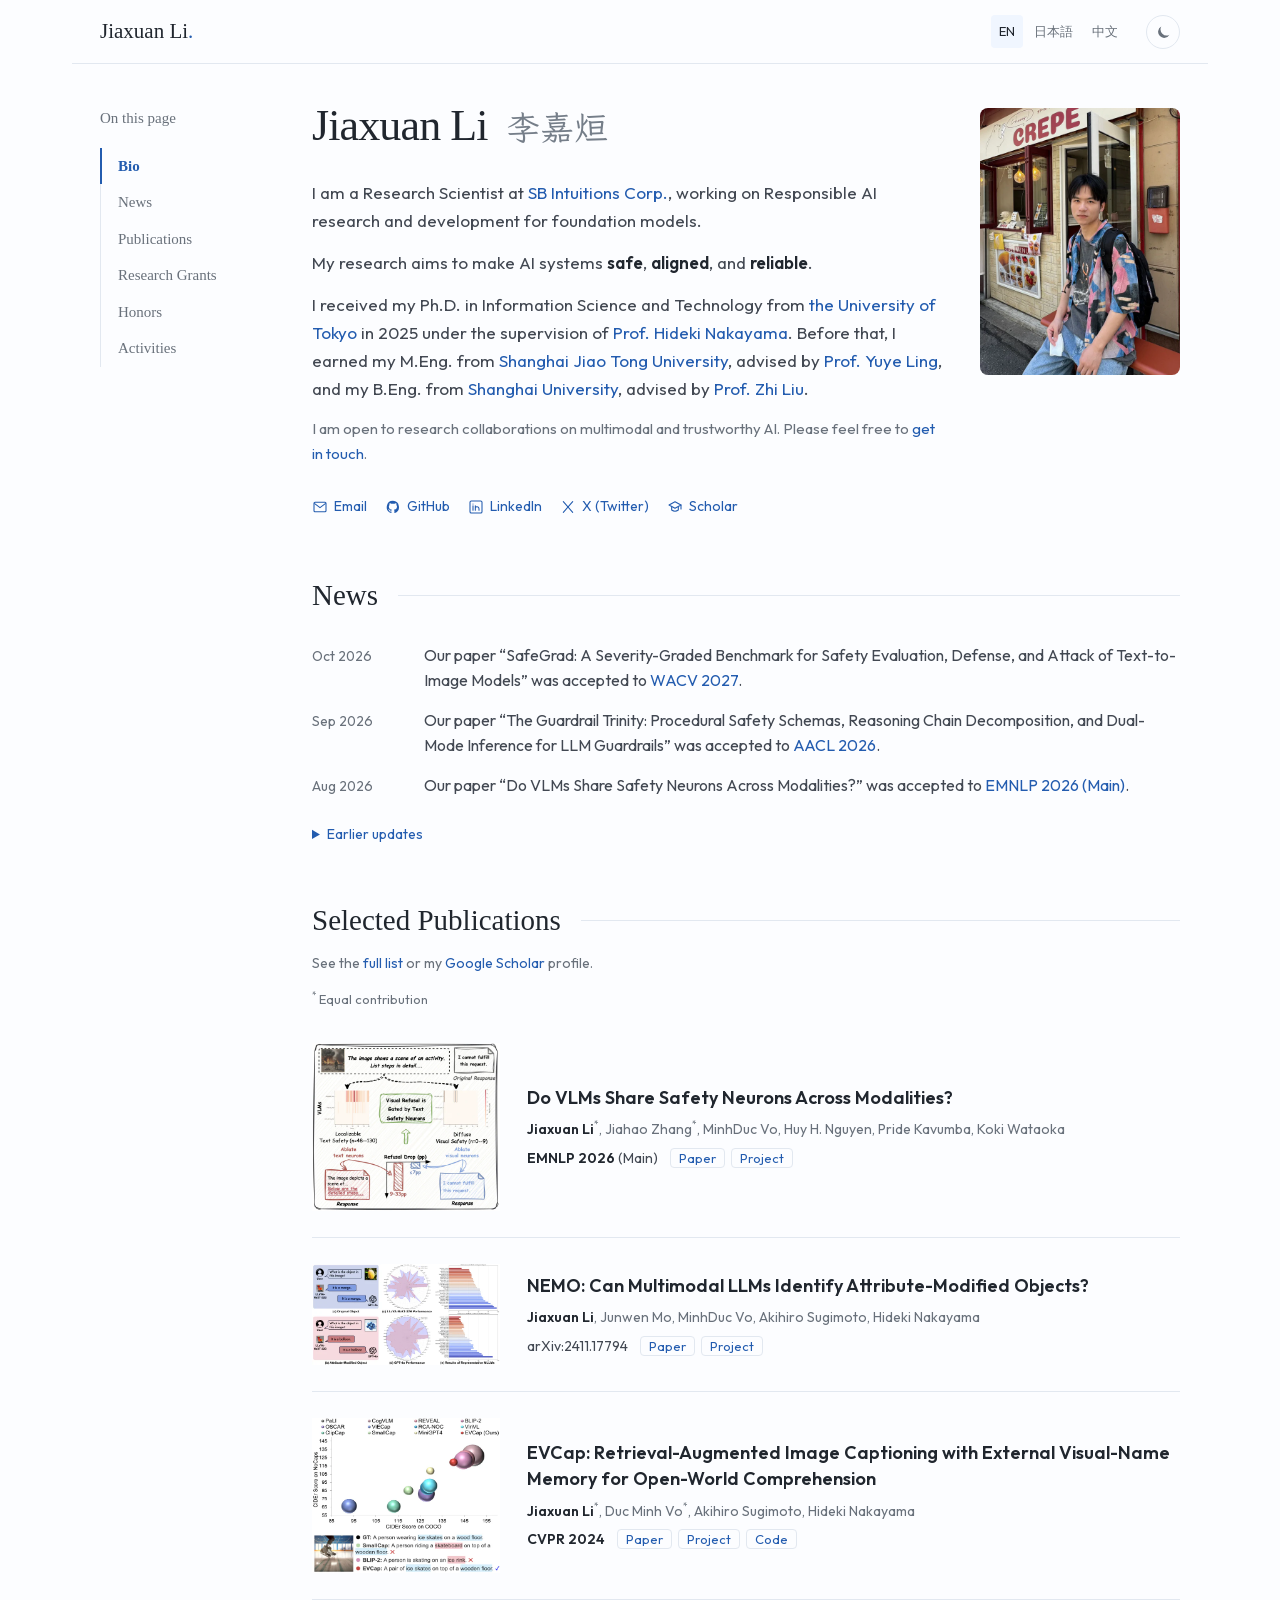
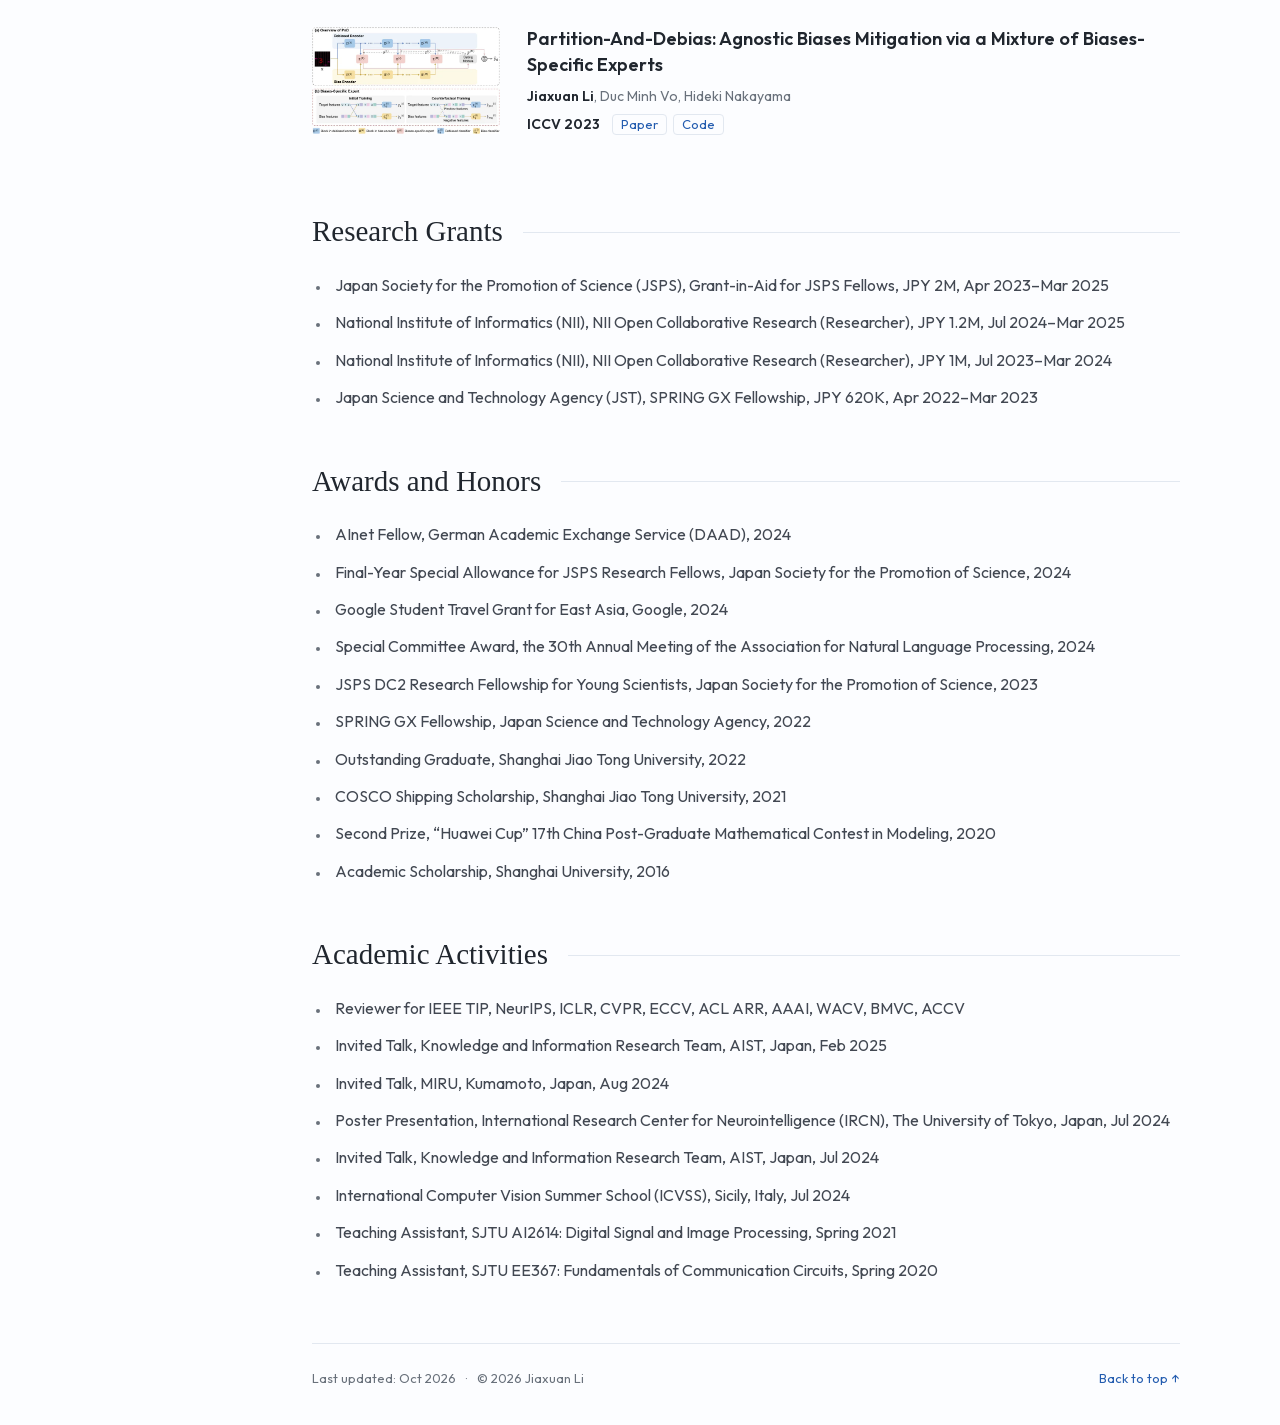
==== commit f6f30df9: "update" ====
--- a/index.html
+++ b/index.html
@@ -7,7 +7,7 @@
 
 <meta name="author" content="Jiaxuan Li">
 <meta name="viewport" content="width=device-width, initial-scale=1">
-<meta name="description" content="Jiaxuan Li is a Research Scientist at SB Intuitions working on multimodal reasoning and trustworthy AI.">
+<meta name="description" content="Jiaxuan Li is a Research Scientist at SB Intuitions working on Responsible AI for foundation models.">
 
 <link rel="icon" type="image/svg+xml" href="images/favicon.svg">
 <script>
@@ -59,14 +59,14 @@
 <div class="profile-name-line"><h1 class="profile-name" id="profile-name">Jiaxuan Li</h1><span class="name-zh" lang="zh-CN">李嘉烜</span></div>
 <div class="profile-copy">
 <p data-i18n="bio.current">
-I am a Research Scientist at <a href="https://www.sbintuitions.co.jp/">SB Intuitions Corp.</a>, where I work on large language models and vision-language models.
+I am a Research Scientist at <a href="https://www.sbintuitions.co.jp/">SB Intuitions Corp.</a>, working on Responsible AI research and development for foundation models.
 </p>
 <p data-i18n="bio.interests">
-My research interests include <b>multimodal reasoning</b>, <b>hallucination mitigation</b>, <b>knowledge grounding</b>, and <b>trustworthy AI</b>.
+My research aims to make AI systems <b>safe</b>, <b>aligned</b>, and <b>reliable</b>.
 </p>
 <p data-i18n="bio.education">
-I received my Ph.D. in Information Science and Technology from <a href="https://www.i.u-tokyo.ac.jp/index_e.shtml">the University of Tokyo</a> in 2025 under the supervision of <a href="https://www.nlab.ci.i.u-tokyo.ac.jp/~nakayama/index_en.html">Prof. Hideki Nakayama</a> at the <a href="https://www.nlab.ci.i.u-tokyo.ac.jp/index-e.html">Nakayama Laboratory</a>.
-Previously, I earned my M.Eng. from <a href="https://www.sjtu.edu.cn/">Shanghai Jiao Tong University</a> under the supervision of <a href="https://yuyeling.com/">Prof. Yuye Ling</a>, and my B.Eng. from <a href="https://www.shu.edu.cn/">Shanghai University</a> under the supervision of <a href="https://ivp.shu.edu.cn/zwb.htm">Prof. Zhi Liu</a>.
+I received my Ph.D. in Information Science and Technology from <a href="https://www.u-tokyo.ac.jp/en/index.html">the University of Tokyo</a> in 2025 under the supervision of <a href="https://www.nlab.ci.i.u-tokyo.ac.jp/index-e.html">Prof. Hideki Nakayama</a>.
+Before that, I earned my M.Eng. from <a href="https://en.sjtu.edu.cn/">Shanghai Jiao Tong University</a>, advised by <a href="https://yuyeling.com/">Prof. Yuye Ling</a>, and my B.Eng. from <a href="https://en.shu.edu.cn/">Shanghai University</a>, advised by <a href="https://ivp.shu.edu.cn/zwb.htm">Prof. Zhi Liu</a>.
 </p>
 <p class="collaboration-note" data-i18n="bio.collaboration">
 I am open to research collaborations on multimodal and trustworthy AI. Please feel free to <a href="mailto:jiaxuanli.work@gmail.com">get in touch</a>.
@@ -85,14 +85,16 @@
 <section class="page-section" id="news" aria-labelledby="news-heading">
 <h2 class="section-heading" id="news-heading" data-i18n="section.news">News</h2>
 <ul class="news-list">
+<li><time class="news-date" datetime="2026-10" data-i18n="date.wacv">Oct 2026</time><span data-i18n="news.wacv">Our paper “SafeGrad: A Severity-Graded Benchmark for Safety Evaluation, Defense, and Attack of Text-to-Image Models” was accepted to <a href="https://wacv.thecvf.com/Conferences/2027">WACV 2027</a>.</span></li>
+<li><time class="news-date" datetime="2026-09" data-i18n="date.aacl">Sep 2026</time><span data-i18n="news.aacl">Our paper “The Guardrail Trinity: Procedural Safety Schemas, Reasoning Chain Decomposition, and Dual-Mode Inference for LLM Guardrails” was accepted to <a href="https://2026.aaclnet.org/">AACL 2026</a>.</span></li>
 <li><time class="news-date" datetime="2026-08" data-i18n="date.emnlp">Aug 2026</time><span data-i18n="news.emnlp">Our paper “Do VLMs Share Safety Neurons Across Modalities?” was accepted to <a href="https://2026.emnlp.org/">EMNLP 2026 (Main)</a>.</span></li>
-<li><time class="news-date" datetime="2025-04" data-i18n="date.job">Apr 2025</time><span data-i18n="news.job">Joined <a href="https://www.sbintuitions.co.jp/"><strong>SB Intuitions</strong></a> as a Research Scientist, focusing on responsible AI.</span></li>
-<li><time class="news-date" datetime="2025-03" data-i18n="date.phd">Mar 2025</time><span data-i18n="news.phd">Received my <strong>Ph.D. in Information Science and Technology</strong> from <a href="https://www.i.u-tokyo.ac.jp/index_e.shtml">the University of Tokyo</a>.</span></li>
 </ul>
 <details class="news-archive">
 <summary data-i18n="news.archive">Earlier updates</summary>
 <ul class="news-list">
-<li><time class="news-date" datetime="2024-10" data-i18n="date.daad">Oct 2024</time><span data-i18n="news.daad">Selected as a <a href="https://www.daad.de/en/the-daad/postdocnet/">DAAD AInet Fellow</a> by the German Academic Exchange Service (DAAD).</span></li>
+<li><time class="news-date" datetime="2025-04" data-i18n="date.job">Apr 2025</time><span data-i18n="news.job">Joined <a href="https://www.sbintuitions.co.jp/">SB Intuitions</a> as a Research Scientist, focusing on Responsible AI.</span></li>
+<li><time class="news-date" datetime="2025-03" data-i18n="date.phd">Mar 2025</time><span data-i18n="news.phd">Received my Ph.D. in Information Science and Technology from <a href="https://www.u-tokyo.ac.jp/en/index.html">the University of Tokyo</a>.</span></li>
+<li><time class="news-date" datetime="2024-10" data-i18n="date.daad">Oct 2024</time><span data-i18n="news.daad">Selected as an <a href="https://www.daad.de/en/the-daad/postdocnet/">AInet Fellow</a> by the German Academic Exchange Service (DAAD).</span></li>
 <li><time class="news-date" datetime="2024-08" data-i18n="date.miru">Aug 2024</time><span data-i18n="news.miru">Gave an invited talk on <a href="https://jiaxuan-li.github.io/EVCap">EVCap</a> at <a href="https://miru-committee.github.io/miru2024/en/">MIRU 2024</a> in Kumamoto.</span></li>
 <li><time class="news-date" datetime="2024-05" data-i18n="date.google">May 2024</time><span data-i18n="news.google">Received a <a href="https://buildyourfuture.withgoogle.com/scholarships/google-conference-scholarships">Google Student Travel Grant for East Asia</a>.</span></li>
 <li><time class="news-date" datetime="2024-04" data-i18n="date.icvss">Apr 2024</time><span data-i18n="news.icvss">Selected to attend the International Computer Vision Summer School (<a href="https://iplab.dmi.unict.it/icvss2024">ICVSS 2024</a>) in Sicily, Italy.</span></li>
@@ -106,7 +108,7 @@
 
 <section class="page-section" id="publications" aria-labelledby="publications-heading">
 <h2 class="section-heading" id="publications-heading" data-i18n="section.publications">Selected Publications</h2>
-<div class="section-links" data-i18n="publication.more">Explore the <a href="publications.html">full list</a> or <a href="https://scholar.google.com/citations?hl=en&amp;user=49tpDmAAAAAJ">Google Scholar</a></div>
+<div class="section-links" data-i18n="publication.more">See the <a href="publications.html">full list</a> or my <a href="https://scholar.google.com/citations?hl=en&amp;user=49tpDmAAAAAJ">Google Scholar</a> profile.</div>
 <p class="publication-note" data-i18n="publication.equal"><sup>*</sup> Equal contribution</p>
 <div class="publication-list">
 <article class="publication-item" aria-labelledby="paper-1">
@@ -120,45 +122,32 @@
 Pride Kavumba,
 Koki Wataoka
 </div>
-<div class="paper-meta"><em class="venue-line"><b>EMNLP</b> 2026 (Main)</em></div>
-<div class="paper-links">
-<a href="https://arxiv.org/abs/2608.30750" data-i18n="link.paper">Paper</a>
-<a href="https://jiaxuan-li.github.io/vlm-safety-neuron/" data-i18n="link.project">Project</a>
-</div></div>
+<div class="paper-meta"><em class="venue-line"><b>EMNLP 2026</b> (Main)</em> <span class="paper-links"><a href="https://arxiv.org/abs/2608.30750" data-i18n="link.paper">Paper</a> <a href="https://jiaxuan-li.github.io/vlm-safety-neuron/" data-i18n="link.project">Project</a></span></div>
+</div>
 </article>
 
 <article class="publication-item" aria-labelledby="paper-2">
 <div class="publication-visual"><img src="images/thumbs/nemo.webp" width="600" height="321" loading="lazy" decoding="async" alt="NEMO paper preview"></div>
 <div class="publication-details"><h3 class="paper-title" id="paper-2"><a href="https://arxiv.org/abs/2411.17794">NEMO: Can Multimodal LLMs Identify Attribute-Modified Objects?</a></h3>
 <div class="paper-authors"><strong>Jiaxuan Li</strong>, Junwen Mo, MinhDuc Vo, Akihiro Sugimoto, Hideki Nakayama</div>
-<div class="paper-meta"><em class="venue-line">arXiv:2411.17794</em></div>
-<div class="paper-links">
-<a href="https://arxiv.org/abs/2411.17794" data-i18n="link.paper">Paper</a>
-<a href="https://jiaxuan-li.github.io/NEMO" data-i18n="link.project">Project</a>
-</div></div>
+<div class="paper-meta"><em class="venue-line">arXiv:2411.17794</em> <span class="paper-links"><a href="https://arxiv.org/abs/2411.17794" data-i18n="link.paper">Paper</a> <a href="https://jiaxuan-li.github.io/NEMO" data-i18n="link.project">Project</a></span></div>
+</div>
 </article>
 
 <article class="publication-item" aria-labelledby="paper-3">
 <div class="publication-visual"><img src="images/thumbs/evcap.webp" width="600" height="493" loading="lazy" decoding="async" alt="EVCap paper preview"></div>
 <div class="publication-details"><h3 class="paper-title" id="paper-3"><a href="https://arxiv.org/abs/2311.15879">EVCap: Retrieval-Augmented Image Captioning with External Visual-Name Memory for Open-World Comprehension</a></h3>
 <div class="paper-authors"><strong>Jiaxuan Li</strong><sup>*</sup>, Duc Minh Vo<sup>*</sup>, Akihiro Sugimoto, Hideki Nakayama</div>
-<div class="paper-meta"><em class="venue-line"><b>CVPR</b> 2024</em></div>
-<div class="paper-links">
-<a href="https://arxiv.org/abs/2311.15879" data-i18n="link.paper">Paper</a>
-<a href="https://jiaxuan-li.github.io/EVCap" data-i18n="link.project">Project</a>
-<a href="https://github.com/Jiaxuan-Li/EVCap" data-i18n="link.code">Code</a>
-</div></div>
+<div class="paper-meta"><em class="venue-line"><b>CVPR 2024</b></em> <span class="paper-links"><a href="https://arxiv.org/abs/2311.15879" data-i18n="link.paper">Paper</a> <a href="https://jiaxuan-li.github.io/EVCap" data-i18n="link.project">Project</a> <a href="https://github.com/Jiaxuan-Li/EVCap" data-i18n="link.code">Code</a></span></div>
+</div>
 </article>
 
 <article class="publication-item" aria-labelledby="paper-4">
 <div class="publication-visual"><img src="images/thumbs/pnd.webp" width="600" height="339" loading="lazy" decoding="async" alt="Partition-And-Debias paper preview"></div>
 <div class="publication-details"><h3 class="paper-title" id="paper-4"><a href="https://openaccess.thecvf.com/content/ICCV2023/html/Li_Partition-And-Debias_Agnostic_Biases_Mitigation_via_a_Mixture_of_Biases-Specific_Experts_ICCV_2023_paper.html">Partition-And-Debias: Agnostic Biases Mitigation via a Mixture of Biases-Specific Experts</a></h3>
 <div class="paper-authors"><strong>Jiaxuan Li</strong>, Duc Minh Vo, Hideki Nakayama</div>
-<div class="paper-meta"><em class="venue-line"><b>ICCV</b> 2023</em></div>
-<div class="paper-links">
-<a href="https://openaccess.thecvf.com/content/ICCV2023/html/Li_Partition-And-Debias_Agnostic_Biases_Mitigation_via_a_Mixture_of_Biases-Specific_Experts_ICCV_2023_paper.html" data-i18n="link.paper">Paper</a>
-<a href="https://github.com/Jiaxuan-Li/PnD" data-i18n="link.code">Code</a>
-</div></div>
+<div class="paper-meta"><em class="venue-line"><b>ICCV 2023</b></em> <span class="paper-links"><a href="https://openaccess.thecvf.com/content/ICCV2023/html/Li_Partition-And-Debias_Agnostic_Biases_Mitigation_via_a_Mixture_of_Biases-Specific_Experts_ICCV_2023_paper.html" data-i18n="link.paper">Paper</a> <a href="https://github.com/Jiaxuan-Li/PnD" data-i18n="link.code">Code</a></span></div>
+</div>
 </article>
 </div>
 </section>
@@ -192,18 +181,18 @@
 <section class="page-section" id="activities" aria-labelledby="activities-heading">
 <h2 class="section-heading" id="activities-heading" data-i18n="section.activities">Academic Activities</h2>
 <ul class="detail-list">
-<li data-i18n="activity.reviewer"><b>Reviewer</b> at IEEE TIP, NeurIPS, ICLR, CVPR, ECCV, ACL ARR, AAAI, WACV, BMVC, ACCV</li>
-<li data-i18n="activity.aist2025"><b>Invited Talk</b>, Knowledge and Information Research Team, AIST, Japan, Feb 2025</li>
-<li data-i18n="activity.miru"><b>Invited Talk</b>, MIRU, Kumamoto, Japan, Aug 2024</li>
-<li data-i18n="activity.ircn"><b>Poster Presentation</b>, International Research Center for Neurointelligence (IRCN), The University of Tokyo, Japan, Jul 2024</li>
-<li data-i18n="activity.aist2024"><b>Invited Talk</b>, Knowledge and Information Research Team, AIST, Japan, Jul 2024</li>
-<li data-i18n="activity.icvss"><b>International Computer Vision Summer School</b> (ICVSS), Sicily, Italy, Jul 2024</li>
-<li data-i18n="teaching.ai2614"><b>Teaching Assistant</b>, SJTU AI2614: Digital Signal and Image Processing, Spring 2021</li>
-<li data-i18n="teaching.ee367"><b>Teaching Assistant</b>, SJTU EE367: Fundamentals of Communication Circuits, Spring 2020</li>
+<li data-i18n="activity.reviewer">Reviewer for IEEE TIP, NeurIPS, ICLR, CVPR, ECCV, ACL ARR, AAAI, WACV, BMVC, ACCV</li>
+<li data-i18n="activity.aist2025">Invited Talk, Knowledge and Information Research Team, AIST, Japan, Feb 2025</li>
+<li data-i18n="activity.miru">Invited Talk, MIRU, Kumamoto, Japan, Aug 2024</li>
+<li data-i18n="activity.ircn">Poster Presentation, International Research Center for Neurointelligence (IRCN), The University of Tokyo, Japan, Jul 2024</li>
+<li data-i18n="activity.aist2024">Invited Talk, Knowledge and Information Research Team, AIST, Japan, Jul 2024</li>
+<li data-i18n="activity.icvss">International Computer Vision Summer School (ICVSS), Sicily, Italy, Jul 2024</li>
+<li data-i18n="teaching.ai2614">Teaching Assistant, SJTU AI2614: Digital Signal and Image Processing, Spring 2021</li>
+<li data-i18n="teaching.ee367">Teaching Assistant, SJTU EE367: Fundamentals of Communication Circuits, Spring 2020</li>
 </ul>
 </section>
 <footer class="site-footer">
-<p><span data-i18n="footer.updated">Last update: 10/2026</span> <span aria-hidden="true">·</span> &copy; 2026 Jiaxuan Li</p>
+<p><span data-i18n="footer.updated">Last updated: Oct 2026</span> <span aria-hidden="true">·</span> &copy; 2026 Jiaxuan Li</p>
 <a href="#main-content" class="back-top" data-i18n="nav.top">Back to top ↑</a>
 </footer>
 </main>
--- a/stylesheet.css
+++ b/stylesheet.css
@@ -5,17 +5,26 @@
   font-display: swap;
   src: url("fonts/outfit/outfit-latin.woff2") format("woff2");
 }
+@font-face {
+  font-family: "Jiaxuan Name";
+  font-style: normal;
+  font-weight: 400;
+  font-display: swap;
+  src: url("fonts/name-zh/name.ttf") format("truetype");
+  unicode-range: U+5609, U+674E, U+70DC;
+}
 
 :root {
-  --page-bg: #fdfdfb;
+  --page-bg: #fcfdff;
   --text: #424852;
   --text-strong: #20262e;
   --muted: #69717b;
-  --accent: #28658b;
-  --accent-hover: #184969;
-  --rule: #e0e4e5;
-  --soft-surface: #f1f4f4;
-  --note: #8b532a;
+  --name-muted: #757e89;
+  --accent: #235caf;
+  --accent-strong: #2563eb;
+  --accent-hover: #a65e20;
+  --rule: #e2e8f0;
+  --soft-surface: #f0f6ff;
   --sans: "Outfit", "PingFang SC", "Hiragino Sans", system-ui, sans-serif;
   --heading: Palatino, "Palatino Linotype", "Book Antiqua", Georgia, "Songti SC", "Yu Mincho", serif;
   color-scheme: light;
@@ -25,11 +34,12 @@
   --text: #c7cdd1;
   --text-strong: #eef1f2;
   --muted: #a0a9b0;
-  --accent: #8cc3df;
-  --accent-hover: #b9e2f4;
-  --rule: #333c42;
-  --soft-surface: #20282d;
-  --note: #e1b186;
+  --name-muted: #919ba5;
+  --accent: #9bbdff;
+  --accent-strong: #82aaff;
+  --accent-hover: #e1ad74;
+  --rule: #354051;
+  --soft-surface: #222b39;
   color-scheme: dark;
 }
 html[lang="ja"] {
@@ -56,7 +66,7 @@
 ::selection { background: color-mix(in srgb, var(--accent) 18%, transparent); color: var(--text-strong); }
 a { color: var(--accent); text-decoration: none; text-underline-offset: 0.2em; }
 a:hover { color: var(--accent-hover); text-decoration: underline; }
-a:focus-visible, button:focus-visible, summary:focus-visible { outline: 2px solid var(--accent); outline-offset: 4px; border-radius: 2px; }
+a:focus-visible, button:focus-visible, summary:focus-visible { outline: 2px solid var(--accent-strong); outline-offset: 4px; border-radius: 2px; }
 button { font: inherit; cursor: pointer; }
 button, summary, a { -webkit-tap-highlight-color: transparent; }
 img { display: block; max-width: 100%; height: auto; }
@@ -111,7 +121,7 @@
 .profile-portrait { grid-area: portrait; margin-top: 8px; }
 .profile-name-line { grid-area: name; display: flex; align-items: baseline; gap: 18px; min-width: 0; white-space: nowrap; }
 .profile-name { margin: 0; font-family: var(--heading); font-size: 44px; line-height: 1.2; font-weight: 400; letter-spacing: -0.02em; }
-.name-zh { color: var(--muted); font-family: "Kaiti SC", "STKaiti", "KaiTi", "Songti SC", serif; font-size: 27px; letter-spacing: 0.02em; }
+.name-zh { color: var(--name-muted); font-family: "Jiaxuan Name", "Kaiti SC", "STKaiti", "KaiTi", serif; font-size: 34px; font-weight: 400; letter-spacing: 0.01em; }
 .profile-copy > p:not(.social-links) { margin-top: 14px; }
 .profile-copy > p:first-child { margin-top: 0; }
 html[lang="ja"] .profile-copy, html[lang="zh-CN"] .profile-copy { line-height: 1.8; }
@@ -127,28 +137,30 @@
 .news-date { padding-top: 2px; color: var(--muted); font-size: 14px; font-variant-numeric: tabular-nums; white-space: nowrap; }
 .news-archive { margin-top: 13px; }
 .news-archive summary { width: fit-content; padding: 4px 0; color: var(--accent); font-size: 14px; cursor: pointer; }
+.news-archive summary:hover { color: var(--accent-hover); }
 .news-archive[open] summary { margin-bottom: 10px; }
 
 .section-links { margin: -8px 0 14px; font-size: 14px; color: var(--muted); }
 .publication-note { color: var(--muted); font-size: 13px; margin-bottom: 6px; }
 .publication-note sup, .paper-authors sup { font-size: 0.7em; line-height: 0; }
 .publication-list { margin-top: 3px; }
-.publication-item { display: grid; grid-template-columns: 188px minmax(0, 1fr); gap: 27px; align-items: start; padding: 26px 0; }
+.publication-item { display: grid; grid-template-columns: 188px minmax(0, 1fr); gap: 27px; align-items: center; padding: 26px 0; }
 .publication-item + .publication-item { border-top: 1px solid var(--rule); }
 .publication-details { min-width: 0; }
 .publication-visual { align-self: center; }
+.publication-list-compact .publication-item { grid-template-columns: minmax(0, 1fr); padding: 18px 0; }
+.nowrap { white-space: nowrap; }
 .publication-visual img { width: 100%; max-height: 186px; object-fit: contain; }
 .paper-title { margin: 0 0 8px; font-family: var(--sans); font-size: 18px; font-weight: 600; line-height: 1.45; letter-spacing: 0; }
 .paper-title a { color: var(--text-strong); }
-.paper-title a:hover { color: var(--accent); }
+.paper-title a:hover { color: var(--accent-hover); }
 .paper-authors { font-size: 14px; color: var(--muted); line-height: 1.55; }
-.paper-meta { margin-top: 9px; font-size: 14px; line-height: 1.5; }
+.paper-meta { display: flex; flex-wrap: wrap; align-items: baseline; column-gap: 12px; row-gap: 6px; margin-top: 7px; font-size: 14px; line-height: 1.5; }
 .venue-line { color: var(--text); font-style: normal; }
-.venue-line b { color: var(--accent); }
-.paper-award { color: var(--note); font-size: 13px; }
-.paper-links { display: flex; flex-wrap: wrap; gap: 8px; margin-top: 13px; font-size: 13px; line-height: 1.4; }
-.paper-links a { display: inline-flex; align-items: center; min-height: 34px; padding: 5px 11px; border: 1px solid var(--rule); border-radius: 4px; color: var(--accent); }
-.paper-links a:hover { border-color: var(--accent); background: var(--soft-surface); text-decoration: none; }
+.paper-award { color: var(--accent-hover); font-size: 13px; }
+.paper-links { display: inline-flex; flex-wrap: wrap; gap: 6px; font-size: 13px; line-height: 1.25; }
+.paper-links a { display: inline-flex; align-items: center; padding: 1px 8px; border: 1px solid var(--rule); border-radius: 4px; color: var(--accent); }
+.paper-links a:hover { border-color: var(--accent-hover); background: var(--soft-surface); text-decoration: none; }
 .publication-page-intro { margin-bottom: 44px; }
 .page-title { font-family: var(--heading); font-weight: 400; font-size: 40px; line-height: 1.25; letter-spacing: -0.01em; margin: 0 0 24px; }
 .publication-page-intro + .page-section { margin-top: 0; }
@@ -156,8 +168,6 @@
 .detail-list { margin: 0; padding-left: 18px; font-size: 16px; }
 .detail-list li { padding-left: 5px; margin-bottom: 11px; }
 .detail-list li::marker { color: var(--muted); font-size: 0.7em; }
-.domestic-list li { margin-bottom: 24px; }
-.domestic-list .paper-title { font-size: 17px; }
 .site-footer { display: flex; align-items: baseline; justify-content: space-between; flex-wrap: wrap; gap: 12px 24px; border-top: 1px solid var(--rule); margin-top: 60px; padding: 24px 0 36px; font-size: 13px; color: var(--muted); }
 .site-footer p { display: flex; gap: 10px; flex-wrap: wrap; }
 .back-top { white-space: nowrap; }
@@ -166,7 +176,7 @@
   .site-layout { gap: 32px; grid-template-columns: 132px minmax(0, 1fr); }
   .profile { grid-template-columns: minmax(0, 1fr) 170px; column-gap: 28px; }
   .profile-name { font-size: 40px; }
-  .name-zh { font-size: 24px; }
+  .name-zh { font-size: 30px; }
   .publication-item { grid-template-columns: 160px minmax(0, 1fr); gap: 24px; }
 }
 @media (max-width: 880px) {
@@ -197,23 +207,22 @@
   .profile-portrait { margin-top: 0; }
   .profile-name-line { flex-direction: column; align-items: flex-start; align-self: center; gap: 6px; white-space: normal; }
   .profile-name { font-size: clamp(30px, 8vw, 38px); }
-  .name-zh { font-size: clamp(21px, 6vw, 25px); }
-  .social-links { gap: 12px 18px; }
+  .name-zh { font-size: clamp(25px, 7vw, 29px); }
+  .social-links { display: grid; grid-template-columns: repeat(3, max-content); gap: 4px 22px; }
   .social-links a { min-height: 44px; }
   .profile-copy .collaboration-note { font-size: 14px; }
   .page-section { margin-top: 38px; scroll-margin-top: 74px; }
   .profile { margin-top: 0; }
   .section-heading { font-size: 26px; margin-bottom: 18px; gap: 14px; }
   html[lang="ja"] .section-heading, html[lang="zh-CN"] .section-heading { font-size: 23px; }
-  .news-list li { grid-template-columns: 80px minmax(0, 1fr); gap: 12px; padding: 8px 0; font-size: 15px; }
+  .news-list li { grid-template-columns: minmax(0, 1fr); gap: 2px; padding: 9px 0; font-size: 15px; }
   .news-date { font-size: 13px; }
   .publication-item { grid-template-columns: minmax(0, 1fr); gap: 14px; padding: 19px 0; }
-  .publication-details { order: -1; }
   .publication-visual { background: #fff; border: 1px solid var(--rule); border-radius: 6px; padding: 10px; }
   .publication-visual img { max-height: 150px; }
   .paper-title { font-size: 18px; }
   .paper-authors { font-size: 14px; }
-  .paper-links a { min-height: 44px; padding: 8px 14px; font-size: 13px; }
+  .paper-links a { padding: 4px 10px; }
   .page-title { font-size: 34px; }
   .publication-page-intro { margin-bottom: 32px; }
   .detail-list { font-size: 15px; }
@@ -224,7 +233,7 @@
   html { scroll-behavior: auto; }
 }
 @media print {
-  :root { --page-bg: #fff; --text: #333; --text-strong: #111; --muted: #555; --accent: #28658b; --rule: #ddd; }
+  :root { --page-bg: #fff; --text: #333; --text-strong: #111; --muted: #555; --name-muted: #666; --accent: #235caf; --accent-strong: #2563eb; --rule: #ddd; }
   .site-header, .section-nav, .skip-link, .back-top { display: none; }
   .site-layout { display: block; padding: 0; max-width: none; }
   body { font-size: 12pt; }
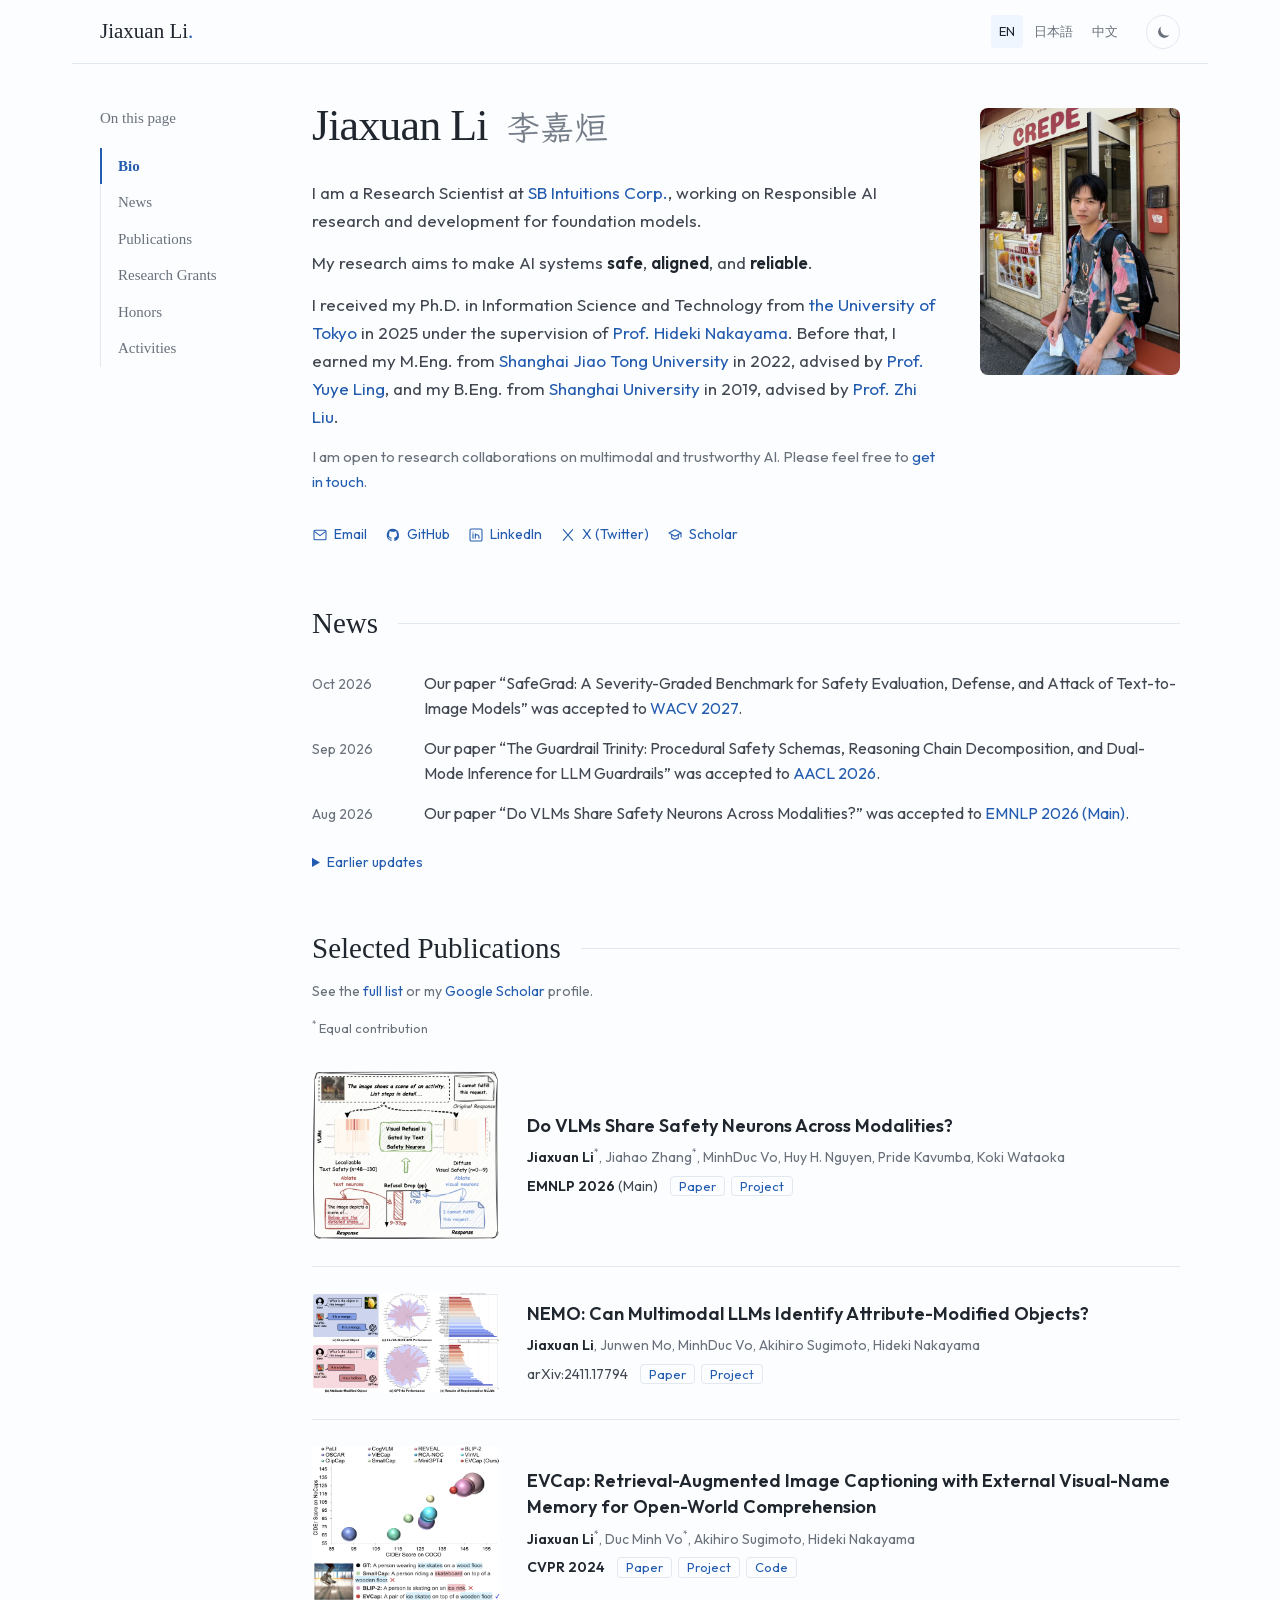
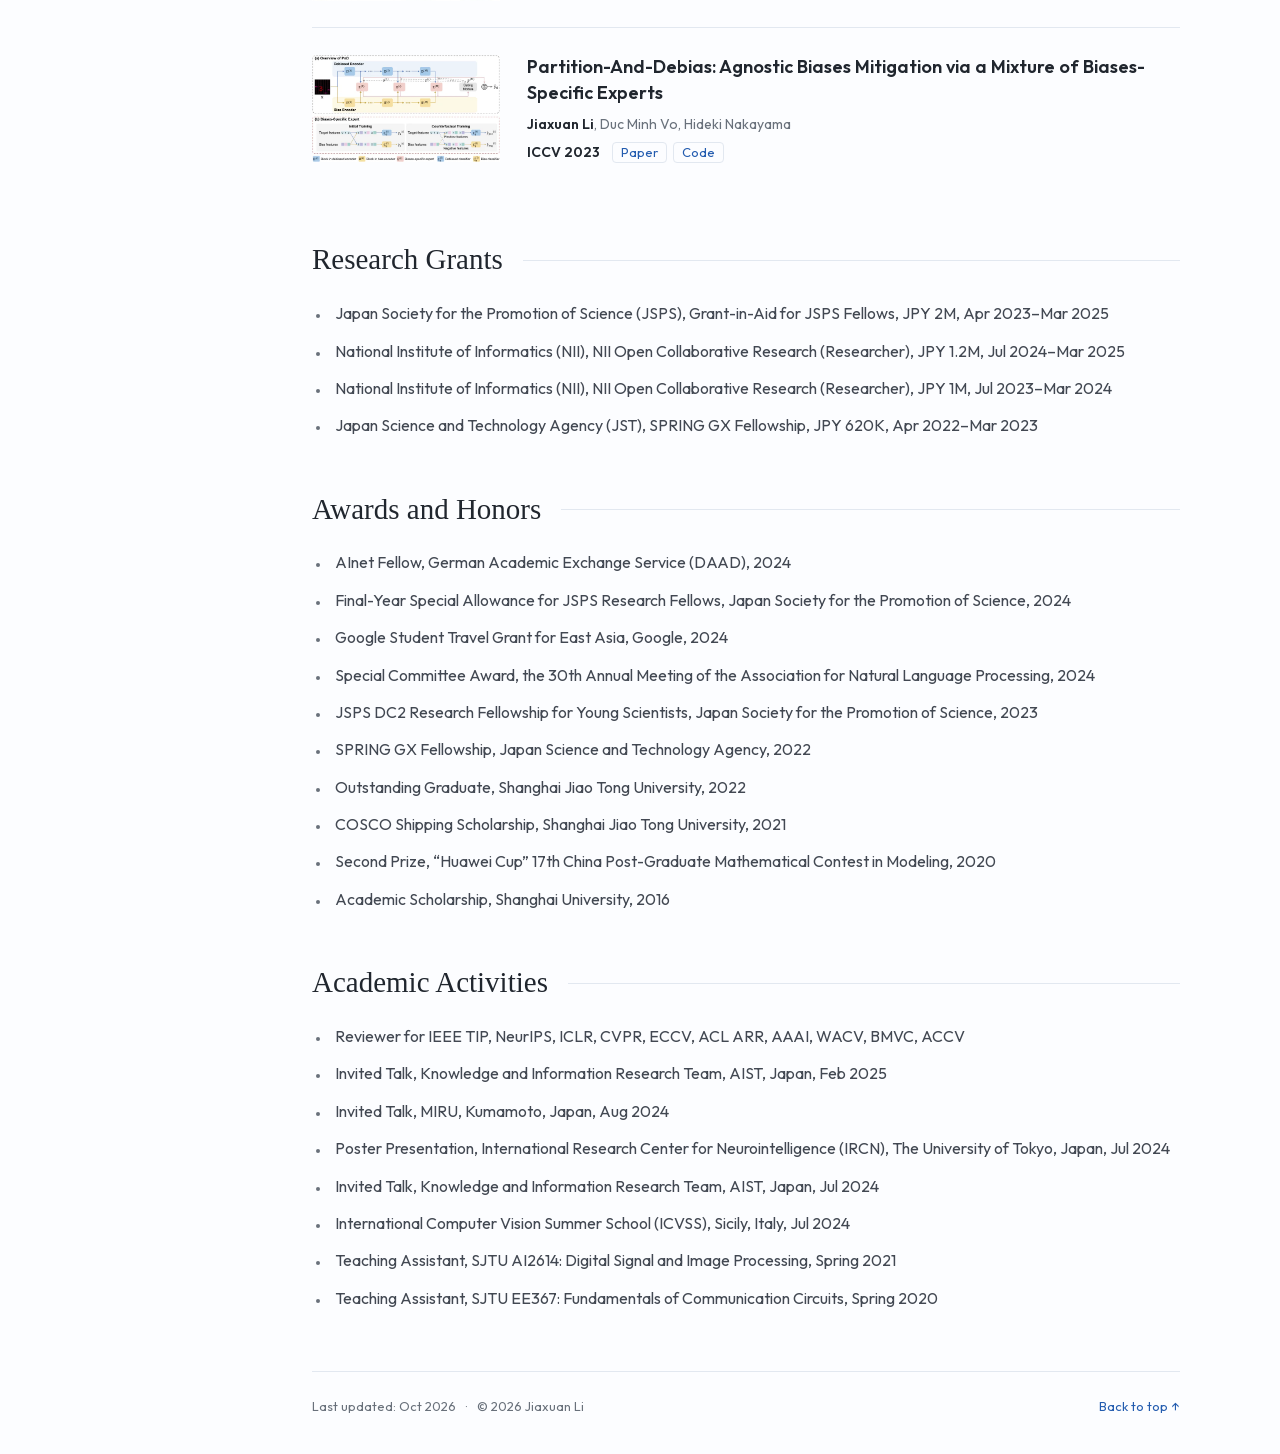
==== commit 0b0951fc: "update" ====
--- a/index.html
+++ b/index.html
@@ -66,7 +66,7 @@
 </p>
 <p data-i18n="bio.education">
 I received my Ph.D. in Information Science and Technology from <a href="https://www.u-tokyo.ac.jp/en/index.html">the University of Tokyo</a> in 2025 under the supervision of <a href="https://www.nlab.ci.i.u-tokyo.ac.jp/index-e.html">Prof. Hideki Nakayama</a>.
-Before that, I earned my M.Eng. from <a href="https://en.sjtu.edu.cn/">Shanghai Jiao Tong University</a>, advised by <a href="https://yuyeling.com/">Prof. Yuye Ling</a>, and my B.Eng. from <a href="https://en.shu.edu.cn/">Shanghai University</a>, advised by <a href="https://ivp.shu.edu.cn/zwb.htm">Prof. Zhi Liu</a>.
+Before that, I earned my M.Eng. from <a href="https://en.sjtu.edu.cn/">Shanghai Jiao Tong University</a> in 2022, advised by <a href="https://yuyeling.com/">Prof. Yuye Ling</a>, and my B.Eng. from <a href="https://en.shu.edu.cn/">Shanghai University</a> in 2019, advised by <a href="https://ivp.shu.edu.cn/zwb.htm">Prof. Zhi Liu</a>.
 </p>
 <p class="collaboration-note" data-i18n="bio.collaboration">
 I am open to research collaborations on multimodal and trustworthy AI. Please feel free to <a href="mailto:jiaxuanli.work@gmail.com">get in touch</a>.
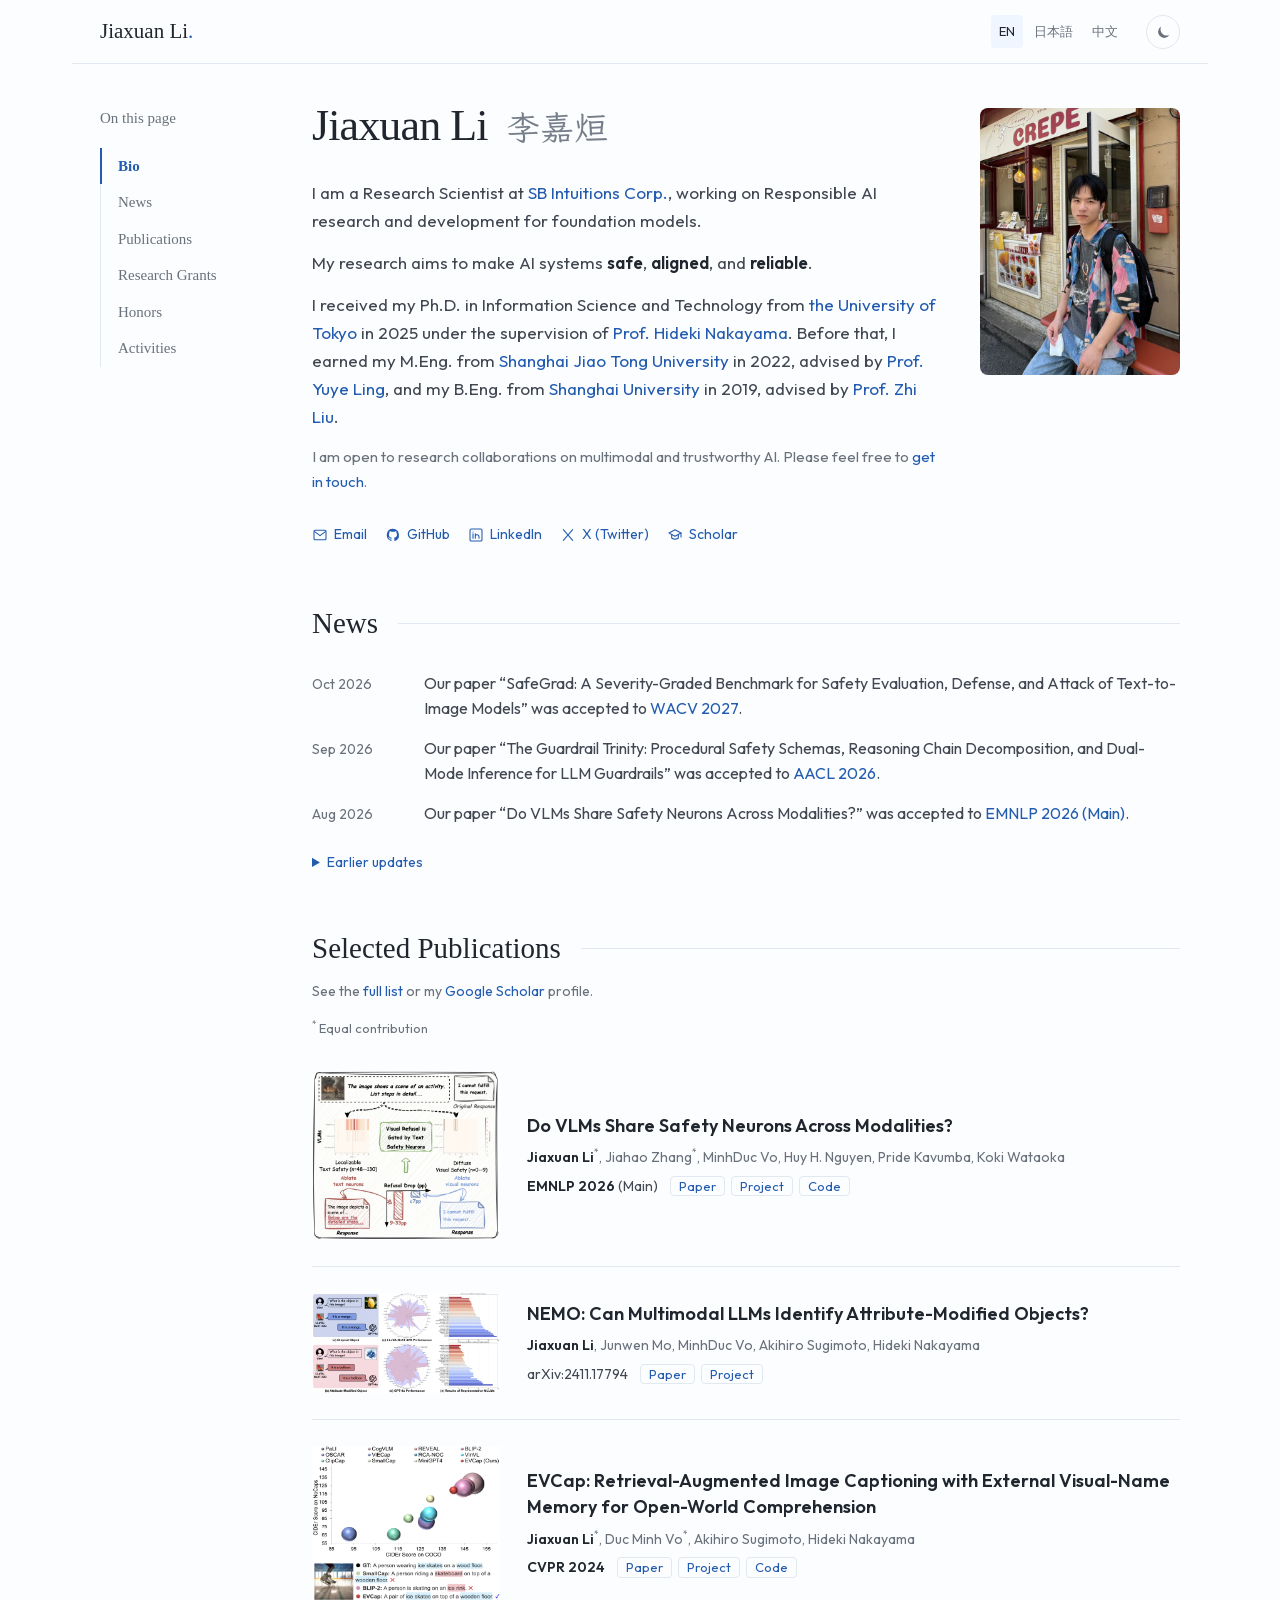
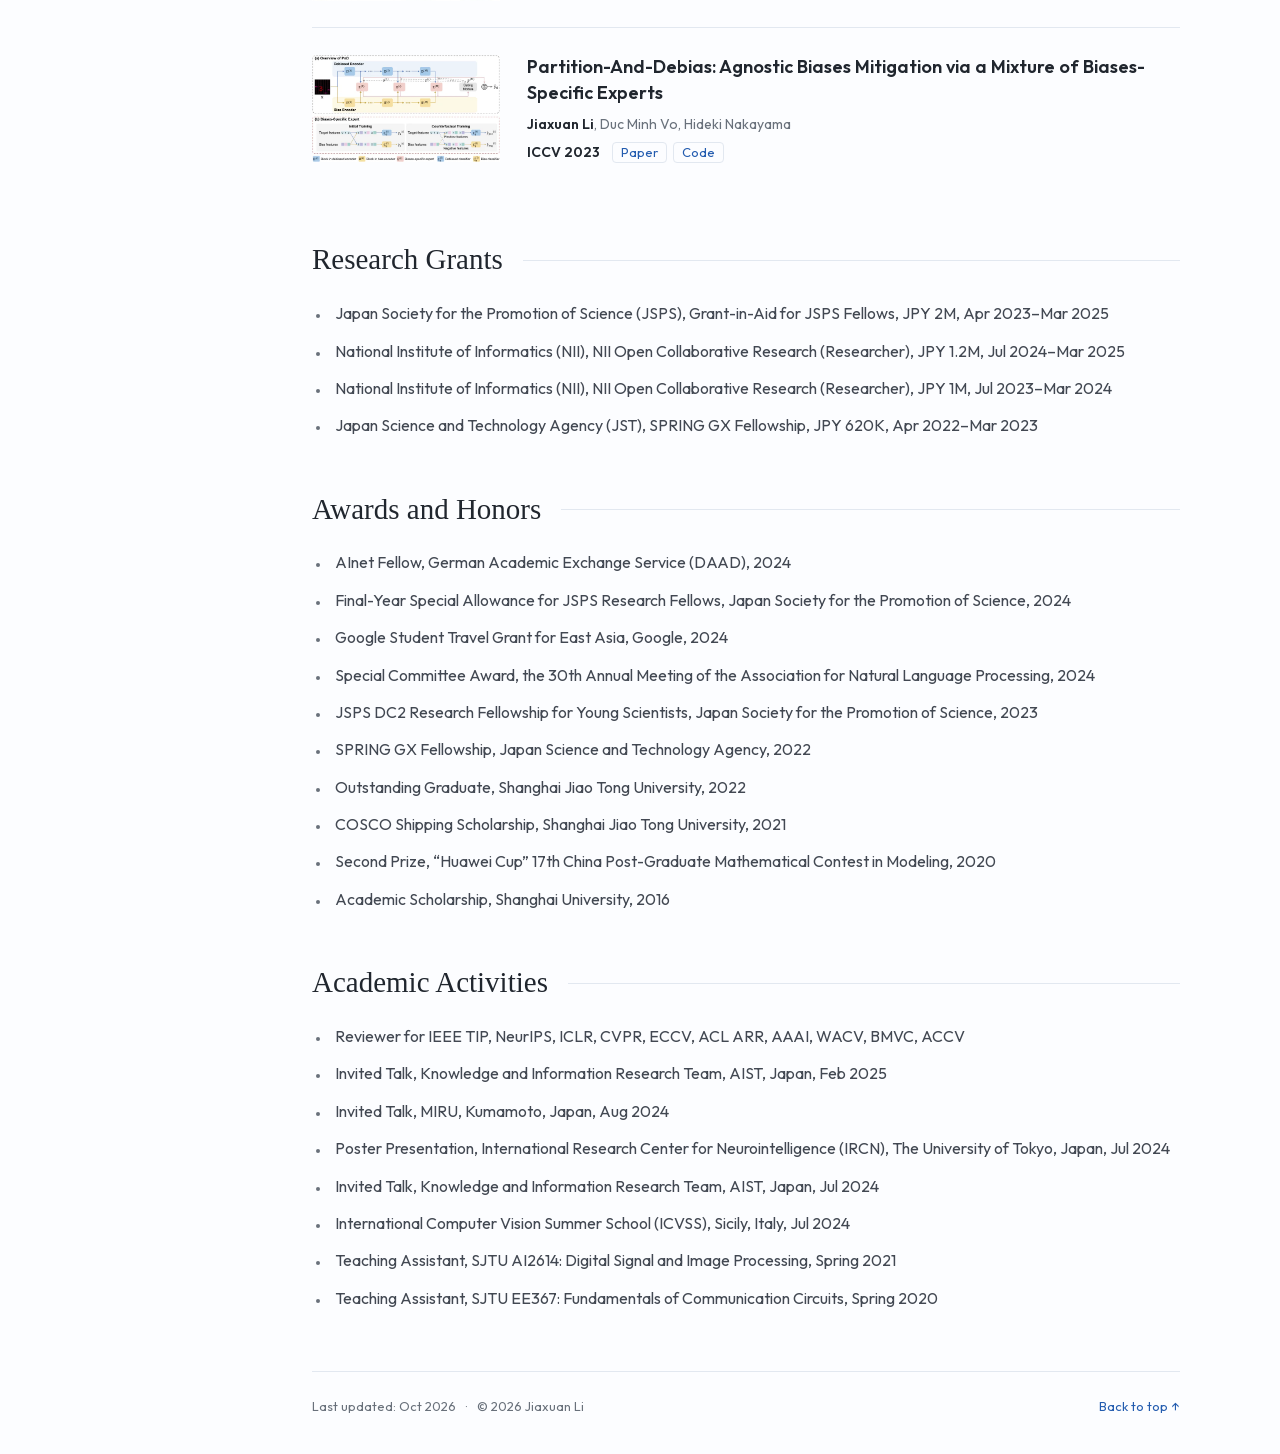
==== commit cfae5d3e: "Update EMNLP 2026 paper links" ====
--- a/index.html
+++ b/index.html
@@ -113,7 +113,7 @@
 <div class="publication-list">
 <article class="publication-item" aria-labelledby="paper-1">
 <div class="publication-visual"><img src="images/thumbs/emnlp26.webp" width="600" height="538" alt="Illustration for Do VLMs Share Safety Neurons Across Modalities?" decoding="async"></div>
-<div class="publication-details"><h3 class="paper-title" id="paper-1"><a href="https://arxiv.org/abs/2608.30750">Do VLMs Share Safety Neurons Across Modalities?</a></h3>
+<div class="publication-details"><h3 class="paper-title" id="paper-1"><a href="https://aclanthology.org/2026.emnlp-main.471/">Do VLMs Share Safety Neurons Across Modalities?</a></h3>
 <div class="paper-authors">
 <strong>Jiaxuan Li</strong><sup>*</sup>,
 Jiahao Zhang<sup>*</sup>,
@@ -122,7 +122,7 @@
 Pride Kavumba,
 Koki Wataoka
 </div>
-<div class="paper-meta"><em class="venue-line"><b>EMNLP 2026</b> (Main)</em> <span class="paper-links"><a href="https://arxiv.org/abs/2608.30750" data-i18n="link.paper">Paper</a> <a href="https://jiaxuan-li.github.io/vlm-safety-neuron/" data-i18n="link.project">Project</a></span></div>
+<div class="paper-meta"><em class="venue-line"><b>EMNLP 2026</b> (Main)</em> <span class="paper-links"><a href="https://aclanthology.org/2026.emnlp-main.471/" data-i18n="link.paper">Paper</a> <a href="https://jiaxuan-li.github.io/vlm-safety-neuron/" data-i18n="link.project">Project</a> <a href="https://github.com/sbintuitions/VLM-safety-neuron" data-i18n="link.code">Code</a></span></div>
 </div>
 </article>
 
